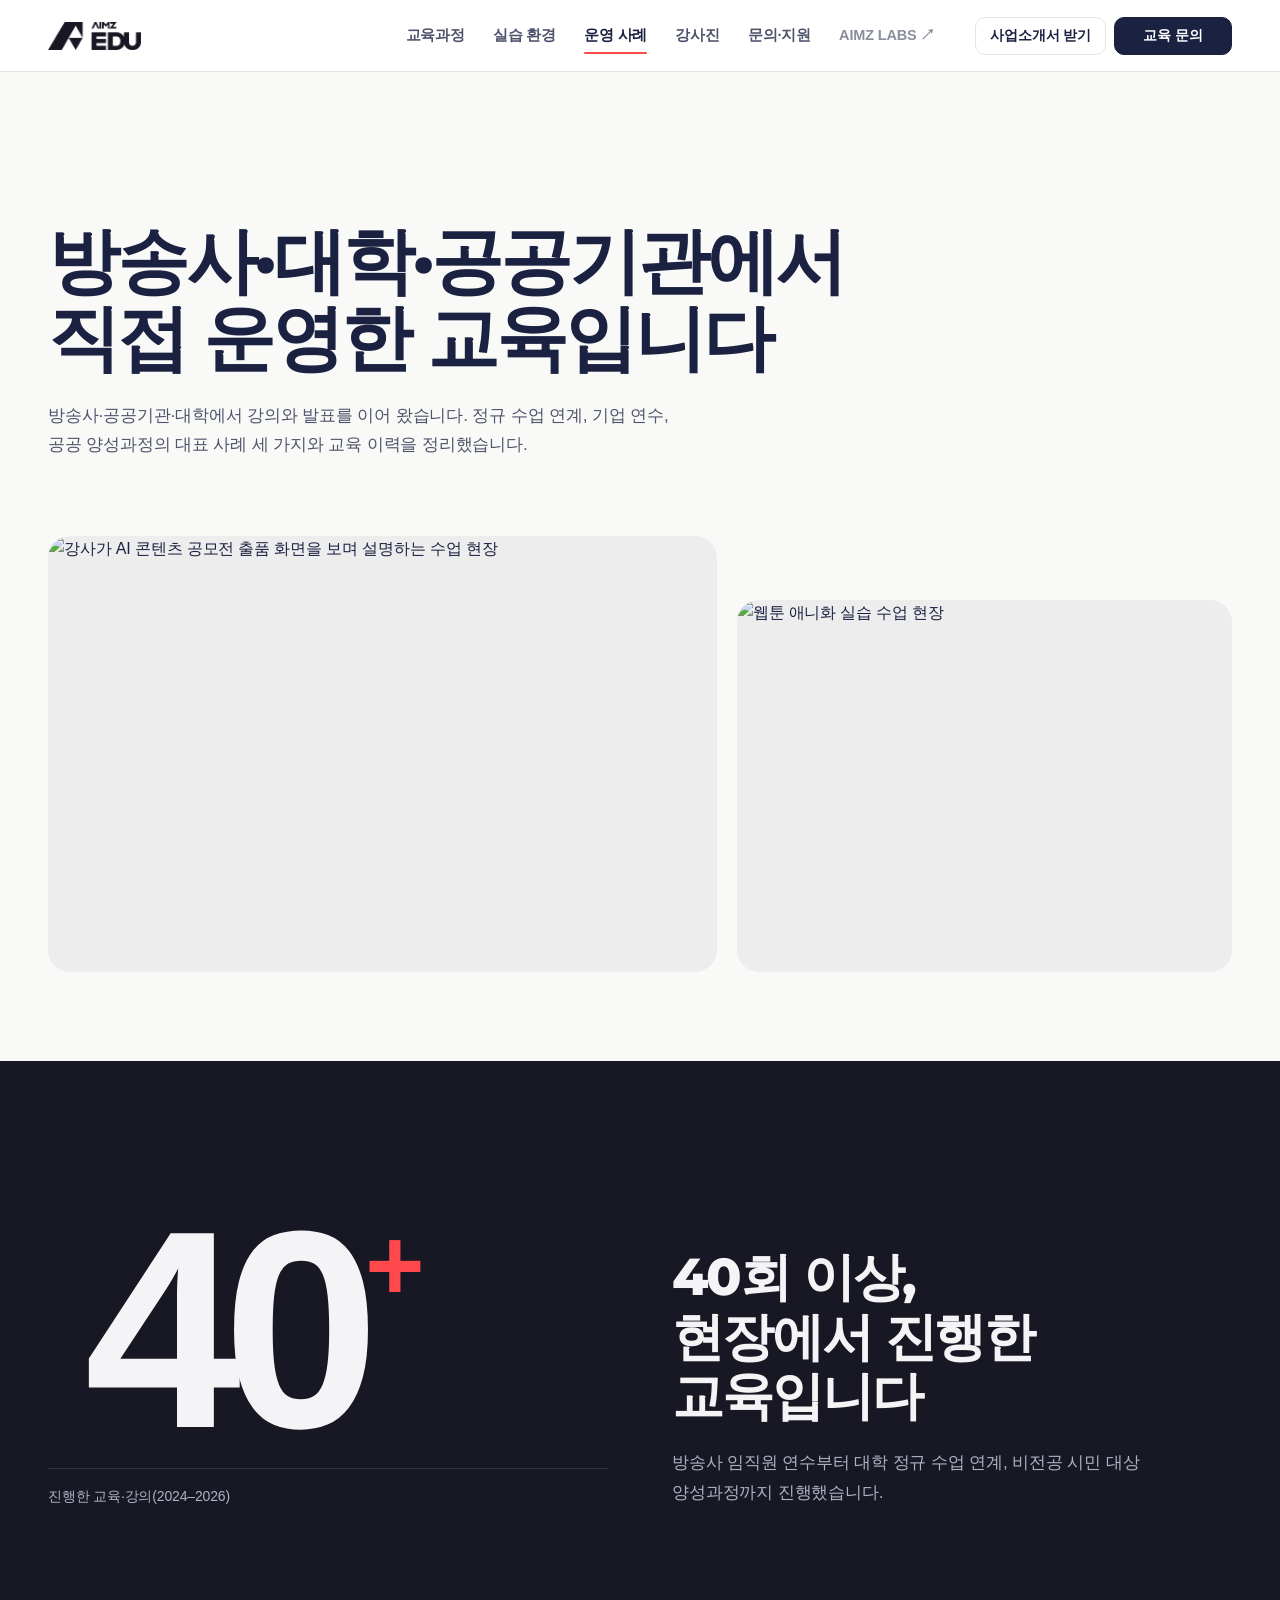
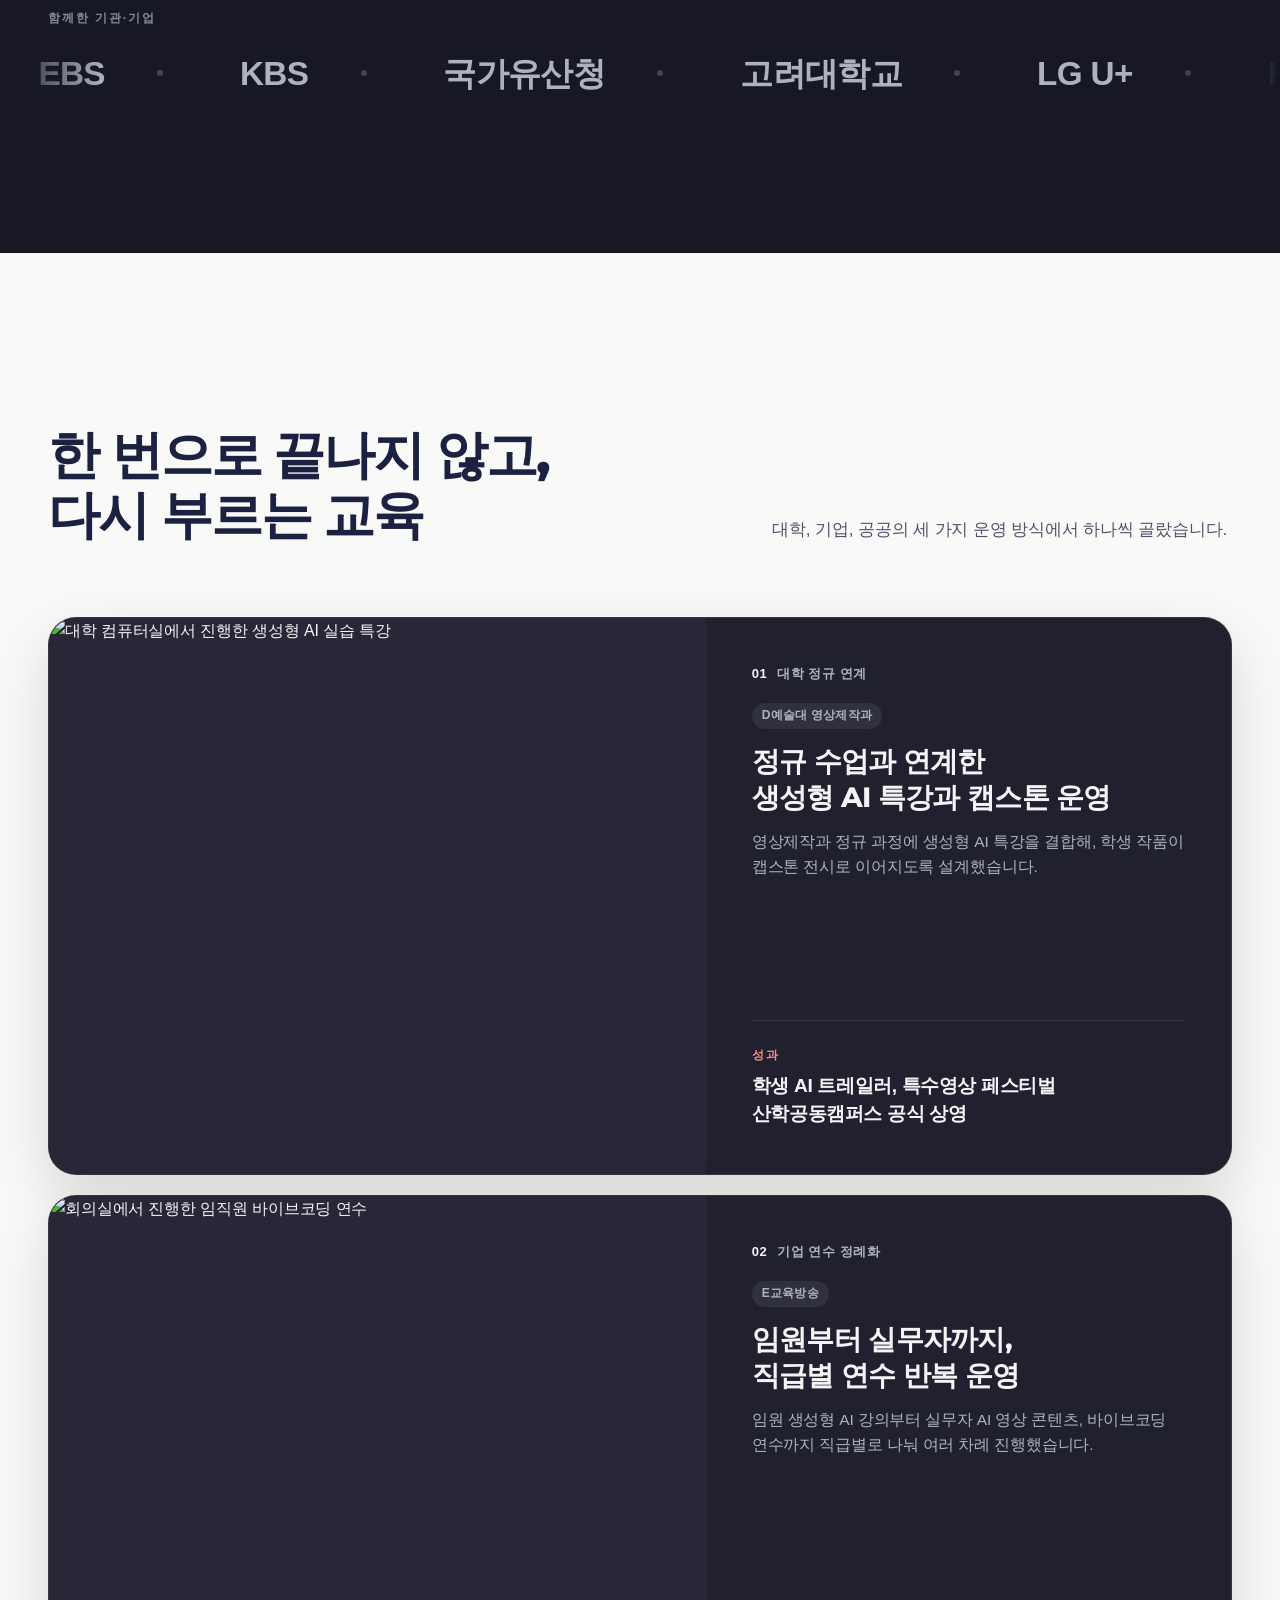
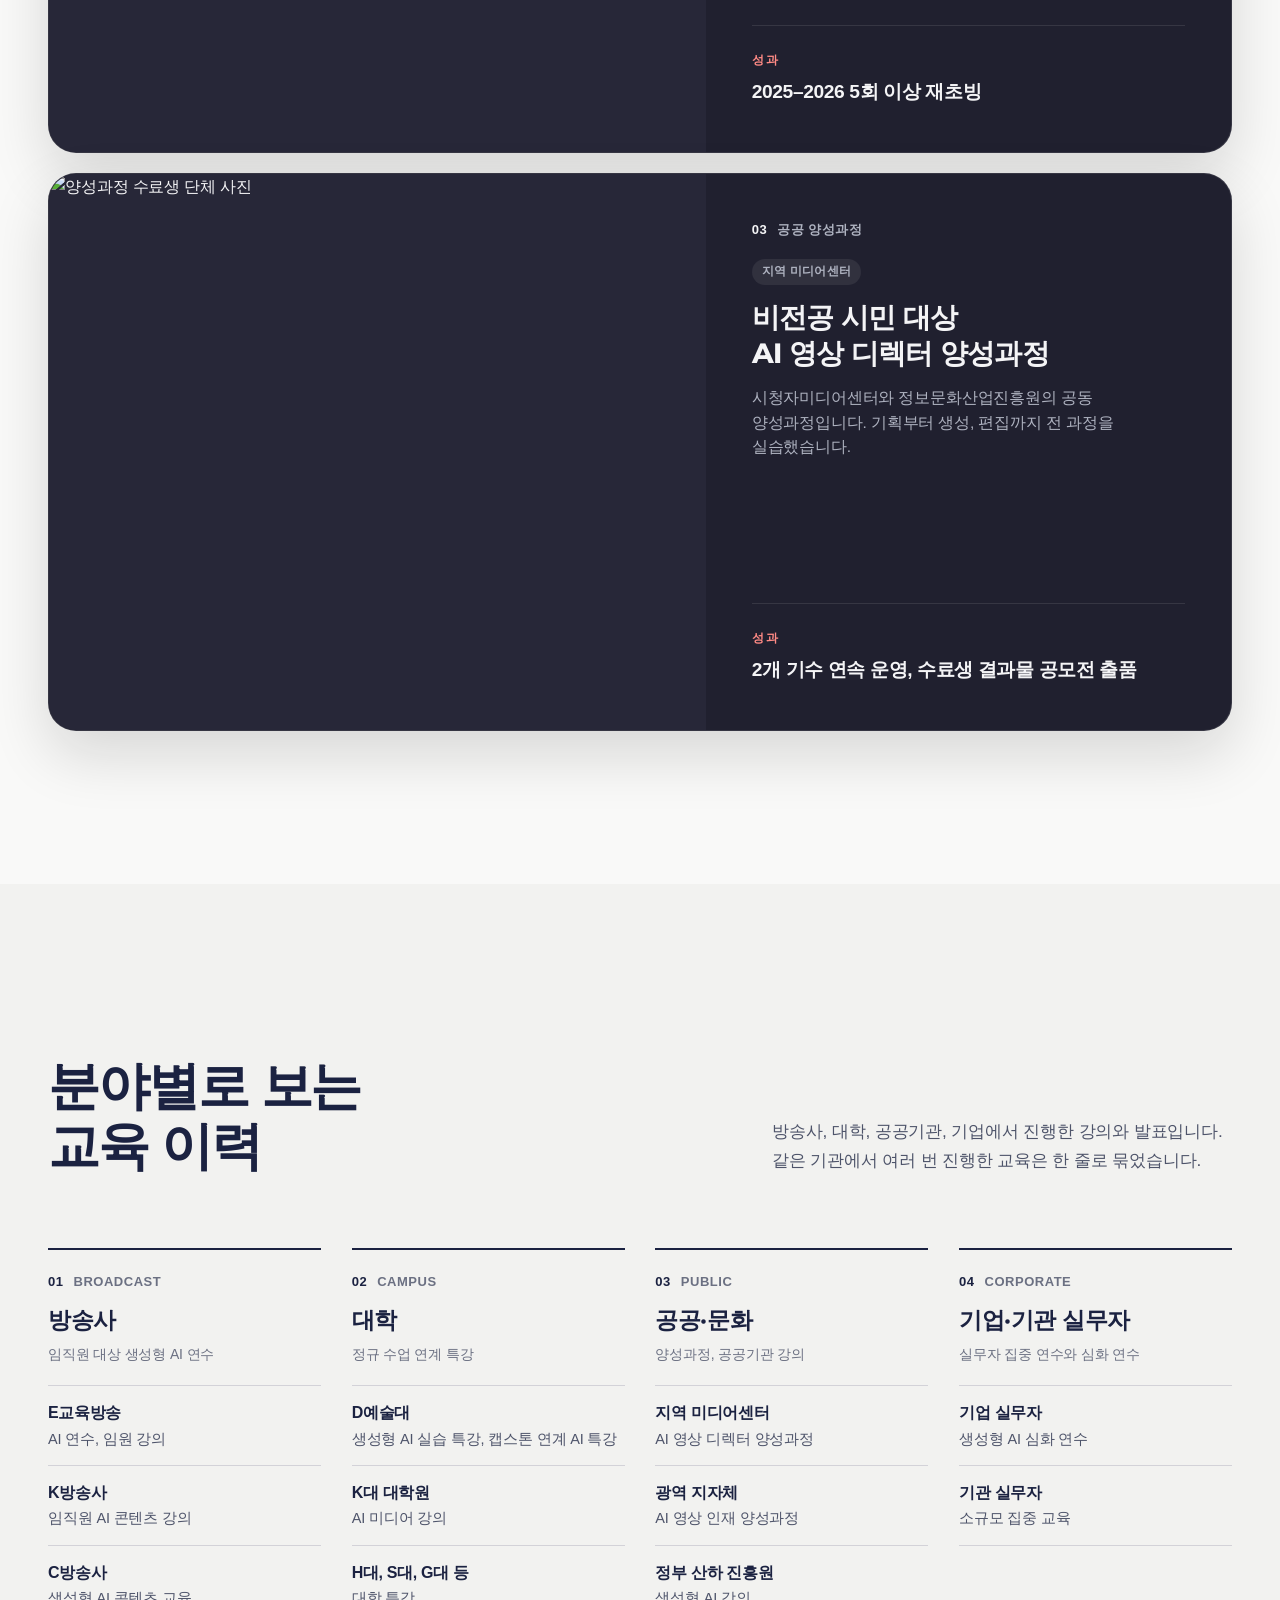
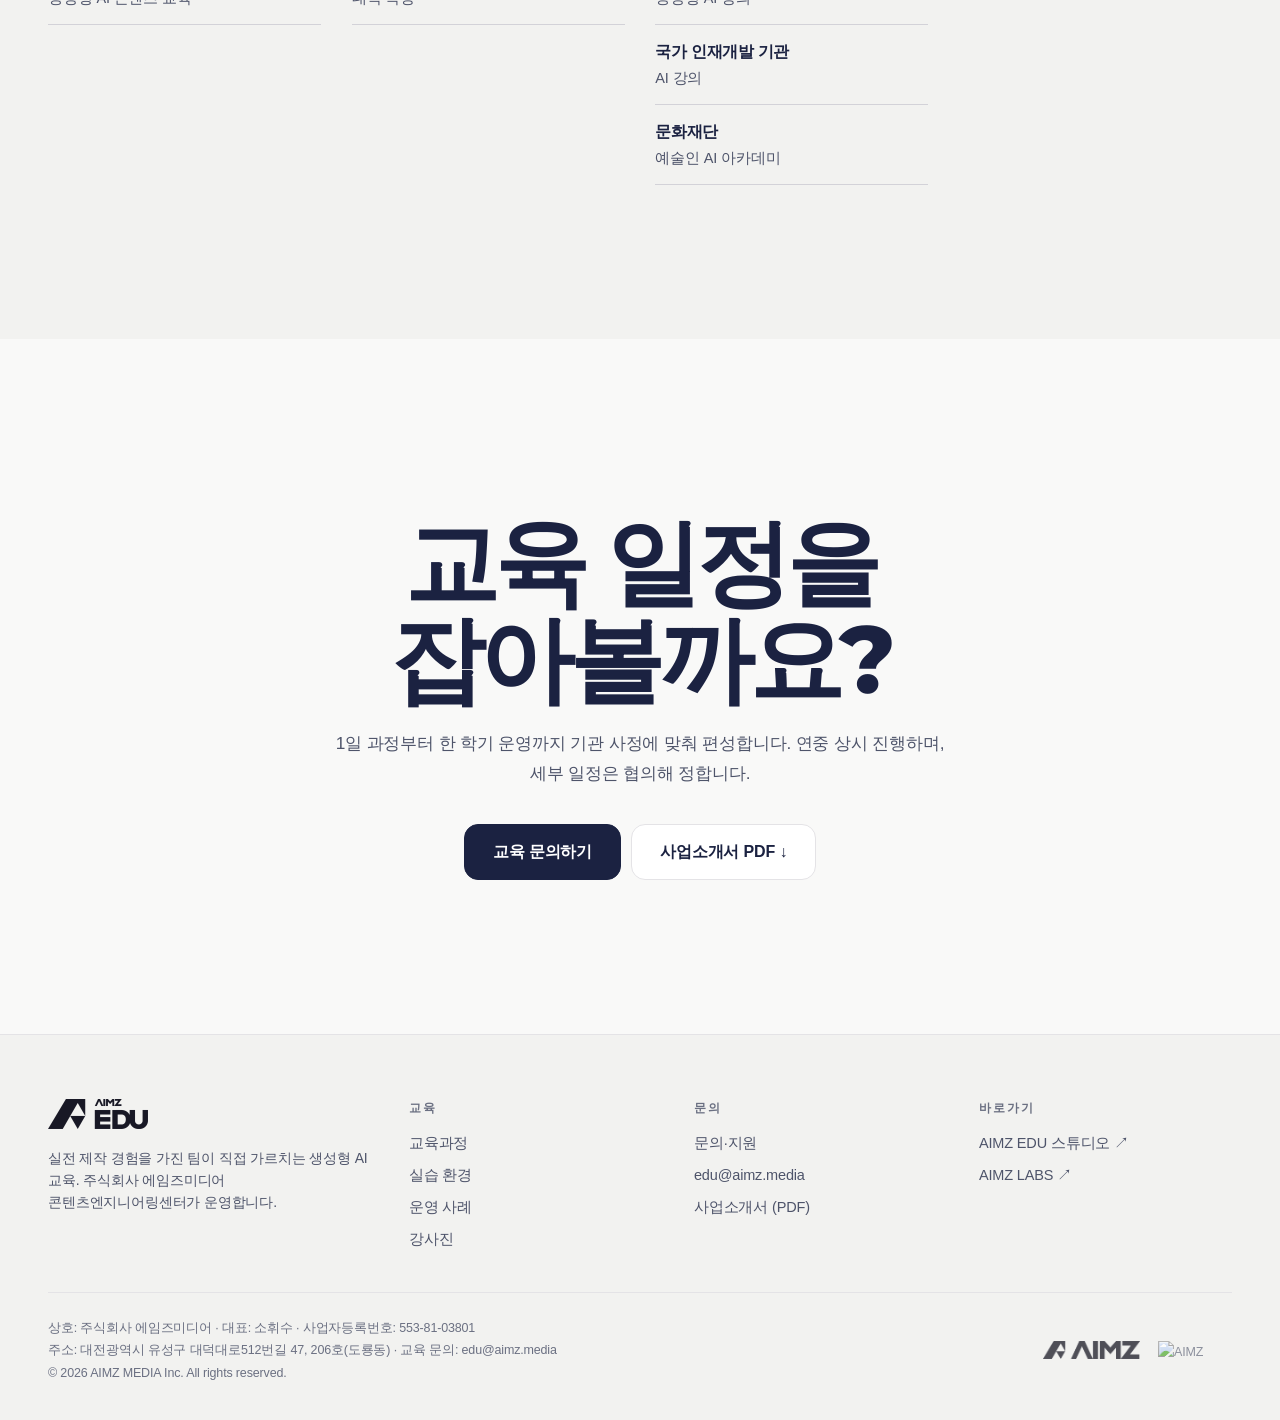
==== cases.html @ 3bf35aaf "하위 5페이지: 02 문구 정리 목록 적용(표찰·화살표·문장부호·과장 표현), 강사진 4명 구성(사진 작게) Co-Authored-By: Claude Opus 5.5 <norepl" ====
<!doctype html>
<html lang="ko">
<head>
<meta charset="utf-8">
<meta name="viewport" content="width=device-width, initial-scale=1">
<title>AIMZ EDU · 운영 사례</title>
<meta name="description" content="방송사·대학·공공기관에서 진행한 생성형 AI 교육 40회 이상과 대표 사례.">
<meta name="theme-color" content="#F9F9F8">
<link rel="apple-touch-icon" href="/assets/logo/favicon.png">
<link rel="icon" href="/assets/logo/favicon.png">
<link rel="preconnect" href="https://cdn.jsdelivr.net" crossorigin>
<link rel="stylesheet" href="https://cdn.jsdelivr.net/gh/orioncactus/pretendard@v1.3.9/dist/web/variable/pretendardvariable-dynamic-subset.min.css">
<link rel="stylesheet" href="https://cdn.jsdelivr.net/gh/sun-typeface/SUIT@2.0.5/fonts/variable/woff2/SUIT-Variable.css">
<link rel="preconnect" href="https://fonts.googleapis.com">
<link rel="preconnect" href="https://fonts.gstatic.com" crossorigin>
<link rel="stylesheet" href="https://fonts.googleapis.com/css2?family=Montserrat:wght@600;700;800&display=swap">
<link rel="stylesheet" href="/assets/css/edu.css">
<link rel="stylesheet" href="/assets/css/p-cases.css" data-page-css>
<script>document.documentElement.classList.add('js')</script>
</head>
<body>
<a class="skip" href="#main">본문 바로가기</a>

<header class="hdr">
  <div class="hdr-in wrap">
    <a class="logo" href="/" aria-label="AIMZ EDU 홈"><img src="/assets/logo/aimz-edu-black.png" alt="AIMZ EDU" width="100" height="30"></a>
    <nav id="nav" class="nav" aria-label="주 메뉴">
      <a href="/courses">교육과정</a>
      <a href="/platform">실습 환경</a>
      <a href="/cases">운영 사례</a>
      <a href="/instructors">강사진</a>
      <a href="/contact">문의·지원</a>
      <a class="nav-ext" href="https://www.aimzlabs.com/" target="_blank" rel="noopener">AIMZ LABS ↗</a>
    </nav>
    <div class="hdr-act">
      <a class="btn btn-sm btn-line" href="/assets/docs/aimz-edu-brochure.pdf" download>사업소개서 받기</a>
      <a class="btn btn-sm btn-ink" href="/contact">교육 문의</a>
      <button class="burger" type="button" aria-expanded="false" aria-controls="nav" aria-label="메뉴 열기"><span></span><span></span></button>
    </div>
  </div>
</header>

<main id="main">

<!-- ============ 1. 첫 머리 ============ -->
<section class="page-hero cs-hero">
  <div class="wrap">
    <h1 class="h1" data-split="load">방송사·대학·공공기관에서<br>직접 운영한 교육입니다</h1>
    <p class="lead" data-load>방송사·공공기관·대학에서 강의와 발표를 이어 왔습니다. 정규 수업 연계, 기업 연수, 공공 양성과정의 대표 사례 세 가지와 교육 이력을 정리했습니다.</p>
  </div>
  <div class="wrap cs-hero-media">
    <figure class="shot cs-hm cs-hm-1" data-reveal="clip"><img src="/assets/img/slides/e-award.jpg" alt="강사가 AI 콘텐츠 공모전 출품 화면을 보며 설명하는 수업 현장" data-zoom></figure>
    <figure class="shot cs-hm cs-hm-2" data-reveal="clip"><img src="/assets/img/class.jpg" alt="웹툰 애니화 실습 수업 현장" data-zoom></figure>
  </div>
</section>

<!-- ============ 2. 숫자 · 함께한 기관 ============ -->
<section class="sec dark cs-count">
  <div class="wrap cs-count-in">
    <div class="cs-big" data-reveal>
      <b class="cs-num"><span data-count="40">40</span><sup>+</sup></b>
      <span class="cs-num-cap">진행한 교육·강의(2024–2026)</span>
    </div>
    <div class="cs-count-txt">
      <h2 class="h2" data-split>40회 이상,<br>현장에서 진행한 교육입니다</h2>
      <p class="lead" data-reveal>방송사 임직원 연수부터 대학 정규 수업 연계, 비전공 시민 대상 양성과정까지 진행했습니다.</p>
    </div>
  </div>
  <div class="cs-clients" aria-label="함께한 기관·기업">
    <p class="small wrap">함께한 기관·기업</p>
    <div class="marquee" style="--mq-dur:36s">
      <div class="marquee-track">
        <span class="mq-word">EBS</span><span class="mq-word">KBS</span><span class="mq-word">국가유산청</span><span class="mq-word">고려대학교</span><span class="mq-word">LG U+</span><span class="mq-word">HSAD</span><span class="mq-word">mfb Pictures</span>
      </div>
    </div>
  </div>
</section>

<!-- ============ 3. 대표 사례 (겹쳐 쌓인다) ============ -->
<section class="sec cs-cases">
  <div class="wrap">
    <div class="sec-head split">
      <div>
        <h2 class="h2" data-split style="margin-top:18px">한 번으로 끝나지 않고,<br>다시 부르는 교육</h2>
      </div>
      <p class="lead" data-reveal>대학, 기업, 공공의 세 가지 운영 방식에서 하나씩 골랐습니다.</p>
    </div>
    <div class="stack" data-stack>
      <article class="stack-card cs-case dark">
        <div class="cs-case-img"><img src="/assets/img/slides/s-univ_hd.jpg" alt="대학 컴퓨터실에서 진행한 생성형 AI 실습 특강" loading="lazy"></div>
        <div class="cs-case-txt">
          <p class="kicker"><b>01</b>대학 정규 연계</p>
          <span class="tag">D예술대 영상제작과</span>
          <h3 class="h3">정규 수업과 연계한<br>생성형 AI 특강과 캡스톤 운영</h3>
          <p>영상제작과 정규 과정에 생성형 AI 특강을 결합해, 학생 작품이 캡스톤 전시로 이어지도록 설계했습니다.</p>
          <p class="cs-res"><span>성과</span>학생 AI 트레일러, 특수영상 페스티벌 산학공동캠퍼스 공식 상영</p>
        </div>
      </article>
      <article class="stack-card cs-case dark">
        <div class="cs-case-img"><img src="/assets/img/seminar.jpg" alt="회의실에서 진행한 임직원 바이브코딩 연수" loading="lazy"></div>
        <div class="cs-case-txt">
          <p class="kicker"><b>02</b>기업 연수 정례화</p>
          <span class="tag">E교육방송</span>
          <h3 class="h3">임원부터 실무자까지,<br>직급별 연수 반복 운영</h3>
          <p>임원 생성형 AI 강의부터 실무자 AI 영상 콘텐츠, 바이브코딩 연수까지 직급별로 나눠 여러 차례 진행했습니다.</p>
          <p class="cs-res"><span>성과</span>2025–2026 5회 이상 재초빙</p>
        </div>
      </article>
      <article class="stack-card cs-case dark">
        <div class="cs-case-img"><img src="/assets/img/slides/s-public_hd.jpg" alt="양성과정 수료생 단체 사진" loading="lazy"></div>
        <div class="cs-case-txt">
          <p class="kicker"><b>03</b>공공 양성과정</p>
          <span class="tag">지역 미디어센터</span>
          <h3 class="h3">비전공 시민 대상<br>AI 영상 디렉터 양성과정</h3>
          <p>시청자미디어센터와 정보문화산업진흥원의 공동 양성과정입니다. 기획부터 생성, 편집까지 전 과정을 실습했습니다.</p>
          <p class="cs-res"><span>성과</span>2개 기수 연속 운영, 수료생 결과물 공모전 출품</p>
        </div>
      </article>
    </div>
  </div>
</section>

<!-- ============ 4. 교육 · 강의 이력 (분야별) ============ -->
<section class="sec soft cs-history">
  <div class="wrap">
    <div class="sec-head split">
      <div>
        <h2 class="h2" data-split style="margin-top:18px">분야별로 보는<br>교육 이력</h2>
      </div>
      <p class="lead" data-reveal>방송사, 대학, 공공기관, 기업에서 진행한 강의와 발표입니다. 같은 기관에서 여러 번 진행한 교육은 한 줄로 묶었습니다.</p>
    </div>
    <div class="cs-hist" data-stagger>
      <div class="cs-hist-col" data-reveal>
        <p class="kicker"><b>01</b>BROADCAST</p>
        <h3 class="h4">방송사</h3>
        <p class="cs-hist-sub">임직원 대상 생성형 AI 연수</p>
        <ul>
          <li><b>E교육방송</b><span>AI 연수, 임원 강의</span></li>
          <li><b>K방송사</b><span>임직원 AI 콘텐츠 강의</span></li>
          <li><b>C방송사</b><span>생성형 AI 콘텐츠 교육</span></li>
        </ul>
      </div>
      <div class="cs-hist-col" data-reveal>
        <p class="kicker"><b>02</b>CAMPUS</p>
        <h3 class="h4">대학</h3>
        <p class="cs-hist-sub">정규 수업 연계 특강</p>
        <ul>
          <li><b>D예술대</b><span>생성형 AI 실습 특강, 캡스톤 연계 AI 특강</span></li>
          <li><b>K대 대학원</b><span>AI 미디어 강의</span></li>
          <li><b>H대, S대, G대 등</b><span>대학 특강</span></li>
        </ul>
      </div>
      <div class="cs-hist-col" data-reveal>
        <p class="kicker"><b>03</b>PUBLIC</p>
        <h3 class="h4">공공·문화</h3>
        <p class="cs-hist-sub">양성과정, 공공기관 강의</p>
        <ul>
          <li><b>지역 미디어센터</b><span>AI 영상 디렉터 양성과정</span></li>
          <li><b>광역 지자체</b><span>AI 영상 인재 양성과정</span></li>
          <li><b>정부 산하 진흥원</b><span>생성형 AI 강의</span></li>
          <li><b>국가 인재개발 기관</b><span>AI 강의</span></li>
          <li><b>문화재단</b><span>예술인 AI 아카데미</span></li>
        </ul>
      </div>
      <div class="cs-hist-col" data-reveal>
        <p class="kicker"><b>04</b>CORPORATE</p>
        <h3 class="h4">기업·기관 실무자</h3>
        <p class="cs-hist-sub">실무자 집중 연수와 심화 연수</p>
        <ul>
          <li><b>기업 실무자</b><span>생성형 AI 심화 연수</span></li>
          <li><b>기관 실무자</b><span>소규모 집중 교육</span></li>
        </ul>
      </div>
    </div>
  </div>
</section>

<!-- ============ 5. 마무리 ============ -->
<section class="cta">
  <div class="wrap">
    <h2 class="display" data-split style="margin-top:22px">교육 일정을<br>잡아볼까요?</h2>
    <p class="lead" data-reveal>1일 과정부터 한 학기 운영까지 기관 사정에 맞춰 편성합니다. 연중 상시 진행하며, 세부 일정은 협의해 정합니다.</p>
    <div class="btns" data-reveal>
      <a class="btn btn-lg btn-ink" href="/contact">교육 문의하기</a>
      <a class="btn btn-lg btn-line" href="/assets/docs/aimz-edu-brochure.pdf" download>사업소개서 PDF ↓</a>
    </div>
  </div>
</section>

</main>

<footer class="ftr">
  <div class="wrap">
    <div class="ftr-top">
      <div class="ftr-brand">
        <img src="/assets/logo/aimz-edu-black.png" alt="AIMZ EDU" width="100" height="30">
        <p>실전 제작 경험을 가진 팀이 직접 가르치는 생성형 AI 교육. 주식회사 에임즈미디어 콘텐츠엔지니어링센터가 운영합니다.</p>
      </div>
      <div><h4>교육</h4><ul><li><a href="/courses">교육과정</a></li><li><a href="/platform">실습 환경</a></li><li><a href="/cases">운영 사례</a></li><li><a href="/instructors">강사진</a></li></ul></div>
      <div><h4>문의</h4><ul><li><a href="/contact">문의·지원</a></li><li><a href="mailto:edu@aimz.media">edu@aimz.media</a></li><li><a href="/assets/docs/aimz-edu-brochure.pdf" download>사업소개서 (PDF)</a></li></ul></div>
      <div><h4>바로가기</h4><ul><li><a href="https://studio.aimzedu.com" target="_blank" rel="noopener">AIMZ EDU 스튜디오 ↗</a></li><li><a href="https://www.aimzlabs.com/" target="_blank" rel="noopener">AIMZ LABS ↗</a></li></ul></div>
    </div>
    <div class="ftr-biz">
      <address>상호: 주식회사 에임즈미디어 · 대표: 소휘수 · 사업자등록번호: 553-81-03801<br>주소: 대전광역시 유성구 대덕대로512번길 47, 206호(도룡동) · 교육 문의: edu@aimz.media<br>© 2026 AIMZ MEDIA Inc. All rights reserved.</address>
      <div class="ftr-family" aria-label="AIMZ 패밀리"><img src="/assets/logo/aimz-signature-black.png" alt="AIMZ" width="97" height="18"><a href="https://www.aimzlabs.com/" target="_blank" rel="noopener"><img src="/assets/logo/labs_navy.png" alt="AIMZ LABS" width="74" height="18"></a></div>
    </div>
  </div>
</footer>

<script src="https://cdnjs.cloudflare.com/ajax/libs/gsap/3.12.5/gsap.min.js"></script>
<script src="https://cdnjs.cloudflare.com/ajax/libs/gsap/3.12.5/ScrollTrigger.min.js"></script>
<script src="https://cdn.jsdelivr.net/npm/lenis@1.1.13/dist/lenis.min.js"></script>
<script src="/assets/js/edu.js"></script>
</body>
</html>
---- assets/css/edu.css ----
/* =========================================================
   AIMZ EDU — 공용 디자인 (2026 리디자인)
   aimzlabs.com 과 같은 집안: 따뜻한 흰 바탕 · 거의 검정 · Pretendard ·
   작은 대문자 표찰 · 번호 붙은 항목 · 얇은 선. EDU만의 표시는 빨강 한 점.
   ========================================================= */

:root{
  /* 브랜드 가이드(aimz 리브렌딩 _final): 아이보리 · 네이비 대비 중심, 포인트 색은 최소로 */
  --navy:#1B2241; --black:#181825; --beige:#F9F9F8; --white:#FFFFFF; --gray:#858A9C; --silver:#7F7F87; --light-gray:#EEEDEE;
  /* 밝은 면 */
  --bg:var(--beige); --surface:var(--white); --surface-2:#F2F2F0; --surface-3:var(--light-gray);
  --ink:var(--navy); --muted:#4E546A; --faint:#6B7082; --line:#E4E3E6; --line-2:#D3D2D8;
  /* 어두운 면 */
  --d-bg:var(--black); --d-surface:#20202F; --d-surface-2:#272738;
  --d-ink:#F4F4F6; --d-muted:#AEB2C0; --d-faint:var(--gray); --d-line:rgba(244,244,246,.1); --d-line-2:rgba(244,244,246,.2);
  /* 포인트 — 빨강을 쓸지 정해지면 이 한 줄만 바꾼다 (예: 남색으로 바꾸려면 var(--navy)) */
  --accent:#FF494D; --accent-ink:#D9363A;
  /* 주 버튼 */
  --primary:var(--navy); --primary-hover:#11172E;

  --font:"Pretendard Variable",Pretendard,"Apple SD Gothic Neo","Malgun Gothic",-apple-system,"Segoe UI",Roboto,sans-serif;
  /* 제목: 영문은 Montserrat, 한글은 SUIT (Montserrat 에 한글이 없어 자연스럽게 SUIT 로 넘어간다) */
  --font-head:Montserrat,"SUIT Variable",SUIT,"Pretendard Variable",Pretendard,"Apple SD Gothic Neo","Malgun Gothic",sans-serif;
  --radius:16px; --radius-lg:22px; --radius-xl:28px;
  --wrap:1280px; --gutter:clamp(20px,4vw,48px);
  --ease:cubic-bezier(.2,.7,.3,1); --ease-out:cubic-bezier(.16,1,.3,1);
  --shadow:0 1px 2px rgba(27,34,65,.05),0 10px 30px rgba(27,34,65,.07);
  --hdr-h:72px;
}

*,*::before,*::after{box-sizing:border-box}
html{-webkit-text-size-adjust:100%;scroll-padding-top:calc(var(--hdr-h) + 16px)}
html.lenis,html.lenis body{height:auto}
.lenis.lenis-smooth{scroll-behavior:auto!important}
.lenis.lenis-stopped{overflow:hidden}
body{margin:0;overflow-x:clip;background:var(--bg);color:var(--ink);font-family:var(--font);font-size:16px;line-height:1.6;letter-spacing:-.01em;
  -webkit-font-smoothing:antialiased;word-break:keep-all;overflow-wrap:break-word}
img,video{display:block;max-width:100%}
a{color:inherit;text-decoration:none}
button{font:inherit;color:inherit;cursor:pointer}
::selection{background:var(--ink);color:var(--bg)}
:focus-visible{outline:2px solid var(--accent);outline-offset:3px;border-radius:6px}

.wrap{width:100%;max-width:var(--wrap);margin-inline:auto;padding-inline:var(--gutter)}
.skip{position:absolute;left:-9999px;top:8px;z-index:200;background:var(--ink);color:#fff;padding:10px 14px;border-radius:10px}
.skip:focus{left:12px}
.sr{position:absolute;width:1px;height:1px;overflow:hidden;clip:rect(0 0 0 0);white-space:nowrap}

/* ---------------- 구획 · 테마 ---------------- */
.sec{padding-block:clamp(88px,12vw,160px);position:relative}
.sec-tight{padding-block:clamp(64px,8vw,104px)}
.dark{background:var(--d-bg);color:var(--d-ink)}
.soft{background:var(--surface-2)}
.dark .muted,.dark p.lead{color:var(--d-muted)}

/* ---------------- 글자 ---------------- */
.eyebrow{display:inline-flex;align-items:center;gap:8px;margin:0;font-size:14px;font-weight:600;letter-spacing:-.01em;color:var(--muted)}
.eyebrow::before{content:"";width:11px;height:10px;flex:none;background:var(--ink);-webkit-mask:url("data:image/svg+xml,%3Csvg xmlns='http://www.w3.org/2000/svg' viewBox='0 0 24 21'%3E%3Cpath d='M12 0 24 21H0Z M12 21 6 10.5h12Z' fill='black' fill-rule='evenodd'/%3E%3C/svg%3E") center/contain no-repeat;mask:url("data:image/svg+xml,%3Csvg xmlns='http://www.w3.org/2000/svg' viewBox='0 0 24 21'%3E%3Cpath d='M12 0 24 21H0Z M12 21 6 10.5h12Z' fill='black' fill-rule='evenodd'/%3E%3C/svg%3E") center/contain no-repeat}
.dark .eyebrow{color:var(--d-muted)}
.dark .eyebrow::before{background:var(--d-ink)}
.kicker{display:flex;gap:10px;align-items:baseline;margin:0;font-size:13px;font-weight:700;letter-spacing:.04em;color:var(--faint)}
.kicker b{color:var(--ink);font-variant-numeric:tabular-nums}
.dark .kicker{color:var(--d-muted)} .dark .kicker b{color:var(--d-ink)}

.display,.h1,.h2,.h3,.h4,.stats b,.ex-word{font-family:var(--font-head)}
.display{font-size:clamp(46px,8.4vw,132px);line-height:1.02;letter-spacing:-.055em;font-weight:800;margin:0}
.h1{font-size:clamp(40px,5.6vw,80px);line-height:1.08;letter-spacing:-.045em;font-weight:800;margin:0}
.h2{font-size:clamp(32px,4.1vw,56px);line-height:1.14;letter-spacing:-.04em;font-weight:800;margin:0}
.h3{font-size:clamp(22px,2.2vw,30px);line-height:1.3;letter-spacing:-.025em;font-weight:750;margin:0}
.h4{font-size:19px;line-height:1.4;letter-spacing:-.02em;font-weight:700;margin:0}
.lead{font-size:clamp(16px,1.35vw,19px);line-height:1.7;color:var(--muted);margin:0;max-width:640px}
.small{font-size:14px;color:var(--faint)}
.muted{color:var(--muted)}
.accent{color:var(--accent)}
.num{font-variant-numeric:tabular-nums}
/* 줄 단위로 가려 두었다가 밀어 올리는 제목 — JS 가 .line 으로 감싼다 */
.line{display:block;overflow:hidden;padding-bottom:.06em;margin-bottom:-.06em}
.line>span{display:block}

.sec-head{display:grid;gap:18px;margin-bottom:clamp(40px,6vw,72px)}
.sec-head.split{grid-template-columns:1fr minmax(0,460px);align-items:end;gap:32px}
.sec-head .lead{margin-top:4px}

/* ---------------- 버튼 ---------------- */
.btn{display:inline-flex;align-items:center;justify-content:center;gap:8px;height:48px;padding:0 22px;border-radius:12px;
  font-size:15px;font-weight:700;letter-spacing:-.01em;white-space:nowrap;border:1px solid transparent;
  transition:background .25s var(--ease),color .25s var(--ease),border-color .25s var(--ease),transform .25s var(--ease)}
.btn .ar{transition:transform .3s var(--ease)}
.btn:hover .ar{transform:translateX(3px)}
.btn-sm{height:38px;padding:0 14px;font-size:13.5px;border-radius:10px}
.btn-lg{height:56px;padding:0 28px;font-size:16px;border-radius:14px}
.btn-ink{background:var(--primary);color:#fff;border-color:var(--primary)}
.btn-ink:hover{background:var(--primary-hover)}
.btn-line{background:var(--surface);color:var(--ink);border-color:var(--line)}
.btn-line:hover{border-color:var(--ink)}
.btn-ghost{background:transparent;color:var(--ink);border-color:transparent}
.btn-ghost:hover{background:var(--surface-3)}
.dark .btn-ink,.btn-light{background:var(--d-ink);color:var(--d-bg);border-color:var(--d-ink)}
.dark .btn-ink:hover,.btn-light:hover{background:#fff}
.dark .btn-line{background:transparent;color:var(--d-ink);border-color:var(--d-line-2)}
.dark .btn-line:hover{border-color:var(--d-ink)}
.btns{display:flex;flex-wrap:wrap;gap:10px}
/* 나란히 놓인 두 버튼은 같은 크기 */
.btns.pair{display:grid;grid-template-columns:repeat(2,minmax(0,1fr));width:max-content}
.btns.pair .btn{min-width:180px}

.link-ar{display:inline-flex;align-items:center;gap:6px;font-weight:700;font-size:15px;border-bottom:1px solid currentColor;padding-bottom:2px}
.link-ar .ar{transition:transform .3s var(--ease)}
.link-ar:hover .ar{transform:translateX(3px)}
.tag{display:inline-flex;align-items:center;height:26px;padding:0 10px;border-radius:999px;font-size:12px;font-weight:700;letter-spacing:.02em;
  background:var(--surface-3);color:var(--muted)}
.dark .tag{background:rgba(243,242,238,.08);color:var(--d-muted)}
.tag.red{background:rgba(233,64,59,.12);color:var(--accent-ink)}
.dark .tag.red{color:#ff8a85}

/* ---------------- 머리말 ---------------- */
.hdr{position:fixed;inset:0 0 auto;z-index:80;height:var(--hdr-h);color:var(--ink);
  transition:background .35s var(--ease),color .35s var(--ease),border-color .35s var(--ease),transform .45s var(--ease)}
.hdr::before{content:"";position:absolute;inset:0;background:rgba(250,250,248,.78);backdrop-filter:saturate(1.4) blur(16px);-webkit-backdrop-filter:saturate(1.4) blur(16px);
  border-bottom:1px solid var(--line);opacity:0;transition:opacity .35s var(--ease)}
.hdr::before{opacity:1;background:rgba(255,255,255,.88)}
.hdr.hide{transform:translateY(-100%)}
.hdr-in{position:relative;height:100%;display:flex;align-items:center;gap:28px}
.logo{display:block;height:28px;flex:none;position:relative}
.logo img{height:100%;width:auto;transition:opacity .35s var(--ease)}
.logo .on-d{display:none}
.nav{display:flex;gap:4px;margin-left:auto}
.nav a{position:relative;padding:8px 12px;font-size:14.5px;font-weight:600;border-radius:9px;opacity:.78;transition:opacity .2s,background .2s}
.nav a:hover,.nav a[aria-current="page"]{opacity:1}
.nav a[aria-current="page"]::after{content:"";position:absolute;left:12px;right:12px;bottom:2px;height:2px;border-radius:2px;background:var(--accent)}
/* AIMZ LABS 링크 — 올리거나 누르면 LABS 쪽 파란 빛이 돈다 */
:root{--labs-blue:#3A6BFF;--labs-glow:rgba(58,107,255,.45)}
.nav a.nav-ext{color:var(--faint);transition:color .35s var(--ease),text-shadow .35s var(--ease),background-color .35s}
.nav a.nav-ext:hover,.nav a.nav-ext:focus-visible{color:var(--labs-blue);text-shadow:0 0 14px var(--labs-glow);background:rgba(58,107,255,.07)}
.nav a.nav-ext:active{text-shadow:0 0 22px var(--labs-glow),0 0 2px var(--labs-blue)}
.labs-glow{transition:color .35s var(--ease),box-shadow .45s var(--ease),border-color .35s,transform .35s var(--ease)}
.labs-glow:hover,.labs-glow:focus-visible{color:var(--labs-blue)!important;border-color:rgba(58,107,255,.55)!important;
  box-shadow:0 0 0 1px rgba(58,107,255,.35),0 0 28px var(--labs-glow),0 0 70px rgba(58,107,255,.22)}
.labs-glow:active{transform:scale(.98);box-shadow:0 0 0 1px rgba(58,107,255,.6),0 0 40px rgba(58,107,255,.6)}

/* 포인트 밑줄 — 제목의 핵심어 아래로 옅은 파란 띠가 스크롤에 맞춰 그어진다 */
.hl{background:linear-gradient(transparent 64%,rgba(58,107,255,.2) 64%,rgba(58,107,255,.2) 92%,transparent 92%) no-repeat 0 0/0% 100%;
  transition:background-size 1.1s var(--ease-out) .25s;-webkit-box-decoration-break:clone;box-decoration-break:clone}
.hl.on,html.reduce .hl{background-size:100% 100%}
.dark .hl{background-image:linear-gradient(transparent 64%,rgba(58,107,255,.38) 64%,rgba(58,107,255,.38) 92%,transparent 92%)}
.hdr-act{display:flex;gap:8px;align-items:center}
.hdr-act .btn-sm{min-width:118px}
.burger{display:none;width:42px;height:42px;border:0;border-radius:10px;background:transparent;position:relative}
.burger span{position:absolute;left:11px;right:11px;height:2px;border-radius:2px;background:currentColor;transition:transform .35s var(--ease),top .35s var(--ease)}
.burger span:nth-child(1){top:16px} .burger span:nth-child(2){top:24px}
.burger[aria-expanded="true"] span:nth-child(1){top:20px;transform:rotate(45deg)}
.burger[aria-expanded="true"] span:nth-child(2){top:20px;transform:rotate(-45deg)}

/* 맨 위 진행 막대는 쓰지 않는다 (사용자 결정) */
.progress{display:none}

/* ---------------- 카드 · 격자 ---------------- */
.grid{display:grid;gap:16px}
.g2{grid-template-columns:repeat(2,minmax(0,1fr))}
.g3{grid-template-columns:repeat(3,minmax(0,1fr))}
.g4{grid-template-columns:repeat(4,minmax(0,1fr))}
.card{position:relative;background:var(--surface);border:1px solid var(--line);border-radius:var(--radius-lg);padding:28px;overflow:hidden}
.dark .card{background:var(--d-surface);border-color:var(--d-line)}
.card p{margin:10px 0 0;color:var(--muted);font-size:15px}
.dark .card p{color:var(--d-muted)}
.card .kicker{margin-bottom:14px}
a.card{transition:border-color .3s var(--ease),transform .4s var(--ease)}
a.card:hover{border-color:var(--ink)}
.dark a.card:hover{border-color:var(--d-line-2)}
/* 마우스 자리 빛 — data-glow */
[data-glow]{--mx:50%;--my:50%}
[data-glow]::after{content:"";position:absolute;inset:0;pointer-events:none;opacity:0;transition:opacity .4s;border-radius:inherit;
  background:radial-gradient(420px circle at var(--mx) var(--my),rgba(233,64,59,.10),transparent 60%)}
.dark [data-glow]::after{background:radial-gradient(420px circle at var(--mx) var(--my),rgba(243,242,238,.08),transparent 60%)}
[data-glow]:hover::after{opacity:1}

.list-lines{list-style:none;margin:0;padding:0;border-top:1px solid var(--line)}
.list-lines li{display:flex;gap:12px;padding:14px 0;border-bottom:1px solid var(--line);font-size:15px}
.list-lines li::before{content:"—";color:var(--faint);flex:none}
.dark .list-lines,.dark .list-lines li{border-color:var(--d-line)}
.dark .list-lines li::before{color:var(--d-faint)}

/* 사진 틀 */
.shot{position:relative;border-radius:var(--radius-lg);overflow:hidden;background:var(--surface-3)}
.dark .shot{background:var(--d-surface-2);box-shadow:0 0 0 1px var(--d-line)}
.shot img{width:100%;height:100%;object-fit:cover}
.shot figcaption,.cap{font-size:13px;color:var(--faint);margin-top:12px}
.dark .shot figcaption,.dark .cap{color:var(--d-faint)}

/* 숫자 줄 — LABS 의 '초대제 · 5대 · 190+' 줄과 같은 모양 */
.stats{display:grid;grid-template-columns:repeat(4,minmax(0,1fr));border-top:1px solid var(--line)}
.stats>div{padding:28px 24px 8px 0}
.stats>div+div{padding-left:24px;border-left:1px solid var(--line)}
.stats b{display:block;font-size:clamp(36px,4.4vw,60px);line-height:1;font-weight:800;letter-spacing:-.05em;font-variant-numeric:tabular-nums}
.stats b sup{font-size:.42em;color:var(--accent);margin-left:3px;vertical-align:top;position:relative;top:.2em}
.stats>div>span{display:block;margin-top:12px;font-size:14px;color:var(--faint)}
.dark .stats,.dark .stats>div+div{border-color:var(--d-line)}
.dark .stats>div>span{color:var(--d-muted)}

/* 흐르는 띠 */
.marquee{position:relative;overflow:hidden;-webkit-mask-image:linear-gradient(90deg,transparent,#000 8%,#000 92%,transparent);mask-image:linear-gradient(90deg,transparent,#000 8%,#000 92%,transparent)}
.marquee-track{display:flex;width:max-content;animation:mq var(--mq-dur,40s) linear infinite}
.marquee[data-reverse] .marquee-track{animation-direction:reverse}
.marquee:hover .marquee-track{animation-play-state:paused}
.marquee-track>*{flex:none}
@keyframes mq{to{transform:translateX(-50%)}}
.mq-word{display:flex;align-items:center;gap:14px;padding:0 28px;font-size:clamp(18px,2vw,24px);font-weight:700;letter-spacing:-.02em;color:var(--muted)}
.dark .mq-word{color:var(--d-muted)}
.mq-logo{display:flex;align-items:center;gap:10px;height:56px;padding:0 20px;margin-right:10px;border:1px solid var(--line);border-radius:14px;background:var(--surface);font-size:15px;font-weight:700}
.mq-logo img{width:24px;height:24px}
.dark .mq-logo{background:var(--d-surface);border-color:var(--d-line)}

/* 탭 · 접이식 */
.tabs{display:flex;flex-wrap:wrap;gap:6px;padding:6px;border-radius:14px;background:var(--surface-3);width:max-content;max-width:100%}
.tab{height:40px;padding:0 16px;border:0;border-radius:10px;background:transparent;font-size:14.5px;font-weight:700;color:var(--muted);transition:background .25s,color .25s}
.tab[aria-selected="true"]{background:var(--surface);color:var(--ink);box-shadow:var(--shadow)}
.dark .tabs{background:var(--d-surface-2)}
.dark .tab{color:var(--d-muted)}
.dark .tab[aria-selected="true"]{background:var(--d-ink);color:var(--d-bg)}
.panel{display:none}
.panel.on{display:block;animation:panelIn .5s var(--ease-out)}
@keyframes panelIn{from{opacity:0;transform:translateY(12px)}}
details.qa{border-bottom:1px solid var(--line)}
.dark details.qa{border-color:var(--d-line)}
details.qa summary{list-style:none;display:flex;gap:16px;align-items:center;padding:22px 0;cursor:pointer;font-size:17px;font-weight:700}
details.qa summary::-webkit-details-marker{display:none}
details.qa summary .q{color:var(--accent);font-variant-numeric:tabular-nums;flex:none}
details.qa summary::after{content:"+";margin-left:auto;font-size:22px;font-weight:400;transition:transform .3s var(--ease)}
details.qa[open] summary::after{transform:rotate(45deg)}
details.qa .a{padding:0 0 22px 40px;color:var(--muted);max-width:760px}
.dark details.qa .a{color:var(--d-muted)}

/* 표 */
.table-wrap{overflow-x:auto;border:1px solid var(--line);border-radius:var(--radius-lg);background:var(--surface)}
.dark .table-wrap{border-color:var(--d-line);background:var(--d-surface)}
table.t{width:100%;border-collapse:collapse;font-size:15px;min-width:640px}
table.t th,table.t td{padding:16px 20px;text-align:left;border-bottom:1px solid var(--line);vertical-align:top}
.dark table.t th,.dark table.t td{border-color:var(--d-line)}
table.t thead th{font-size:12px;letter-spacing:.12em;text-transform:uppercase;color:var(--faint);font-weight:700;background:var(--surface-2)}
.dark table.t thead th{background:var(--d-surface-2);color:var(--d-faint)}
table.t tr:last-child td{border-bottom:0}

/* ---------------- 스크롤 부품 ---------------- */
/* data-steps — 왼쪽 글 목록 · 오른쪽 고정 사진 */
.steps{display:grid;grid-template-columns:minmax(0,1fr) minmax(0,1.15fr);gap:clamp(32px,6vw,96px);align-items:start}
.steps-list{list-style:none;margin:0;padding:0}
.steps-list>li{padding:clamp(40px,9vh,96px) 0;border-top:1px solid var(--line);opacity:.32;transition:opacity .5s var(--ease)}
.dark .steps-list>li{border-color:var(--d-line)}
.steps-list>li:last-child{padding-bottom:clamp(80px,20vh,200px)}
.steps-list>li.on{opacity:1}
.steps-list .h3{margin-top:14px}
.steps-list p{margin:14px 0 0;color:var(--muted);max-width:460px}
.dark .steps-list p{color:var(--d-muted)}
.steps-list .list-lines{margin-top:22px;max-width:460px}
.steps-list .link-ar{margin-top:22px}
.steps-media{position:sticky;top:calc(50vh - min(34vw,440px)/2);height:min(34vw,440px);border-radius:var(--radius-xl);overflow:hidden;background:var(--d-surface-2)}
.steps-media>[data-step]{position:absolute;inset:0;opacity:0;transform:scale(1.06);transition:opacity .7s var(--ease),transform 1.2s var(--ease)}
.steps-media>[data-step].on{opacity:1;transform:none}
.steps-media img{width:100%;height:100%;object-fit:cover}
.steps-media .steps-count{position:absolute;left:20px;bottom:16px;z-index:2;font-size:13px;font-weight:700;letter-spacing:.1em;color:#fff;mix-blend-mode:difference}
.step-img{display:none}

/* data-hscroll — 가로로 흐르는 띠 */
.hs{overflow:hidden}
.hs-head{display:flex;justify-content:space-between;align-items:end;gap:24px;margin-bottom:40px}
.h-track{display:flex;gap:20px;padding-inline:var(--gutter);width:max-content}
.h-item{flex:none;width:clamp(300px,34vw,520px)}
.h-item .shot{aspect-ratio:4/3}
.h-item .tag{margin-top:18px}
.h-item .h4{margin-top:10px}
.h-item p{margin:6px 0 0;font-size:14.5px;color:var(--muted)}
.dark .h-item p{color:var(--d-muted)}
.h-progress{height:2px;background:var(--line);margin-top:44px;overflow:hidden}
.dark .h-progress{background:var(--d-line)}
.h-progress i{display:block;height:100%;background:var(--accent);transform-origin:0 50%}

/* data-stack — 위로 쌓이는 카드 */
.stack{display:grid;gap:20px}
.stack-card{position:sticky;top:calc(var(--hdr-h) + 24px);transform-origin:50% 0}

/* data-expand — 큰 글자 사이에서 사진이 커진다 */
.ex{height:100vh;display:grid;place-items:center;overflow:hidden;position:relative;background:var(--bg)}
.ex-row{display:grid;grid-template-columns:minmax(0,1fr) auto minmax(0,1fr);align-items:center;gap:clamp(12px,2vw,28px);width:100%}
.ex-l{justify-self:end}.ex-r{justify-self:start}
.ex-word{font-size:clamp(56px,13vw,220px);font-weight:800;letter-spacing:-.06em;line-height:.9;white-space:nowrap}
.ex-media{position:relative;flex:none;width:clamp(140px,22vw,360px);height:clamp(96px,14vw,230px);border-radius:clamp(20px,3vw,48px);overflow:hidden;z-index:2}
.ex-media img{width:100%;height:100%;object-fit:cover}
.ex-over{position:absolute;inset:0;display:grid;place-items:center;text-align:center;color:#fff;padding:var(--gutter);
  background:linear-gradient(180deg,rgba(12,12,15,.15),rgba(12,12,15,.65))}
.ex-over .h1{text-shadow:0 2px 30px rgba(0,0,0,.35)}
.ex-over p{margin:18px auto 0;color:rgba(255,255,255,.82);max-width:560px;font-size:clamp(15px,1.3vw,18px)}
html.reduce .ex{height:auto;padding-block:120px}
html.reduce .ex-media{width:min(92vw,960px);height:auto;aspect-ratio:16/9}
html.reduce .ex-l,html.reduce .ex-r{display:none}

@media (max-width:900px){
  .steps{grid-template-columns:1fr}
  .steps-media{display:none}
  .steps-list>li{opacity:1;padding:40px 0}
  .steps-list>li:last-child{padding-bottom:40px}
  .step-img{display:block;margin-top:24px;border-radius:var(--radius-lg);overflow:hidden;aspect-ratio:16/10}
  .step-img img{width:100%;height:100%;object-fit:cover}
  [data-hscroll] .h-track{overflow-x:auto;scroll-snap-type:x mandatory;width:auto;padding-bottom:12px;-webkit-overflow-scrolling:touch}
  [data-hscroll] .h-item{scroll-snap-align:start;width:min(82vw,420px)}
  .h-progress{display:none}
  .stack-card{position:relative;top:auto}
}

/* ---------------- 조코딩AX 방식 구성 부품 ---------------- */
/* 가운데 제목 + 한 줄 설명 */
.sec-head.center{justify-items:center;text-align:center;gap:14px}
.sec-head.center .lead{margin-inline:auto;max-width:620px}
.h2.md{font-size:clamp(28px,3vw,42px);letter-spacing:-.035em}
.sec-head .btns{margin-top:10px;justify-content:center}

/* 고객 로고 띠 — 첫 화면 바로 아래 */
.logos{position:relative;z-index:1;background:var(--surface-2);border-bottom:1px solid var(--line);padding-block:26px}
.logos .mq-word{font-family:var(--font-head);font-size:clamp(17px,1.6vw,21px);font-weight:800;color:#9A9EAD;padding:0 clamp(22px,3vw,40px);letter-spacing:-.02em}

/* 현장 사진 흐름 — 큰 사진과 작은 사진 두 장 묶음이 번갈아 흐른다 */
.pmq{--h:clamp(220px,24vw,340px)}
.pmq .marquee-track{gap:14px;align-items:stretch}
.pmq figure{margin:0;border-radius:var(--radius);overflow:hidden;background:var(--surface-3)}
.pmq img{width:100%;height:100%;object-fit:cover}
.pmq .big{width:calc(var(--h) * 1.62);height:var(--h)}
.pmq .pair{display:grid;grid-template-rows:1fr 1fr;gap:14px;width:calc(var(--h) * .74);height:var(--h)}
.pmq .tall{width:calc(var(--h) * .7);height:var(--h)}

/* data-switch — 화면이 멈춘 채 왼쪽 큰 글자 목록이 차례로 켜지고 오른쪽 사진이 바뀐다 */
.sw{transition:background .6s var(--ease),color .6s var(--ease)}
.sw.is-dark{background:var(--d-bg)!important;color:var(--d-ink)}
.sw .sec-head{margin-bottom:clamp(32px,4vw,56px)}
.sw.is-dark .lead{color:var(--d-muted)}
.sw-body{display:grid;grid-template-columns:minmax(0,.8fr) minmax(0,1.4fr);gap:clamp(32px,5vw,80px);align-items:center}
.sw-list{list-style:none;margin:0;padding:0;display:grid;gap:clamp(10px,1.6vh,20px)}
.sw-item{cursor:pointer}
.sw-item .sw-t{display:block;text-wrap:balance;font-family:var(--font-head);font-size:clamp(26px,2.8vw,42px);font-weight:800;letter-spacing:-.04em;line-height:1.2;color:var(--line-2);transition:color .45s var(--ease)}
.sw.is-dark .sw-item .sw-t{color:rgba(244,244,246,.16)}
.sw-item.on .sw-t{color:var(--ink)}
.sw.is-dark .sw-item.on .sw-t{color:var(--d-ink)}
.sw-more{display:grid;grid-template-rows:0fr;transition:grid-template-rows .45s var(--ease),opacity .45s;opacity:0}
.sw-item.on .sw-more{grid-template-rows:1fr;opacity:1}
.sw-more>div{overflow:hidden}
.sw-more p{margin:10px 0 0;color:var(--muted);font-size:15px;max-width:380px}
.sw.is-dark .sw-more p{color:var(--d-muted)}
.sw-more .pill{display:inline-flex;align-items:center;gap:6px;margin-top:12px;height:32px;padding:0 14px;border-radius:999px;border:1px solid var(--line-2);font-size:13px;font-weight:700;background:var(--surface)}
.sw.is-dark .sw-more .pill{background:transparent;border-color:var(--d-line-2);color:var(--d-ink)}
.sw-more .pill:hover{border-color:var(--ink)}
.sw-bar{display:block;height:2px;margin-top:14px;background:var(--line);max-width:380px;overflow:hidden}
.sw.is-dark .sw-bar{background:var(--d-line)}
.sw-bar i{display:block;height:100%;background:var(--ink);transform-origin:0 50%;transform:scaleX(0)}
.sw.is-dark .sw-bar i{background:var(--d-ink)}
.sw-stage{position:relative}
.sw-media{position:relative;aspect-ratio:16/10;border-radius:var(--radius-lg);overflow:hidden;background:var(--surface-3);box-shadow:var(--shadow)}
.sw-media>*{position:absolute;inset:0;opacity:0;transform:scale(1.04);transition:opacity .6s var(--ease),transform 1s var(--ease)}
.sw-media>.on{opacity:1;transform:none}
.sw-media img{width:100%;height:100%;object-fit:cover}
.sw-media.contain img{object-fit:contain;background:#fff}
.sw-cap{position:relative;margin-top:16px;min-height:1.6em;text-align:center;font-size:15px;color:var(--muted)}
.sw.is-dark .sw-cap{color:var(--d-muted)}
.sw-cap>*{position:absolute;inset:0;opacity:0;transition:opacity .5s}
.sw-cap>.on{opacity:1}
.sw-img{display:none}

/* 비스듬히 흐르는 사례 카드 */
.tilt{display:grid;grid-template-columns:minmax(0,.9fr) minmax(0,1.1fr);gap:40px;align-items:center;min-height:clamp(520px,64vh,680px);overflow:hidden}
.tilt-copy .h2{margin-top:16px}
.tilt-copy .btns{margin-top:28px}
.tilt-stage{position:relative;height:clamp(520px,64vh,680px);perspective:1400px;-webkit-mask-image:linear-gradient(180deg,transparent,#000 14%,#000 86%,transparent);mask-image:linear-gradient(180deg,transparent,#000 14%,#000 86%,transparent)}
.tilt-plane{position:absolute;left:8%;right:-6%;top:-10%;transform:rotateX(24deg) rotateZ(-14deg) rotateY(-6deg);transform-style:preserve-3d}
.tilt-col{display:grid;gap:18px;animation:tiltUp 38s linear infinite}
.tilt-stage:hover .tilt-col{animation-play-state:paused}
@keyframes tiltUp{to{transform:translateY(-50%)}}
.tcard{display:grid;grid-template-columns:150px 1fr;gap:16px;align-items:center;padding:14px;border-radius:18px;background:var(--surface);border:1px solid var(--line);box-shadow:var(--shadow)}
.tcard img{width:150px;height:96px;object-fit:cover;border-radius:12px}
.tcard .tag{height:22px;font-size:11px}
.tcard b{display:block;margin-top:6px;font-family:var(--font-head);font-size:16px;line-height:1.35;letter-spacing:-.02em}

/* 어두운 띠의 고르는 카드 두 장 */
.pick{text-align:center}
.pick .h2{margin-top:14px}
.pick-cards{display:grid;grid-template-columns:1fr 1fr;gap:16px;max-width:880px;margin:40px auto 0}
.pick-card{position:relative;display:grid;place-items:center;align-content:center;gap:6px;min-height:150px;padding:28px;border-radius:var(--radius-lg);overflow:hidden;
  background:linear-gradient(135deg,#2A3263 0%,var(--navy) 55%,#141a33 100%);border:1px solid var(--d-line-2);transition:transform .4s var(--ease),border-color .3s}
.pick-card+.pick-card{background:var(--d-surface-2)}
.pick-card:hover{transform:translateY(-4px);border-color:var(--d-ink)}
.pick-card small{font-size:13px;color:var(--d-muted);font-weight:600}
.pick-card b{font-family:var(--font-head);font-size:clamp(20px,2vw,26px);letter-spacing:-.03em}

/* 떠 있는 상담 버튼 */
.fl{position:fixed;right:20px;bottom:78px;z-index:75;display:flex;align-items:center;gap:4px;padding:6px 6px 6px 6px;border-radius:999px;background:var(--navy);color:#fff;
  box-shadow:0 14px 40px rgba(27,34,65,.25);opacity:0;transform:translateY(12px);pointer-events:none;transition:opacity .4s var(--ease),transform .4s var(--ease)}
.fl.on{opacity:1;transform:none;pointer-events:auto}
.fl a{display:flex;align-items:center;gap:10px;padding-right:10px}
.fl-ph{width:40px;height:40px;border-radius:50%;overflow:hidden;background:#fff;flex:none}
.fl-ph img{width:100%;height:100%;object-fit:cover;object-position:50% 18%}
.fl p{margin:0;font-size:13.5px;font-weight:700;line-height:1.3}
.fl p small{display:block;font-size:11.5px;font-weight:500;color:rgba(255,255,255,.7)}
.fl-x{width:26px;height:26px;border-radius:50%;border:0;background:rgba(255,255,255,.12);color:#fff;font-size:14px;line-height:1;order:2}
.fl-x:hover{background:rgba(255,255,255,.24)}

@media (max-width:900px){
  .sw-body{grid-template-columns:1fr}
  .sw-stage{display:none}
  .sw-item .sw-t{color:var(--ink)}
  .sw.is-dark .sw-item .sw-t{color:var(--d-ink)}
  .sw-more{grid-template-rows:1fr;opacity:1}
  .sw-bar{display:none}
  .sw-img{display:block;margin-top:16px;border-radius:var(--radius);overflow:hidden;aspect-ratio:16/10}
  .sw-img img{width:100%;height:100%;object-fit:cover}
  .sw-list{gap:40px}
  .tilt{grid-template-columns:1fr;min-height:0}
  .tilt-stage{height:420px}
  .pick-cards{grid-template-columns:1fr}
  .fl{display:none}
}
@media (prefers-reduced-motion:reduce){.tilt-col{animation:none}}

/* ---------------- 공통: 다음 행동 띠 · 꼬리말 ---------------- */
.cta{padding-block:clamp(96px,12vw,160px);text-align:center;overflow:hidden}
.cta .display{font-size:clamp(44px,7.4vw,116px)}
.cta .lead{margin:22px auto 0}
.cta .btns{justify-content:center;margin-top:36px}

.ftr{background:var(--surface-2);color:var(--ink);padding-block:64px 36px;border-top:1px solid var(--line)}
.ftr-top{display:grid;grid-template-columns:1.3fr 1fr 1fr 1fr;gap:32px;padding-bottom:40px;border-bottom:1px solid var(--line)}
.ftr-brand img{height:30px;width:auto}
.ftr-brand p{margin:18px 0 0;color:var(--muted);font-size:14px;max-width:320px}
.ftr h4{margin:0 0 14px;font-size:12px;letter-spacing:.16em;text-transform:uppercase;color:var(--faint);font-weight:700}
.ftr ul{list-style:none;margin:0;padding:0;display:grid;gap:9px;font-size:14.5px}
.ftr ul a{color:var(--muted);transition:color .2s}
.ftr ul a:hover{color:var(--ink)}
.ftr-biz{display:flex;justify-content:space-between;gap:24px;flex-wrap:wrap;padding-top:24px;font-size:12.5px;color:var(--faint);line-height:1.8}
.ftr-biz address{font-style:normal}
.ftr-family{display:flex;gap:18px;align-items:center}
.ftr-family img{height:18px;width:auto;opacity:.75;transition:opacity .2s}
.ftr-family a:hover img{opacity:1}

.totop{position:fixed;right:20px;bottom:20px;z-index:70;width:46px;height:46px;border-radius:50%;border:1px solid var(--line);background:var(--surface);color:var(--ink);
  box-shadow:var(--shadow);opacity:0;transform:translateY(10px);pointer-events:none;transition:opacity .3s,transform .3s}
.totop.on{opacity:1;transform:none;pointer-events:auto}

/* 페이지 머리 (홈 외 페이지) */
.page-hero{padding-top:calc(var(--hdr-h) + clamp(72px,10vw,140px));padding-bottom:clamp(56px,7vw,96px)}
.page-hero .h1{margin-top:22px}
.page-hero .lead{margin-top:24px}
.crumb{display:flex;gap:8px;font-size:13px;color:var(--faint);margin-bottom:28px}
.crumb a:hover{color:var(--ink)}
.dark .crumb{color:var(--d-faint)}

/* ---------------- 움직임 준비 상태 (JS 가 켜졌을 때만 숨긴다) ---------------- */
html.js [data-reveal]{opacity:0;transform:translateY(28px)}
html.js [data-reveal="fade"]{transform:none}
html.js [data-reveal="clip"]{opacity:1;transform:none;clip-path:inset(12% 8% 0 8% round var(--radius-xl))}
html.reduce [data-reveal]{opacity:1!important;transform:none!important;clip-path:none!important}

/* ---------------- 반응형 ---------------- */
@media (max-width:1080px){
  .g4{grid-template-columns:repeat(2,minmax(0,1fr))}
  .ftr-top{grid-template-columns:1fr 1fr}
  .ftr-brand{grid-column:1/-1}
}
@media (max-width:900px){
  :root{--hdr-h:64px}
  .nav{position:fixed;inset:var(--hdr-h) 0 auto;flex-direction:column;gap:0;margin:0;padding:12px var(--gutter) 28px;
    background:var(--bg);color:var(--ink);border-bottom:1px solid var(--line);box-shadow:0 20px 40px rgba(0,0,0,.08);
    transform:translateY(-12px);opacity:0;visibility:hidden;transition:opacity .3s var(--ease),transform .3s var(--ease),visibility 0s .3s}
  .nav.open{opacity:1;transform:none;visibility:visible;transition:opacity .3s var(--ease),transform .3s var(--ease)}
  .nav a{padding:16px 4px;font-size:18px;border-bottom:1px solid var(--line);border-radius:0;opacity:1}
  .nav a[aria-current="page"]::after{left:auto;right:4px;top:50%;bottom:auto;width:6px;height:6px;border-radius:50%;transform:translateY(-50%)}
  .burger{display:block}
  .hdr-act .btn-ghost,.hdr-act .btn-line{display:none}
  .g3{grid-template-columns:repeat(2,minmax(0,1fr))}
  .sec-head.split{grid-template-columns:1fr}
  .stats{grid-template-columns:repeat(2,minmax(0,1fr))}
  .stats>div:nth-child(3){padding-left:0;border-left:0}
  .stats>div:nth-child(n+3){border-top:1px solid var(--line)}
  .dark .stats>div:nth-child(n+3){border-color:var(--d-line)}
}
@media (max-width:640px){
  .g2,.g3,.g4{grid-template-columns:1fr}
  .card{padding:22px}
  .hdr-act .btn-ink{display:none}
  .ftr-top{grid-template-columns:1fr}
  .btn-lg{height:52px;padding:0 22px}
  details.qa .a{padding-left:0}
}
@media (prefers-reduced-motion:reduce){
  .marquee-track{animation:none}
  *{scroll-behavior:auto!important}
}
---- assets/css/p-cases.css ----
/* AIMZ EDU — 운영 사례 전용 */

/* 1. 첫 머리 — 사진 두 장 */
.cs-hero{overflow:hidden}
.cs-hero-media{display:grid;grid-template-columns:minmax(0,1.35fr) minmax(0,1fr);gap:clamp(12px,1.6vw,20px);margin-top:clamp(48px,6vw,80px)}
.cs-hm{margin:0;height:clamp(260px,34vw,520px)}
.cs-hm-2{margin-top:clamp(32px,5vw,72px);height:clamp(228px,29vw,448px)}

/* 2. 숫자 · 함께한 기관 */
.cs-count-in{display:grid;grid-template-columns:minmax(0,1fr) minmax(0,1fr);gap:clamp(32px,5vw,80px);align-items:end}
.cs-num{display:block;font-size:clamp(120px,22vw,340px);line-height:.82;font-weight:800;letter-spacing:-.065em;font-variant-numeric:tabular-nums;white-space:nowrap}
.cs-num span{display:inline-block;min-width:2ch;text-align:right}
.cs-num sup{font-size:.36em;color:var(--accent);vertical-align:top;position:relative;top:.08em;margin-left:.04em}
.cs-num-cap{display:block;margin-top:22px;padding-top:16px;border-top:1px solid var(--d-line);font-size:14px;color:var(--d-muted)}
.cs-count-txt .h2{margin-top:18px}
.cs-count-txt .lead{margin-top:22px}
.cs-clients{margin-top:clamp(64px,8vw,104px)}
.cs-clients .small{margin:0 auto 18px;color:var(--d-faint);font-size:12px;letter-spacing:.16em;text-transform:uppercase;font-weight:700}
.cs-clients .mq-word{font-size:clamp(22px,2.6vw,34px);font-weight:800;color:var(--d-muted);padding:0 clamp(22px,3vw,44px)}
.cs-clients .mq-word::after{content:"";width:6px;height:6px;border-radius:50%;background:var(--d-line-2);margin-left:clamp(22px,3vw,44px)}

/* 3. 대표 사례 — 큰 사진 카드가 위로 쌓인다 */
.cs-case{display:grid;grid-template-columns:minmax(0,1.25fr) minmax(0,1fr);min-height:clamp(440px,62vh,600px);
  background:var(--d-surface);border:1px solid var(--d-line);border-radius:var(--radius-xl);overflow:hidden;box-shadow:0 24px 60px rgba(12,12,15,.14)}
.cs-case-img{position:relative;overflow:hidden;background:var(--d-surface-2)}
.cs-case-img img{position:absolute;inset:0;width:100%;height:100%;object-fit:cover}
.cs-case-txt{padding:clamp(28px,3.6vw,52px);display:flex;flex-direction:column;align-items:flex-start}
.cs-case-txt .tag{margin-top:18px}
.cs-case-txt .h3{margin-top:14px}
.cs-case-txt>p:not(.kicker):not(.cs-res){margin:14px 0 0;color:var(--d-muted);font-size:15.5px}
.cs-res{margin:auto 0 0;padding-top:28px;width:100%;display:grid;gap:8px;font-size:clamp(17px,1.5vw,20px);font-weight:700;line-height:1.45;letter-spacing:-.02em}
.cs-res::before{content:"";display:block;height:1px;background:var(--d-line);margin-bottom:18px}
.cs-res span{font-size:12px;letter-spacing:.16em;text-transform:uppercase;color:#ff8a85;font-weight:800}

/* 4. 교육 · 강의 이력 — 분야별 목록 */
.cs-hist{display:grid;grid-template-columns:repeat(4,minmax(0,1fr));gap:clamp(20px,2.4vw,32px)}
.cs-hist-col{border-top:2px solid var(--ink);padding-top:22px}
.cs-hist-col .h4{margin-top:12px;font-size:clamp(20px,1.8vw,24px)}
.cs-hist-sub{margin:6px 0 0;font-size:14px;color:var(--faint)}
.cs-hist ul{list-style:none;margin:20px 0 0;padding:0;border-top:1px solid var(--line-2)}
.cs-hist li{display:grid;gap:2px;padding:14px 0;border-bottom:1px solid var(--line-2)}
.cs-hist li b{font-size:16px;font-weight:700;letter-spacing:-.02em}
.cs-hist li span{font-size:14.5px;color:var(--muted)}

@media (max-width:1080px){
  .cs-hist{grid-template-columns:repeat(2,minmax(0,1fr));row-gap:48px}
}
@media (max-width:900px){
  .cs-count-in{grid-template-columns:1fr;align-items:start}
  .cs-case{grid-template-columns:1fr;min-height:0}
  .cs-case-img{aspect-ratio:16/10}
  /* 좁은 화면에선 카드가 쌓이지 않으므로 공용 JS 의 어둡게 · 줄이기를 끈다 */
  .cs-case{filter:none!important;transform:none!important}
}
@media (max-width:640px){
  .cs-hero-media{grid-template-columns:1fr}
  .cs-hm,.cs-hm-2{height:auto;aspect-ratio:4/3;margin-top:0}
  .cs-num{font-size:clamp(112px,40vw,180px)}
  .cs-hist{grid-template-columns:1fr;row-gap:40px}
}
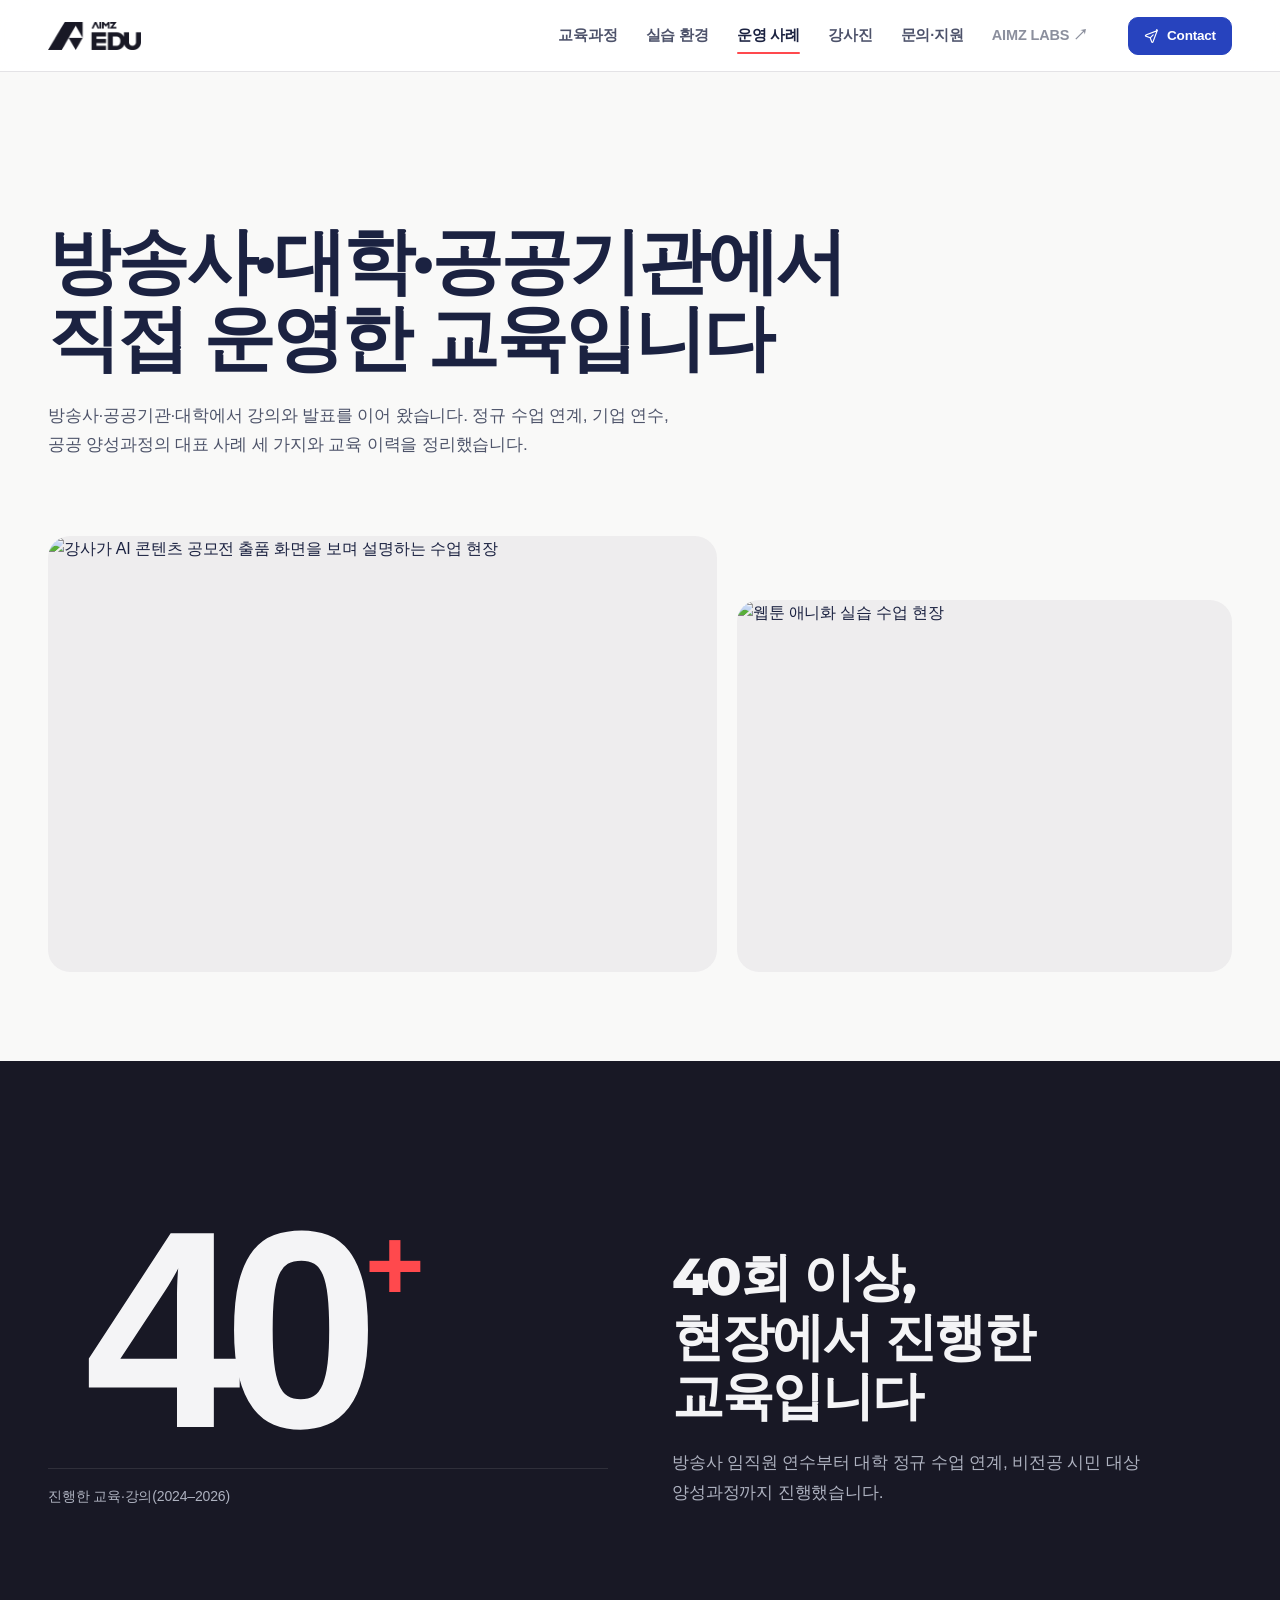
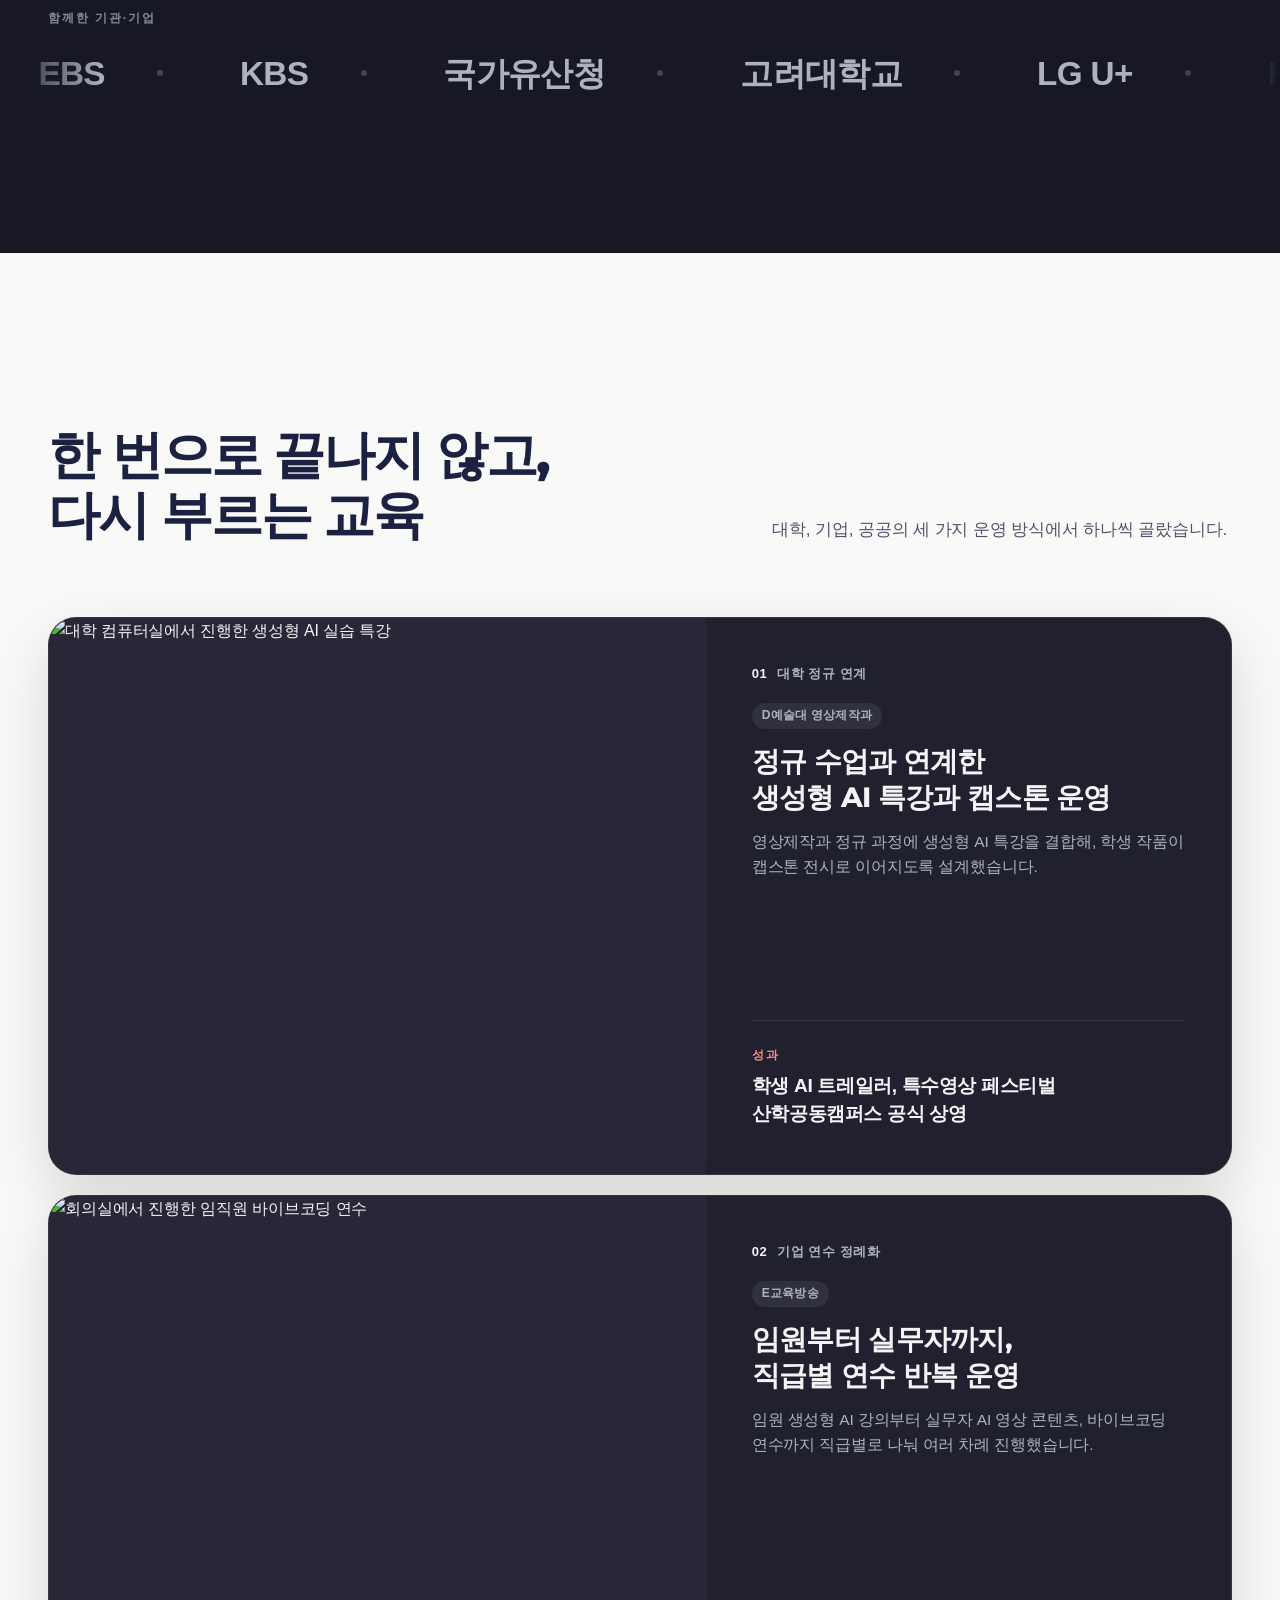
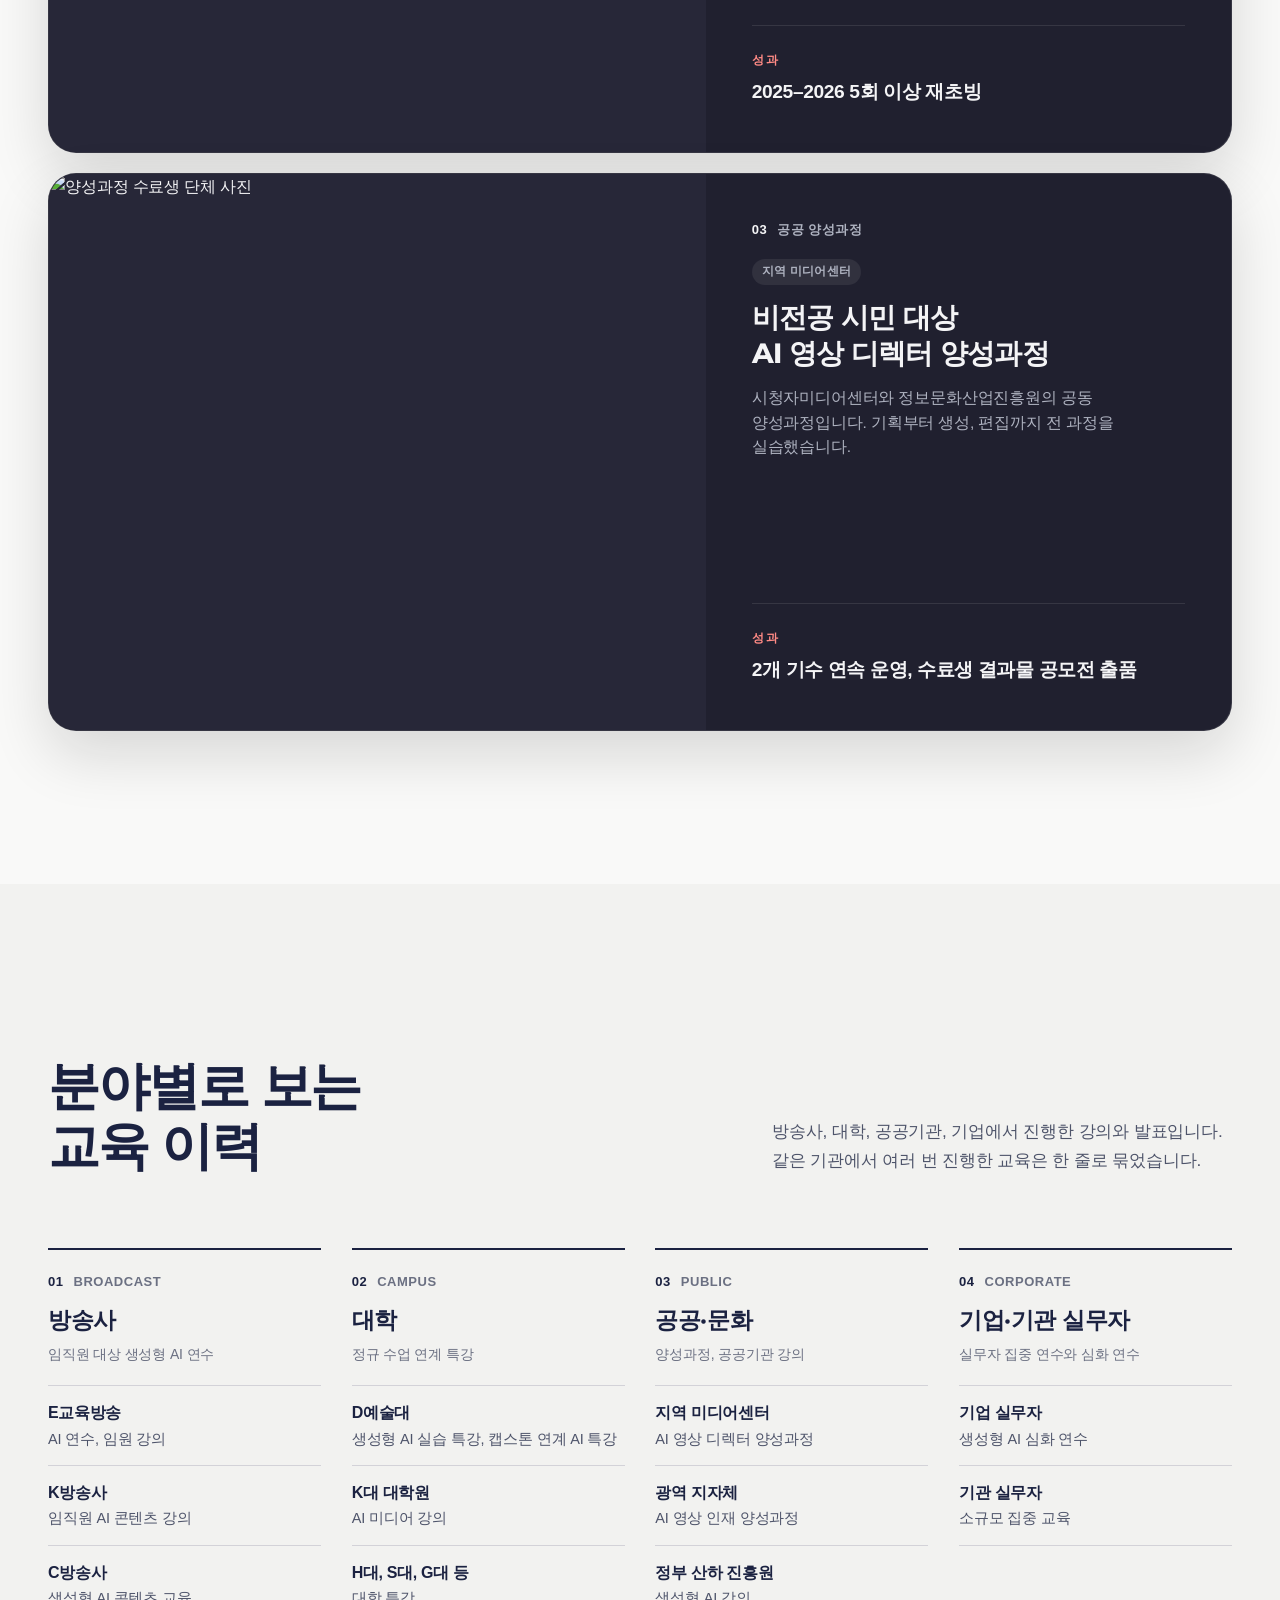
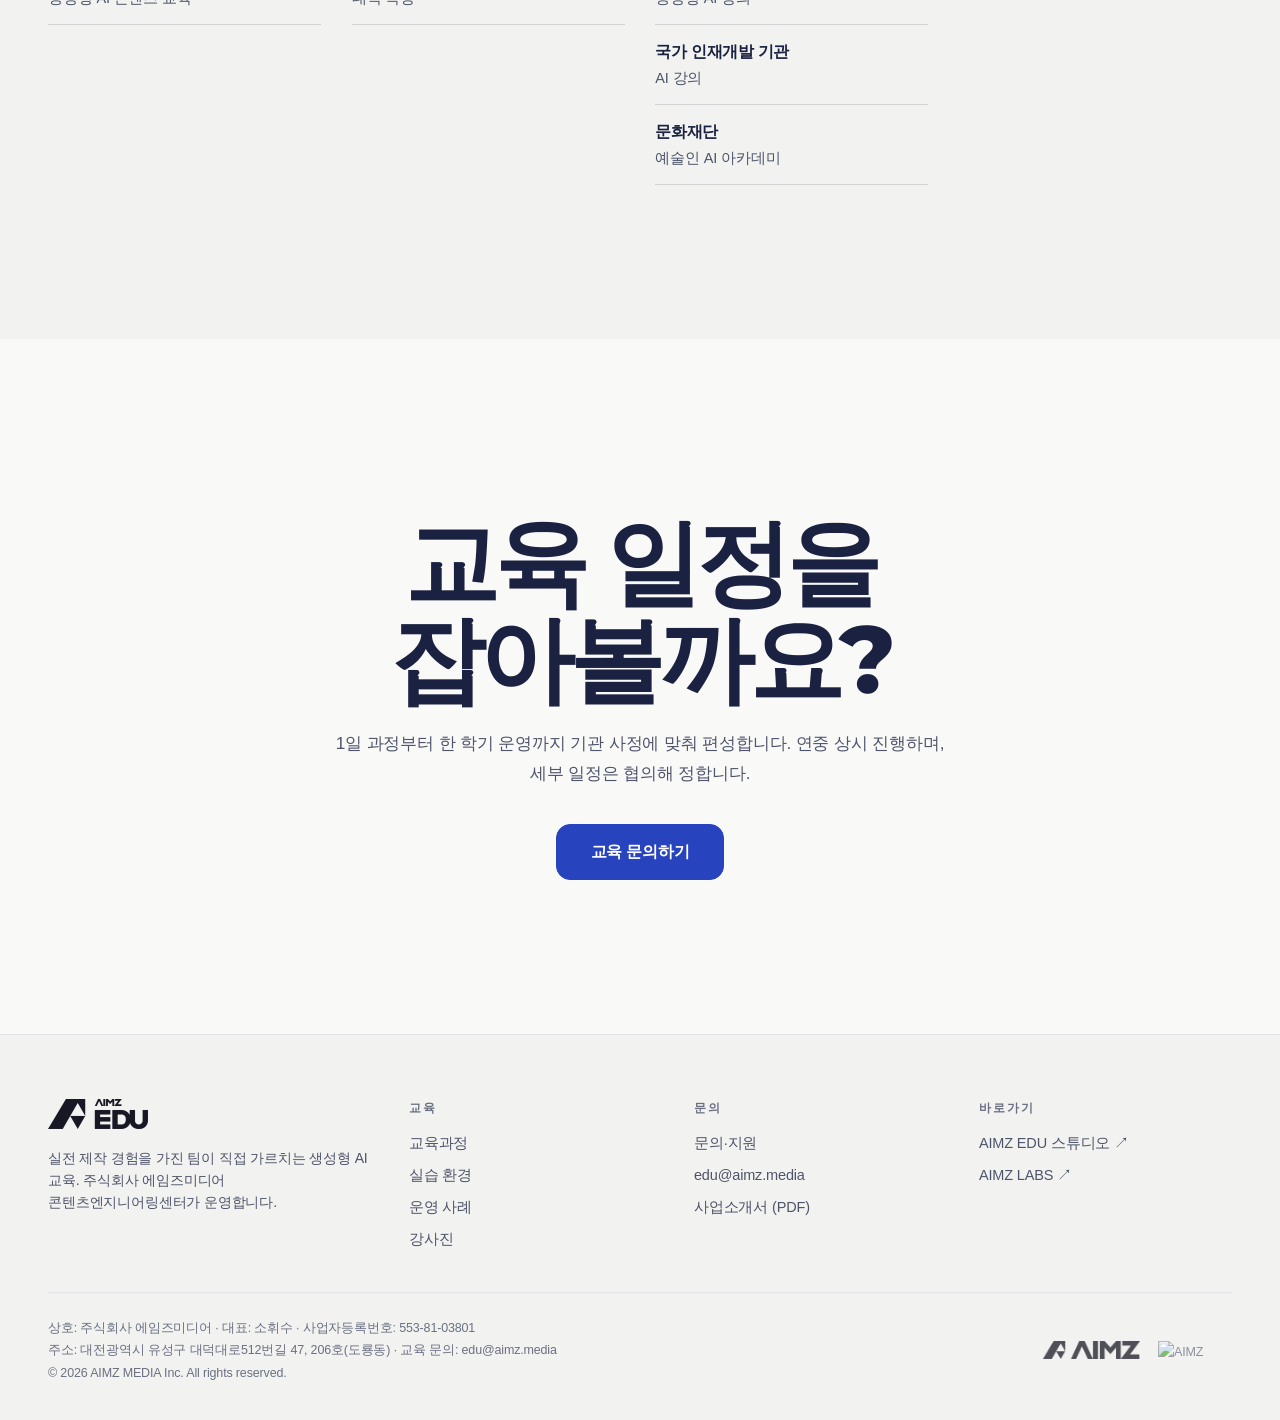
==== commit 2c320dea: "문의 버튼: 사업소개서 버튼 정리, 메인 남색 계열 단색 파랑 + Contact 종이비행기 아이콘 Co-Authored-By: Claude Opus 5.5 <noreply@anth" ====
--- a/cases.html
+++ b/cases.html
@@ -33,8 +33,7 @@
       <a class="nav-ext" href="https://www.aimzlabs.com/" target="_blank" rel="noopener">AIMZ LABS ↗</a>
     </nav>
     <div class="hdr-act">
-      <a class="btn btn-sm btn-line" href="/assets/docs/aimz-edu-brochure.pdf" download>사업소개서 받기</a>
-      <a class="btn btn-sm btn-ink" href="/contact">교육 문의</a>
+      <a class="btn btn-sm btn-cta" href="/contact" aria-label="교육 문의 (Contact)"><svg class="ic-send" viewBox="0 0 24 24" width="15" height="15" aria-hidden="true"><path d="M21.4 2.6 2.9 9.5c-.9.3-.9 1.6 0 1.9l7 2.5 2.5 7c.3.9 1.6.9 1.9 0l6.9-18.5c.3-.8-.4-1.5-1.2-1.2ZM10.3 13.7l4.4-4.4" fill="none" stroke="currentColor" stroke-width="1.8" stroke-linecap="round" stroke-linejoin="round"/></svg>Contact</a>
       <button class="burger" type="button" aria-expanded="false" aria-controls="nav" aria-label="메뉴 열기"><span></span><span></span></button>
     </div>
   </div>
@@ -181,8 +180,7 @@
     <h2 class="display" data-split style="margin-top:22px">교육 일정을<br>잡아볼까요?</h2>
     <p class="lead" data-reveal>1일 과정부터 한 학기 운영까지 기관 사정에 맞춰 편성합니다. 연중 상시 진행하며, 세부 일정은 협의해 정합니다.</p>
     <div class="btns" data-reveal>
-      <a class="btn btn-lg btn-ink" href="/contact">교육 문의하기</a>
-      <a class="btn btn-lg btn-line" href="/assets/docs/aimz-edu-brochure.pdf" download>사업소개서 PDF ↓</a>
+      <a class="btn btn-lg btn-cta" href="/contact">교육 문의하기</a>
     </div>
   </div>
 </section>
--- a/assets/css/edu.css
+++ b/assets/css/edu.css
@@ -99,6 +99,17 @@
 .dark .btn-ink:hover,.btn-light:hover{background:#fff}
 .dark .btn-line{background:transparent;color:var(--d-ink);border-color:var(--d-line-2)}
 .dark .btn-line:hover{border-color:var(--d-ink)}
+
+/* 교육 문의 — 사이트에서 가장 눈에 띄는 버튼. 메인 남색(#1B2241)을 같은 색 계열에서 밝고 선명하게 올린 단색. 광택·빛 번짐 없이 깔끔하게 */
+:root{--cta:#2743BE;--cta-hover:#3150D2;--cta-active:#1F379F}
+.btn-cta{background:var(--cta);color:#fff;border-color:var(--cta);font-weight:700;letter-spacing:-.015em}
+.btn-cta:hover{background:var(--cta-hover);border-color:var(--cta-hover);color:#fff}
+.btn-cta:active{background:var(--cta-active);border-color:var(--cta-active)}
+.btn-cta:focus-visible{outline-color:var(--cta-hover)}
+.btn-cta.btn-lg{padding:0 34px}
+.btn-cta .ic-send{flex:none;transition:transform .35s var(--ease)}
+.btn-cta:hover .ic-send{transform:translate(2px,-2px)}
+.btn-cta.btn-lg .ic-send{width:17px;height:17px}
 .btns{display:flex;flex-wrap:wrap;gap:10px}
 /* 나란히 놓인 두 버튼은 같은 크기 */
 .btns.pair{display:grid;grid-template-columns:repeat(2,minmax(0,1fr));width:max-content}
@@ -144,7 +155,7 @@
 .hl.on,html.reduce .hl{background-size:100% 100%}
 .dark .hl{background-image:linear-gradient(transparent 64%,rgba(58,107,255,.38) 64%,rgba(58,107,255,.38) 92%,transparent 92%)}
 .hdr-act{display:flex;gap:8px;align-items:center}
-.hdr-act .btn-sm{min-width:118px}
+.hdr-act .btn-sm{min-width:104px}
 .burger{display:none;width:42px;height:42px;border:0;border-radius:10px;background:transparent;position:relative}
 .burger span{position:absolute;left:11px;right:11px;height:2px;border-radius:2px;background:currentColor;transition:transform .35s var(--ease),top .35s var(--ease)}
 .burger span:nth-child(1){top:16px} .burger span:nth-child(2){top:24px}
@@ -388,8 +399,8 @@
 .pick-card b{font-family:var(--font-head);font-size:clamp(20px,2vw,26px);letter-spacing:-.03em}
 
 /* 떠 있는 상담 버튼 */
-.fl{position:fixed;right:20px;bottom:78px;z-index:75;display:flex;align-items:center;gap:4px;padding:6px 6px 6px 6px;border-radius:999px;background:var(--navy);color:#fff;
-  box-shadow:0 14px 40px rgba(27,34,65,.25);opacity:0;transform:translateY(12px);pointer-events:none;transition:opacity .4s var(--ease),transform .4s var(--ease)}
+.fl{position:fixed;right:20px;bottom:78px;z-index:75;display:flex;align-items:center;gap:4px;padding:6px 6px 6px 6px;border-radius:999px;background:var(--cta);color:#fff;
+  box-shadow:0 10px 30px rgba(24,24,37,.18);opacity:0;transform:translateY(12px);pointer-events:none;transition:opacity .4s var(--ease),transform .4s var(--ease)}
 .fl.on{opacity:1;transform:none;pointer-events:auto}
 .fl a{display:flex;align-items:center;gap:10px;padding-right:10px}
 .fl-ph{width:40px;height:40px;border-radius:50%;overflow:hidden;background:#fff;flex:none}
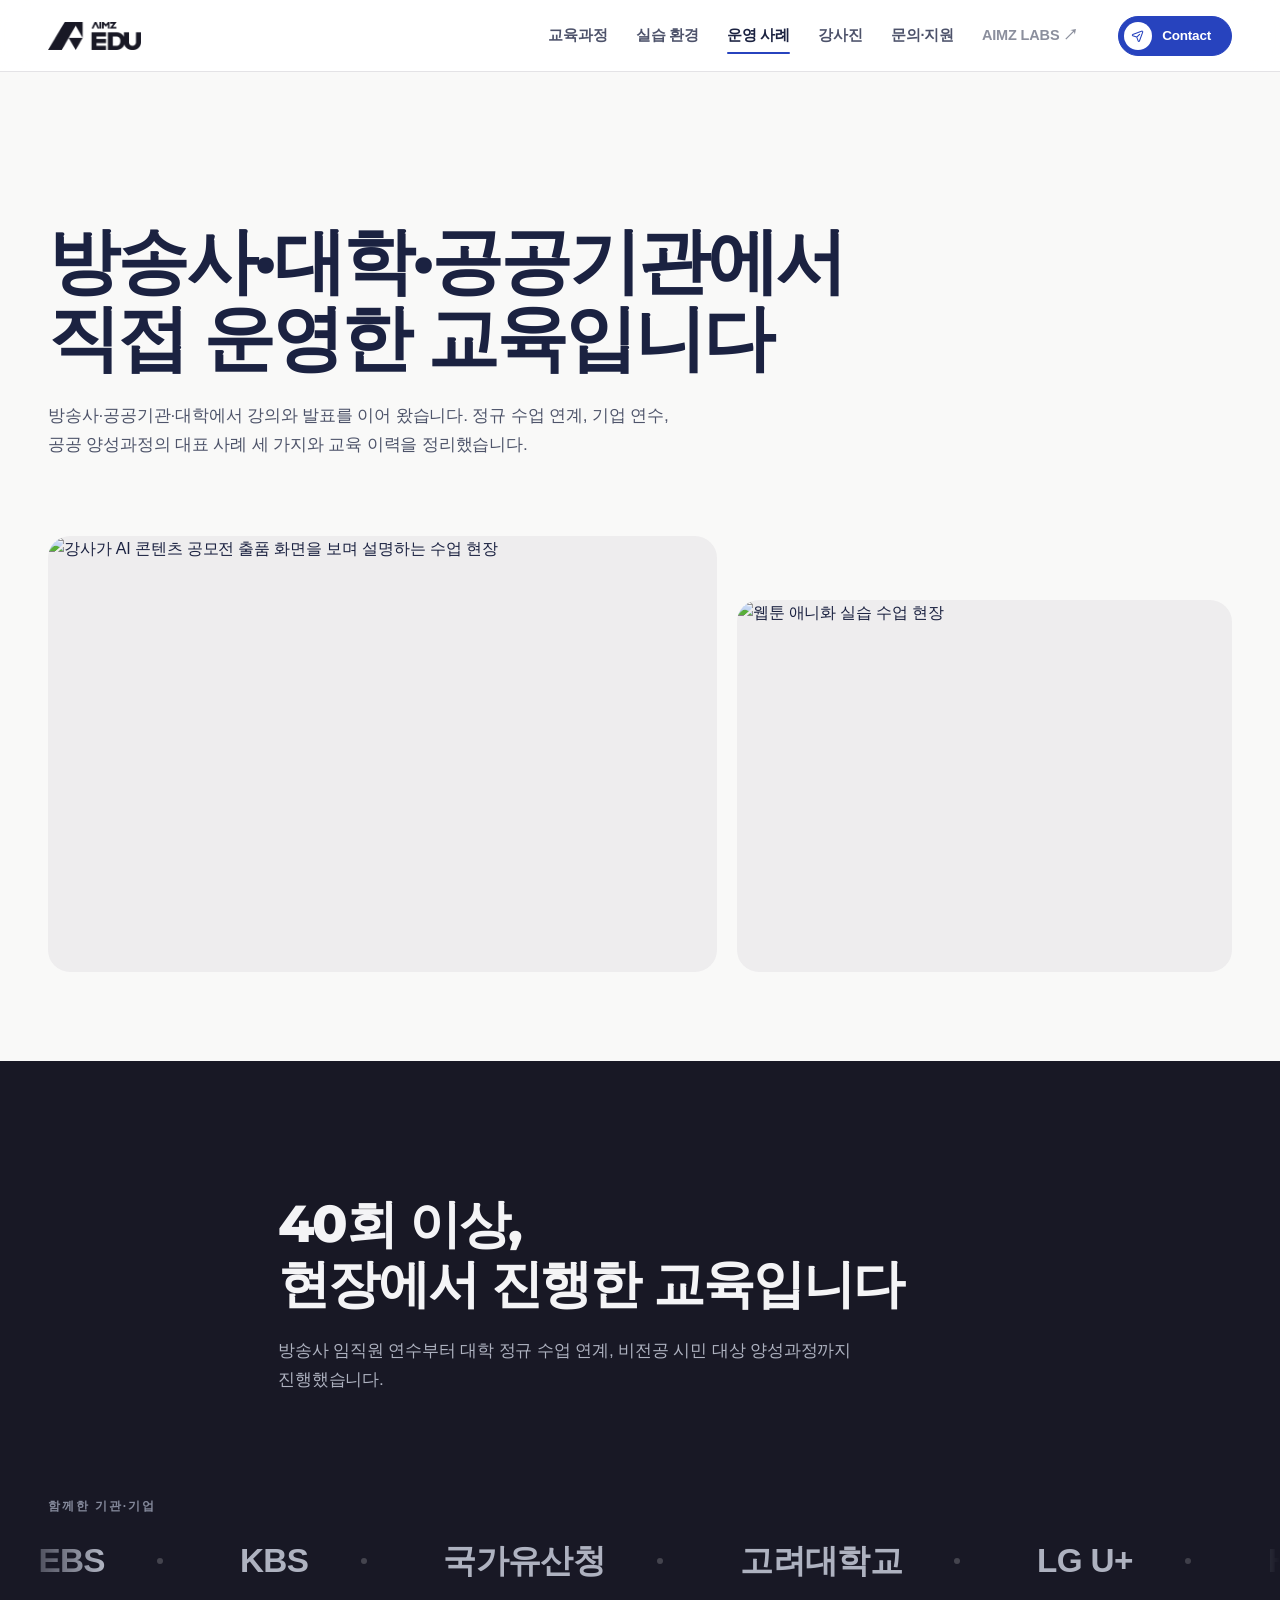
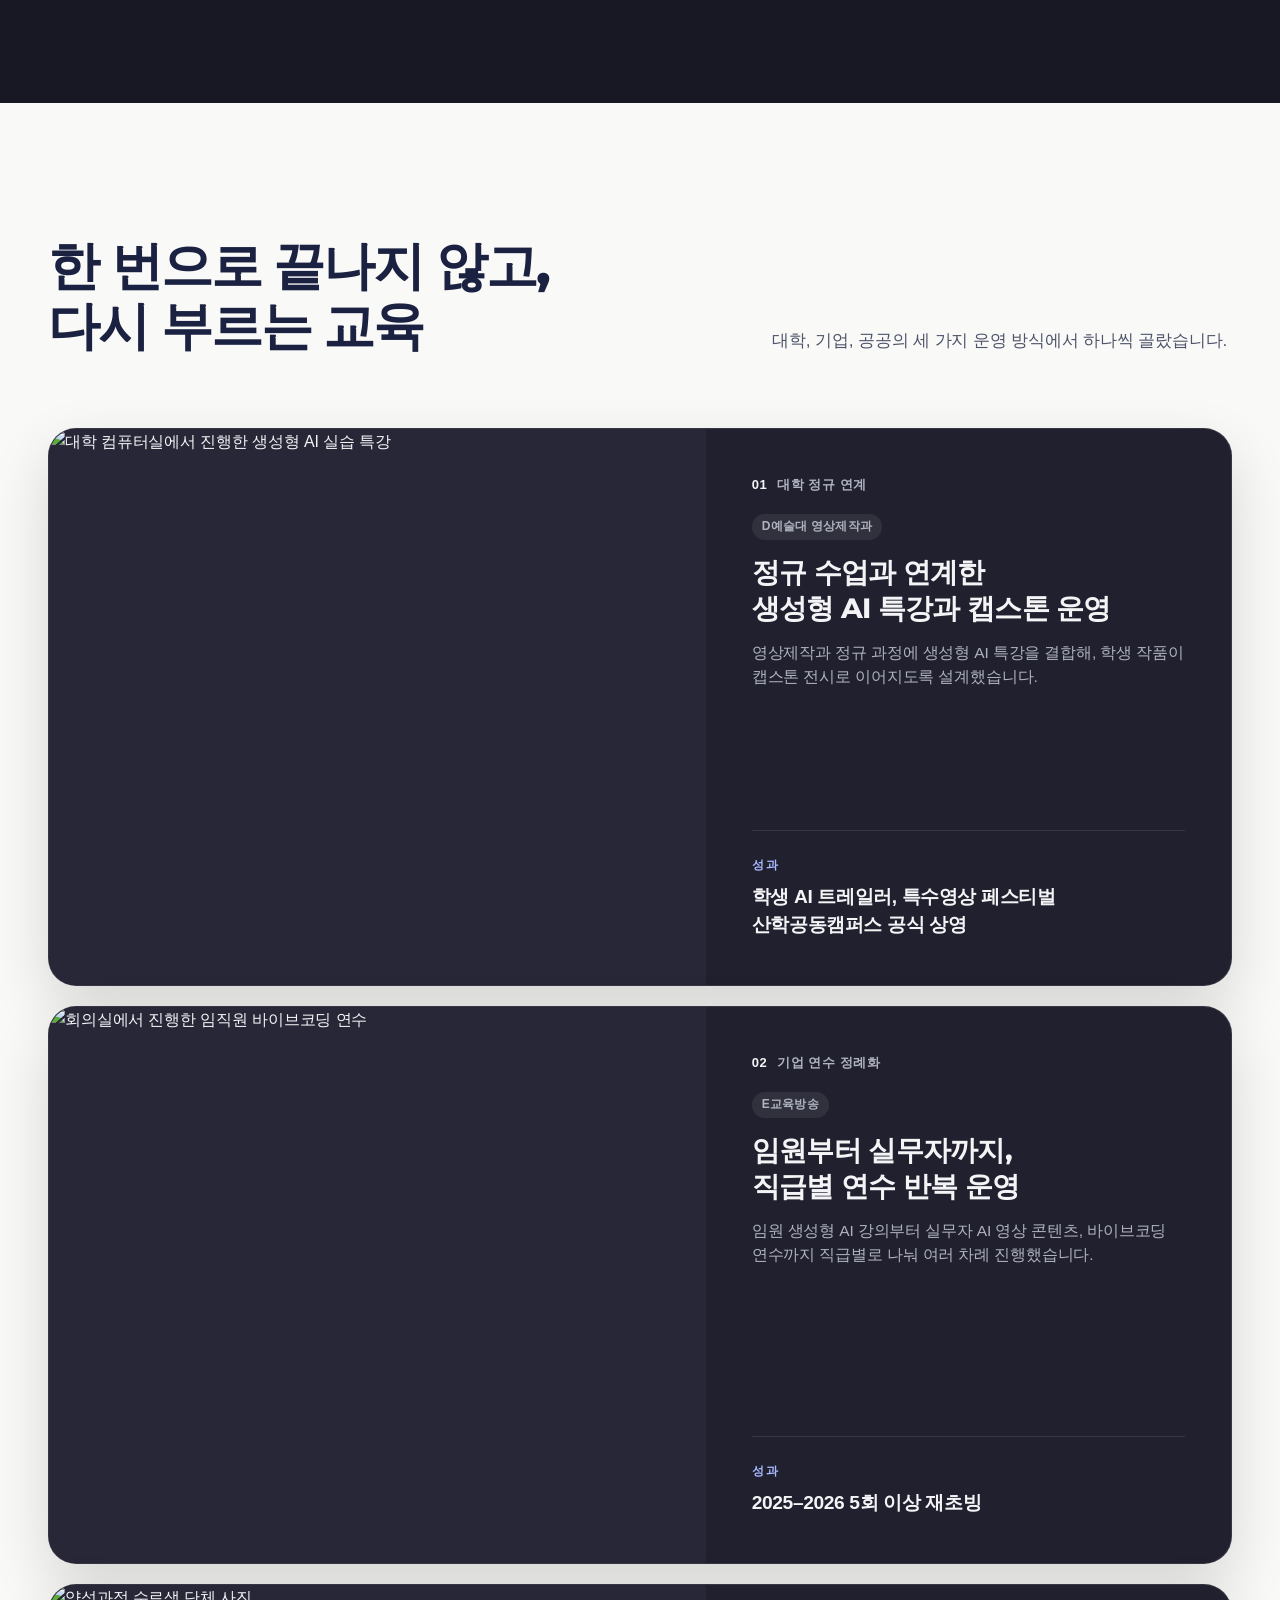
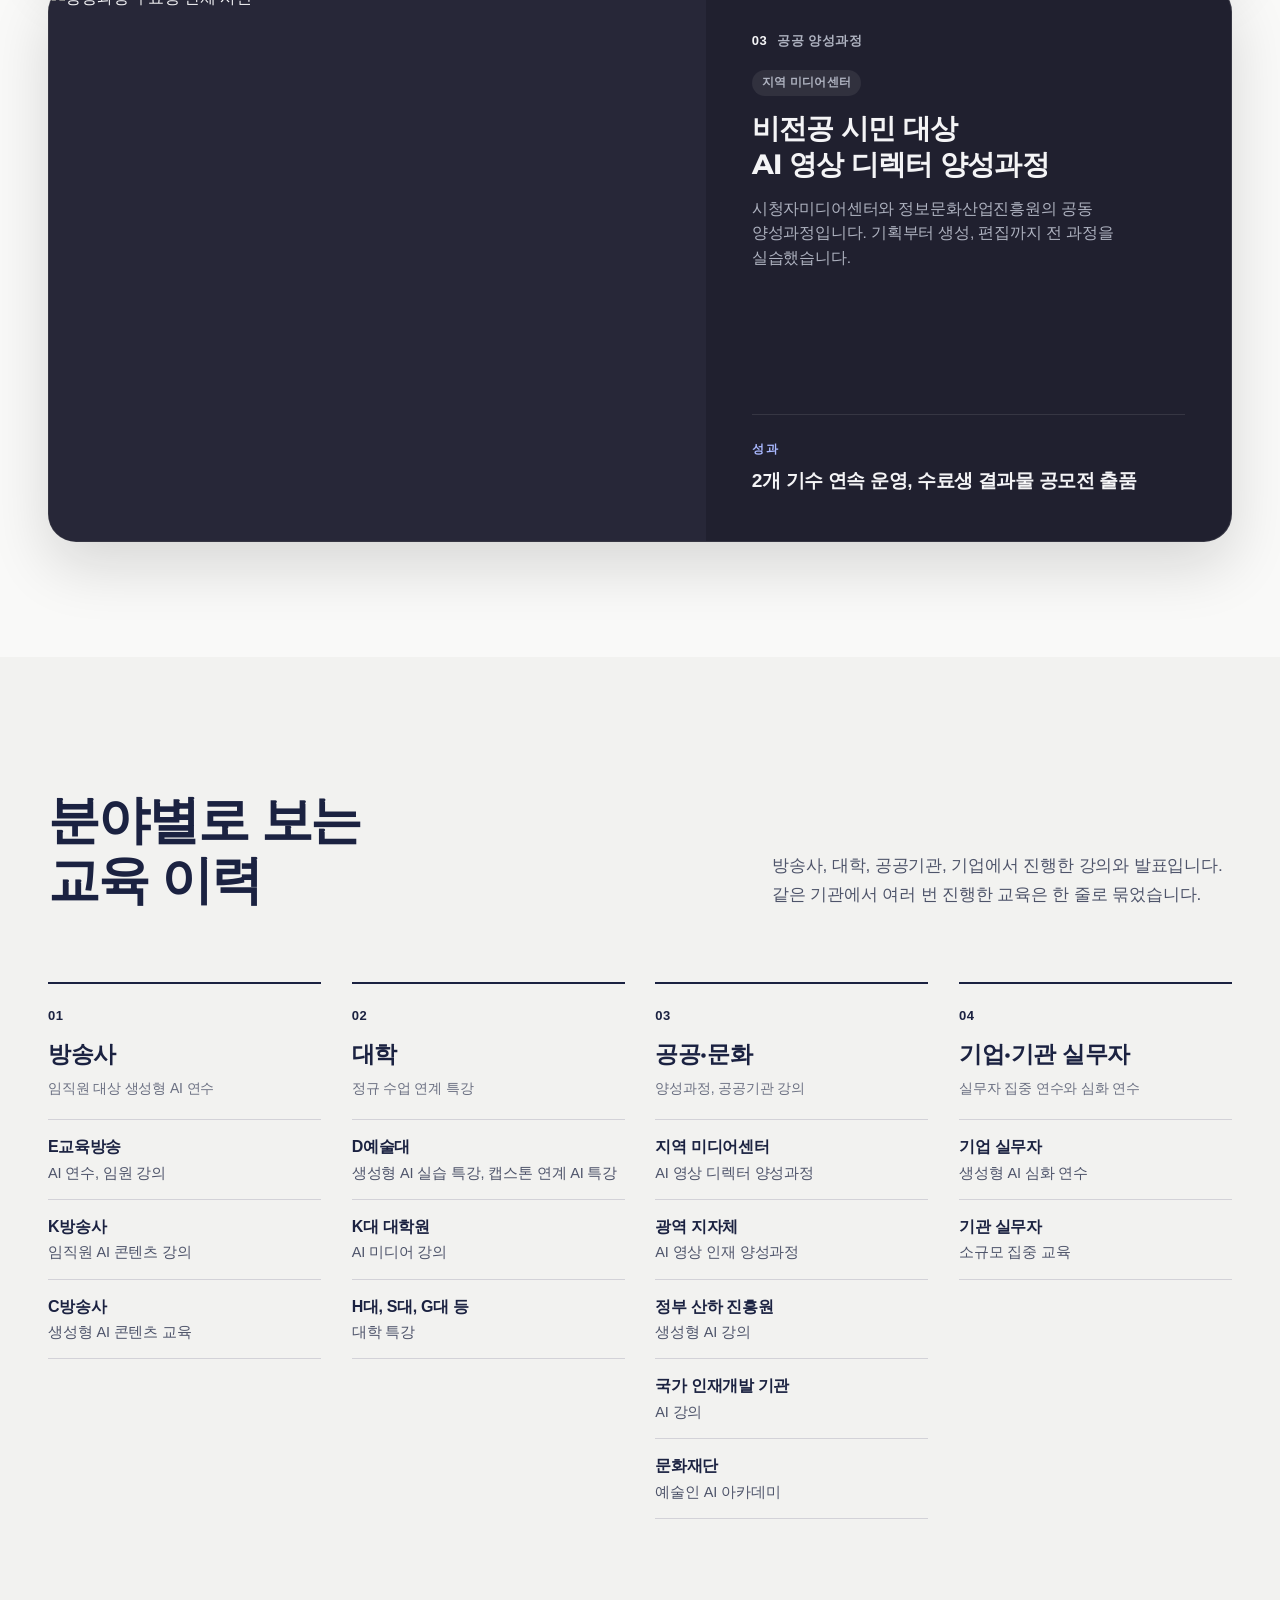
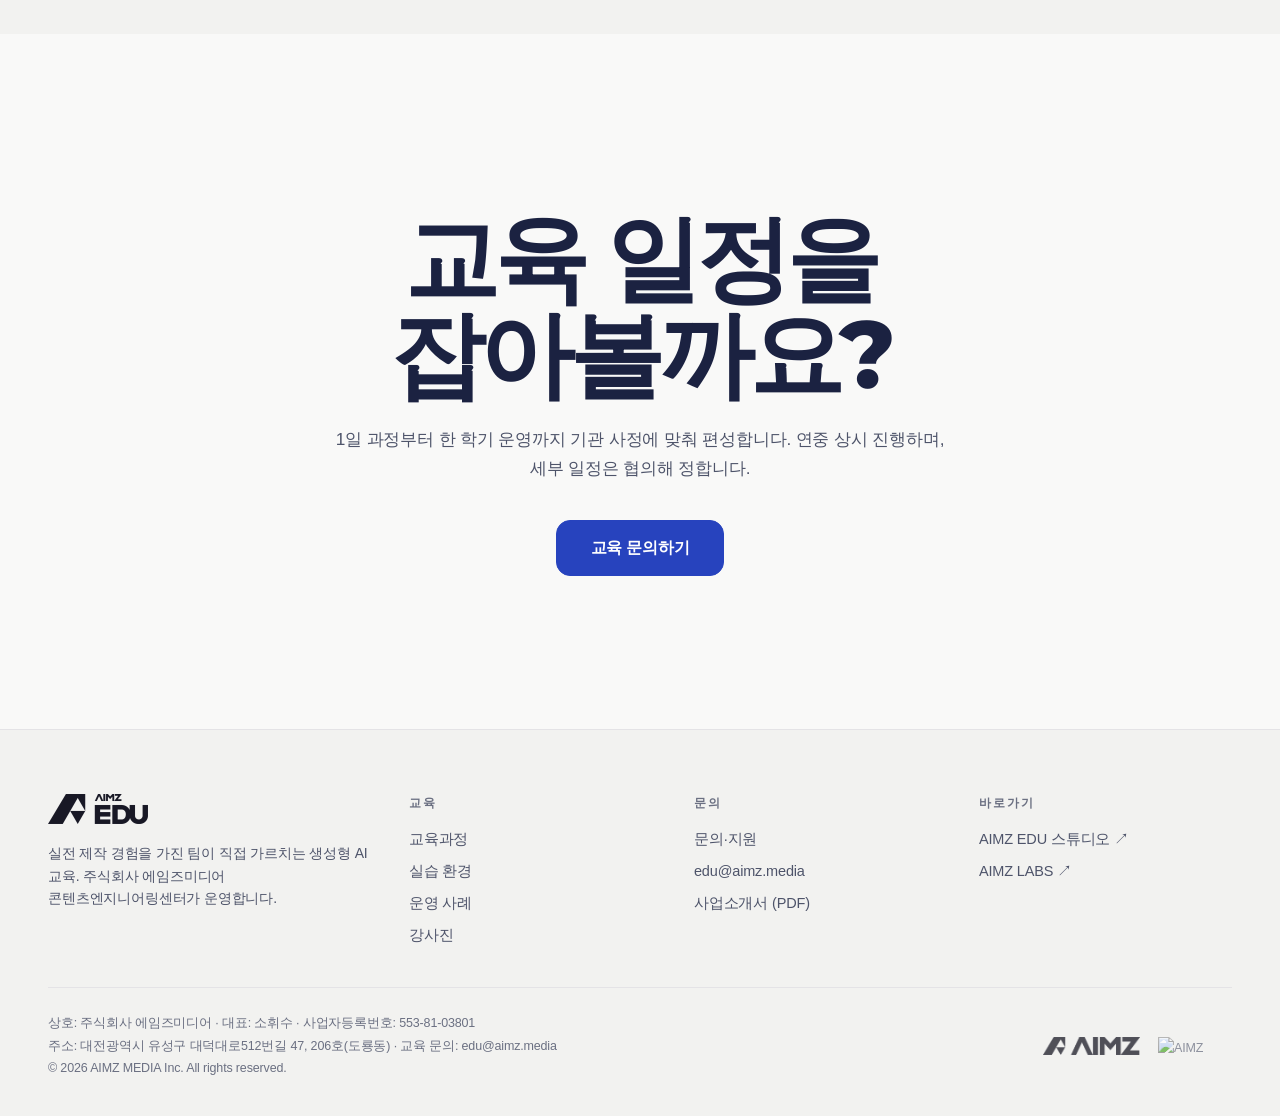
==== commit 96e2af09: "03 점검 반영: 영문 표찰·큰 숫자 정리, 주 버튼 색 통일, 글머리 점, 떠 있는 버튼이 본문·꼬리말 가리지 않게, 줄바꿈·여백 Co-Authored-By: Claude Opu" ====
--- a/cases.html
+++ b/cases.html
@@ -56,10 +56,6 @@
 <!-- ============ 2. 숫자 · 함께한 기관 ============ -->
 <section class="sec dark cs-count">
   <div class="wrap cs-count-in">
-    <div class="cs-big" data-reveal>
-      <b class="cs-num"><span data-count="40">40</span><sup>+</sup></b>
-      <span class="cs-num-cap">진행한 교육·강의(2024–2026)</span>
-    </div>
     <div class="cs-count-txt">
       <h2 class="h2" data-split>40회 이상,<br>현장에서 진행한 교육입니다</h2>
       <p class="lead" data-reveal>방송사 임직원 연수부터 대학 정규 수업 연계, 비전공 시민 대상 양성과정까지 진행했습니다.</p>
@@ -130,7 +126,7 @@
     </div>
     <div class="cs-hist" data-stagger>
       <div class="cs-hist-col" data-reveal>
-        <p class="kicker"><b>01</b>BROADCAST</p>
+        <p class="kicker"><b>01</b></p>
         <h3 class="h4">방송사</h3>
         <p class="cs-hist-sub">임직원 대상 생성형 AI 연수</p>
         <ul>
@@ -140,7 +136,7 @@
         </ul>
       </div>
       <div class="cs-hist-col" data-reveal>
-        <p class="kicker"><b>02</b>CAMPUS</p>
+        <p class="kicker"><b>02</b></p>
         <h3 class="h4">대학</h3>
         <p class="cs-hist-sub">정규 수업 연계 특강</p>
         <ul>
@@ -150,7 +146,7 @@
         </ul>
       </div>
       <div class="cs-hist-col" data-reveal>
-        <p class="kicker"><b>03</b>PUBLIC</p>
+        <p class="kicker"><b>03</b></p>
         <h3 class="h4">공공·문화</h3>
         <p class="cs-hist-sub">양성과정, 공공기관 강의</p>
         <ul>
@@ -162,7 +158,7 @@
         </ul>
       </div>
       <div class="cs-hist-col" data-reveal>
-        <p class="kicker"><b>04</b>CORPORATE</p>
+        <p class="kicker"><b>04</b></p>
         <h3 class="h4">기업·기관 실무자</h3>
         <p class="cs-hist-sub">실무자 집중 연수와 심화 연수</p>
         <ul>
--- a/assets/css/edu.css
+++ b/assets/css/edu.css
@@ -14,7 +14,7 @@
   --d-bg:var(--black); --d-surface:#20202F; --d-surface-2:#272738;
   --d-ink:#F4F4F6; --d-muted:#AEB2C0; --d-faint:var(--gray); --d-line:rgba(244,244,246,.1); --d-line-2:rgba(244,244,246,.2);
   /* 포인트 — 빨강을 쓸지 정해지면 이 한 줄만 바꾼다 (예: 남색으로 바꾸려면 var(--navy)) */
-  --accent:#FF494D; --accent-ink:#D9363A;
+  --accent:#2743BE; --accent-ink:#2743BE; /* 빨강(#FF494D) 대신 메인 남색에서 올린 파랑 — 사용자 결정 */
   /* 주 버튼 */
   --primary:var(--navy); --primary-hover:#11172E;
 
@@ -22,7 +22,7 @@
   /* 제목: 영문은 Montserrat, 한글은 SUIT (Montserrat 에 한글이 없어 자연스럽게 SUIT 로 넘어간다) */
   --font-head:Montserrat,"SUIT Variable",SUIT,"Pretendard Variable",Pretendard,"Apple SD Gothic Neo","Malgun Gothic",sans-serif;
   --radius:16px; --radius-lg:22px; --radius-xl:28px;
-  --wrap:1280px; --gutter:clamp(20px,4vw,48px);
+  --wrap:1360px; --gutter:clamp(20px,4vw,48px);
   --ease:cubic-bezier(.2,.7,.3,1); --ease-out:cubic-bezier(.16,1,.3,1);
   --shadow:0 1px 2px rgba(27,34,65,.05),0 10px 30px rgba(27,34,65,.07);
   --hdr-h:72px;
@@ -47,7 +47,7 @@
 .sr{position:absolute;width:1px;height:1px;overflow:hidden;clip:rect(0 0 0 0);white-space:nowrap}
 
 /* ---------------- 구획 · 테마 ---------------- */
-.sec{padding-block:clamp(88px,12vw,160px);position:relative}
+.sec{padding-block:clamp(80px,9vw,136px);position:relative}
 .sec-tight{padding-block:clamp(64px,8vw,104px)}
 .dark{background:var(--d-bg);color:var(--d-ink)}
 .soft{background:var(--surface-2)}
@@ -107,9 +107,13 @@
 .btn-cta:active{background:var(--cta-active);border-color:var(--cta-active)}
 .btn-cta:focus-visible{outline-color:var(--cta-hover)}
 .btn-cta.btn-lg{padding:0 34px}
-.btn-cta .ic-send{flex:none;transition:transform .35s var(--ease)}
-.btn-cta:hover .ic-send{transform:translate(2px,-2px)}
-.btn-cta.btn-lg .ic-send{width:17px;height:17px}
+/* Contact — 알약 모양, 흰 동그라미 안 종이비행기 (Hundred 방식) */
+.btn-cta:has(.ic-send){border-radius:999px;padding:0 20px 0 5px;gap:10px}
+.btn-cta .ic-send{flex:none;box-sizing:content-box;width:14px;height:14px;padding:7px;border-radius:50%;background:#fff;color:var(--cta);transition:transform .4s var(--ease)}
+.btn-cta:hover .ic-send{transform:rotate(-12deg) translate(1px,-1px)}
+.btn-cta.btn-lg:has(.ic-send){padding:0 28px 0 7px;gap:14px;font-size:16.5px}
+.btn-cta.btn-lg .ic-send{width:18px;height:18px;padding:10px}
+.btn-sm.btn-cta:has(.ic-send){height:40px}
 .btns{display:flex;flex-wrap:wrap;gap:10px}
 /* 나란히 놓인 두 버튼은 같은 크기 */
 .btns.pair{display:grid;grid-template-columns:repeat(2,minmax(0,1fr));width:max-content}
@@ -121,8 +125,8 @@
 .tag{display:inline-flex;align-items:center;height:26px;padding:0 10px;border-radius:999px;font-size:12px;font-weight:700;letter-spacing:.02em;
   background:var(--surface-3);color:var(--muted)}
 .dark .tag{background:rgba(243,242,238,.08);color:var(--d-muted)}
-.tag.red{background:rgba(233,64,59,.12);color:var(--accent-ink)}
-.dark .tag.red{color:#ff8a85}
+.tag.red{background:rgba(39,67,190,.12);color:var(--accent-ink)}
+.dark .tag.red{color:#A9B8FF}
 
 /* ---------------- 머리말 ---------------- */
 .hdr{position:fixed;inset:0 0 auto;z-index:80;height:var(--hdr-h);color:var(--ink);
@@ -150,10 +154,10 @@
 .labs-glow:active{transform:scale(.98);box-shadow:0 0 0 1px rgba(58,107,255,.6),0 0 40px rgba(58,107,255,.6)}
 
 /* 포인트 밑줄 — 제목의 핵심어 아래로 옅은 파란 띠가 스크롤에 맞춰 그어진다 */
-.hl{background:linear-gradient(transparent 64%,rgba(58,107,255,.2) 64%,rgba(58,107,255,.2) 92%,transparent 92%) no-repeat 0 0/0% 100%;
+.hl{background:linear-gradient(var(--cta),var(--cta)) no-repeat 0 100%/0% 3px;padding-bottom:3px;
   transition:background-size 1.1s var(--ease-out) .25s;-webkit-box-decoration-break:clone;box-decoration-break:clone}
-.hl.on,html.reduce .hl{background-size:100% 100%}
-.dark .hl{background-image:linear-gradient(transparent 64%,rgba(58,107,255,.38) 64%,rgba(58,107,255,.38) 92%,transparent 92%)}
+.hl.on,html.reduce .hl{background-size:100% 3px}
+.dark .hl{background-image:linear-gradient(#8FA2FF,#8FA2FF)}
 .hdr-act{display:flex;gap:8px;align-items:center}
 .hdr-act .btn-sm{min-width:104px}
 .burger{display:none;width:42px;height:42px;border:0;border-radius:10px;background:transparent;position:relative}
@@ -181,15 +185,15 @@
 /* 마우스 자리 빛 — data-glow */
 [data-glow]{--mx:50%;--my:50%}
 [data-glow]::after{content:"";position:absolute;inset:0;pointer-events:none;opacity:0;transition:opacity .4s;border-radius:inherit;
-  background:radial-gradient(420px circle at var(--mx) var(--my),rgba(233,64,59,.10),transparent 60%)}
+  background:radial-gradient(420px circle at var(--mx) var(--my),rgba(39,67,190,.10),transparent 60%)}
 .dark [data-glow]::after{background:radial-gradient(420px circle at var(--mx) var(--my),rgba(243,242,238,.08),transparent 60%)}
 [data-glow]:hover::after{opacity:1}
 
 .list-lines{list-style:none;margin:0;padding:0;border-top:1px solid var(--line)}
 .list-lines li{display:flex;gap:12px;padding:14px 0;border-bottom:1px solid var(--line);font-size:15px}
-.list-lines li::before{content:"—";color:var(--faint);flex:none}
+.list-lines li::before{content:"";width:5px;height:5px;margin-top:.62em;border-radius:50%;background:var(--cta);flex:none}
 .dark .list-lines,.dark .list-lines li{border-color:var(--d-line)}
-.dark .list-lines li::before{color:var(--d-faint)}
+.dark .list-lines li::before{background:#8FA2FF}
 
 /* 사진 틀 */
 .shot{position:relative;border-radius:var(--radius-lg);overflow:hidden;background:var(--surface-3)}
@@ -387,17 +391,7 @@
 .tcard .tag{height:22px;font-size:11px}
 .tcard b{display:block;margin-top:6px;font-family:var(--font-head);font-size:16px;line-height:1.35;letter-spacing:-.02em}
 
-/* 어두운 띠의 고르는 카드 두 장 */
-.pick{text-align:center}
-.pick .h2{margin-top:14px}
-.pick-cards{display:grid;grid-template-columns:1fr 1fr;gap:16px;max-width:880px;margin:40px auto 0}
-.pick-card{position:relative;display:grid;place-items:center;align-content:center;gap:6px;min-height:150px;padding:28px;border-radius:var(--radius-lg);overflow:hidden;
-  background:linear-gradient(135deg,#2A3263 0%,var(--navy) 55%,#141a33 100%);border:1px solid var(--d-line-2);transition:transform .4s var(--ease),border-color .3s}
-.pick-card+.pick-card{background:var(--d-surface-2)}
-.pick-card:hover{transform:translateY(-4px);border-color:var(--d-ink)}
-.pick-card small{font-size:13px;color:var(--d-muted);font-weight:600}
-.pick-card b{font-family:var(--font-head);font-size:clamp(20px,2vw,26px);letter-spacing:-.03em}
-
+/* (홈의 고르는 카드 규칙은 교육과정 페이지 .pick-card 와 이름이 겹쳐 지웠다) */
 /* 떠 있는 상담 버튼 */
 .fl{position:fixed;right:20px;bottom:78px;z-index:75;display:flex;align-items:center;gap:4px;padding:6px 6px 6px 6px;border-radius:999px;background:var(--cta);color:#fff;
   box-shadow:0 10px 30px rgba(24,24,37,.18);opacity:0;transform:translateY(12px);pointer-events:none;transition:opacity .4s var(--ease),transform .4s var(--ease)}
@@ -422,7 +416,6 @@
   .sw-list{gap:40px}
   .tilt{grid-template-columns:1fr;min-height:0}
   .tilt-stage{height:420px}
-  .pick-cards{grid-template-columns:1fr}
   .fl{display:none}
 }
 @media (prefers-reduced-motion:reduce){.tilt-col{animation:none}}
@@ -500,3 +493,27 @@
   .marquee-track{animation:none}
   *{scroll-behavior:auto!important}
 }
+
+/* 넓은 화면 — 1600px 이상에서는 글자와 폭을 함께 키워 허전하지 않게 */
+@media (min-width:1600px){
+  :root{--wrap:1480px}
+  body{font-size:17px}
+  .lead{font-size:20px}
+  .h2.md{font-size:46px}
+  .card p,.small{font-size:16px}
+}
+@media (min-width:1920px){:root{--wrap:1560px} html{font-size:106%}}
+.ic{display:block}
+
+/* data-fill 낱말 */
+.fw{display:inline}
+html.reduce .fw{opacity:1!important}
+
+.stats b,.stats b sup{white-space:nowrap}
+
+.fl.hide-foot{opacity:0!important;transform:translateY(12px)!important;pointer-events:none!important}
+@media (max-width:1599px){
+  .fl a{padding-right:0}
+  .fl p{position:absolute;width:1px;height:1px;overflow:hidden;clip:rect(0 0 0 0);white-space:nowrap}
+  .fl-x{display:none}
+}
--- a/assets/css/p-cases.css
+++ b/assets/css/p-cases.css
@@ -30,7 +30,7 @@
 .cs-case-txt>p:not(.kicker):not(.cs-res){margin:14px 0 0;color:var(--d-muted);font-size:15.5px}
 .cs-res{margin:auto 0 0;padding-top:28px;width:100%;display:grid;gap:8px;font-size:clamp(17px,1.5vw,20px);font-weight:700;line-height:1.45;letter-spacing:-.02em}
 .cs-res::before{content:"";display:block;height:1px;background:var(--d-line);margin-bottom:18px}
-.cs-res span{font-size:12px;letter-spacing:.16em;text-transform:uppercase;color:#ff8a85;font-weight:800}
+.cs-res span{font-size:12px;letter-spacing:.16em;text-transform:uppercase;color:#A9B8FF;font-weight:800}
 
 /* 4. 교육 · 강의 이력 — 분야별 목록 */
 .cs-hist{display:grid;grid-template-columns:repeat(4,minmax(0,1fr));gap:clamp(20px,2.4vw,32px)}
@@ -58,3 +58,6 @@
   .cs-num{font-size:clamp(112px,40vw,180px)}
   .cs-hist{grid-template-columns:1fr;row-gap:40px}
 }
+
+/* 큰 숫자(40+)를 빼고 글 한 단으로 */
+.cs-count-in{display:block;max-width:820px}
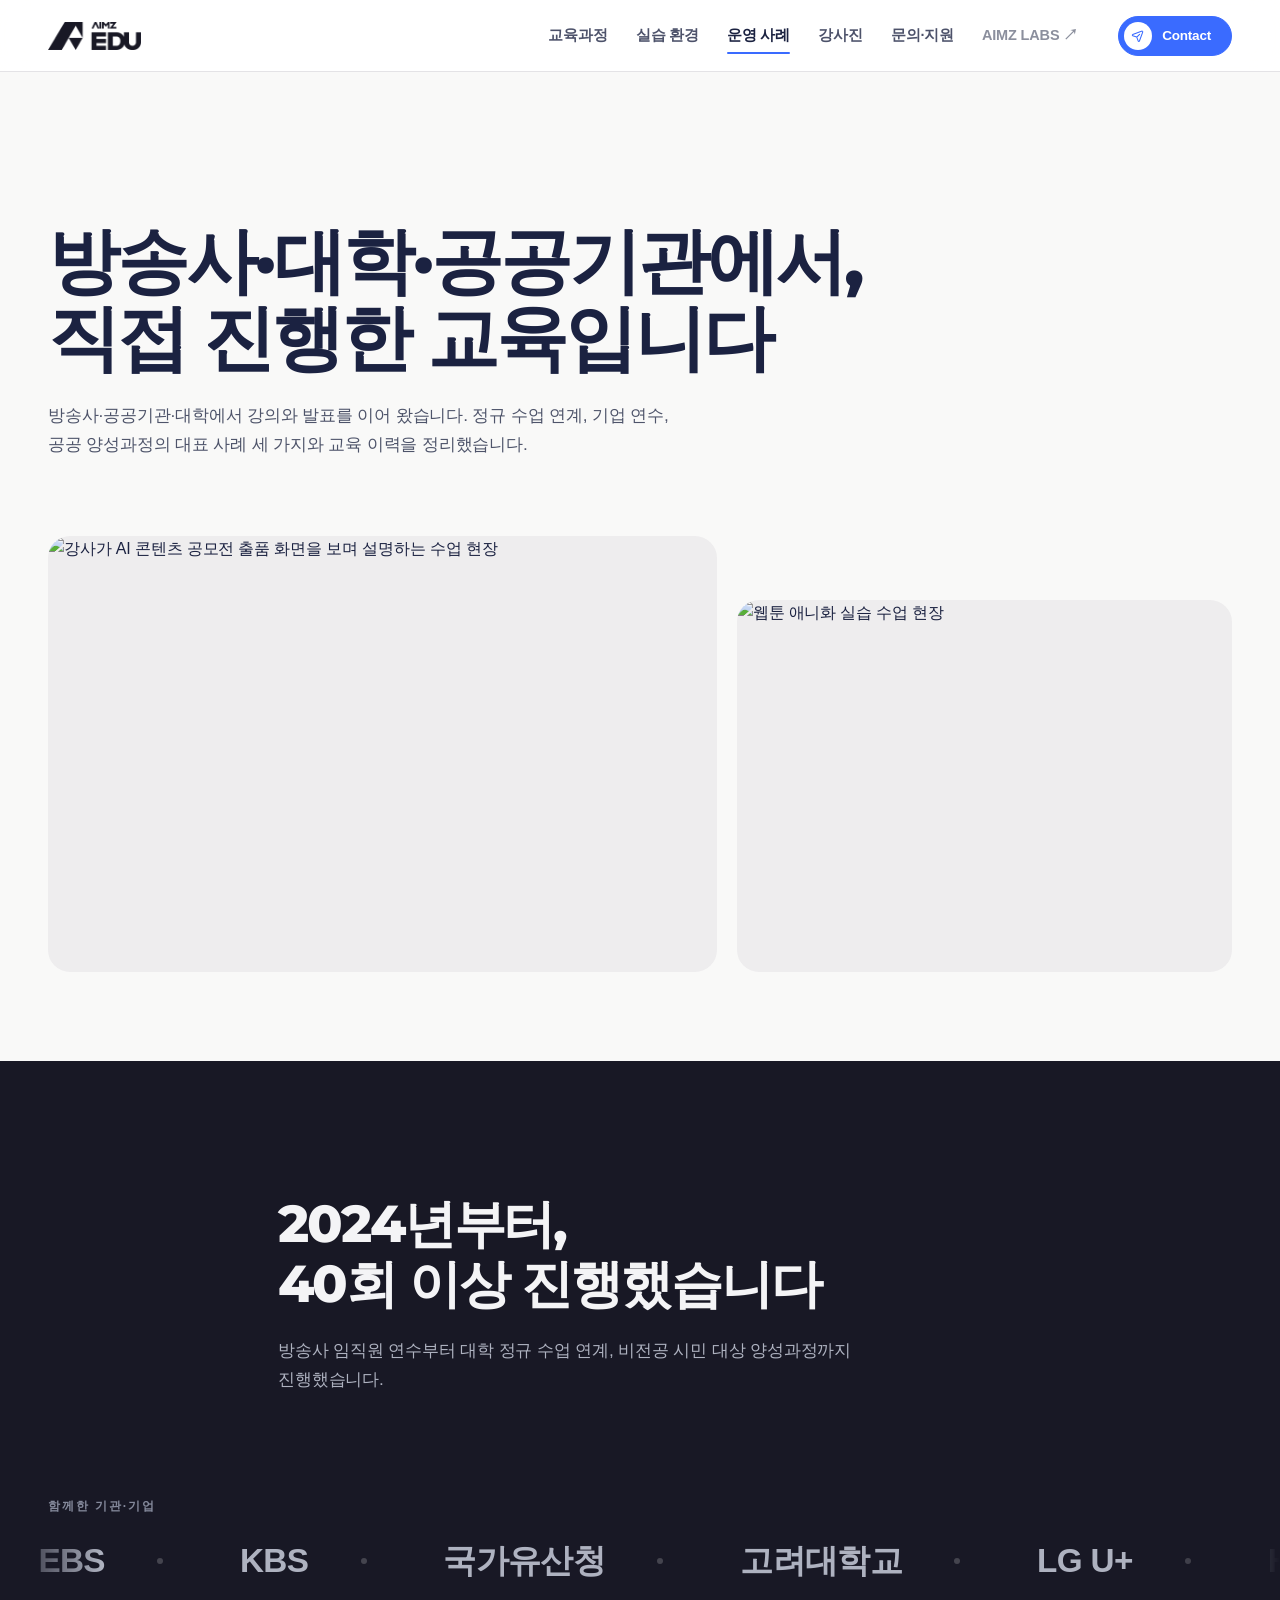
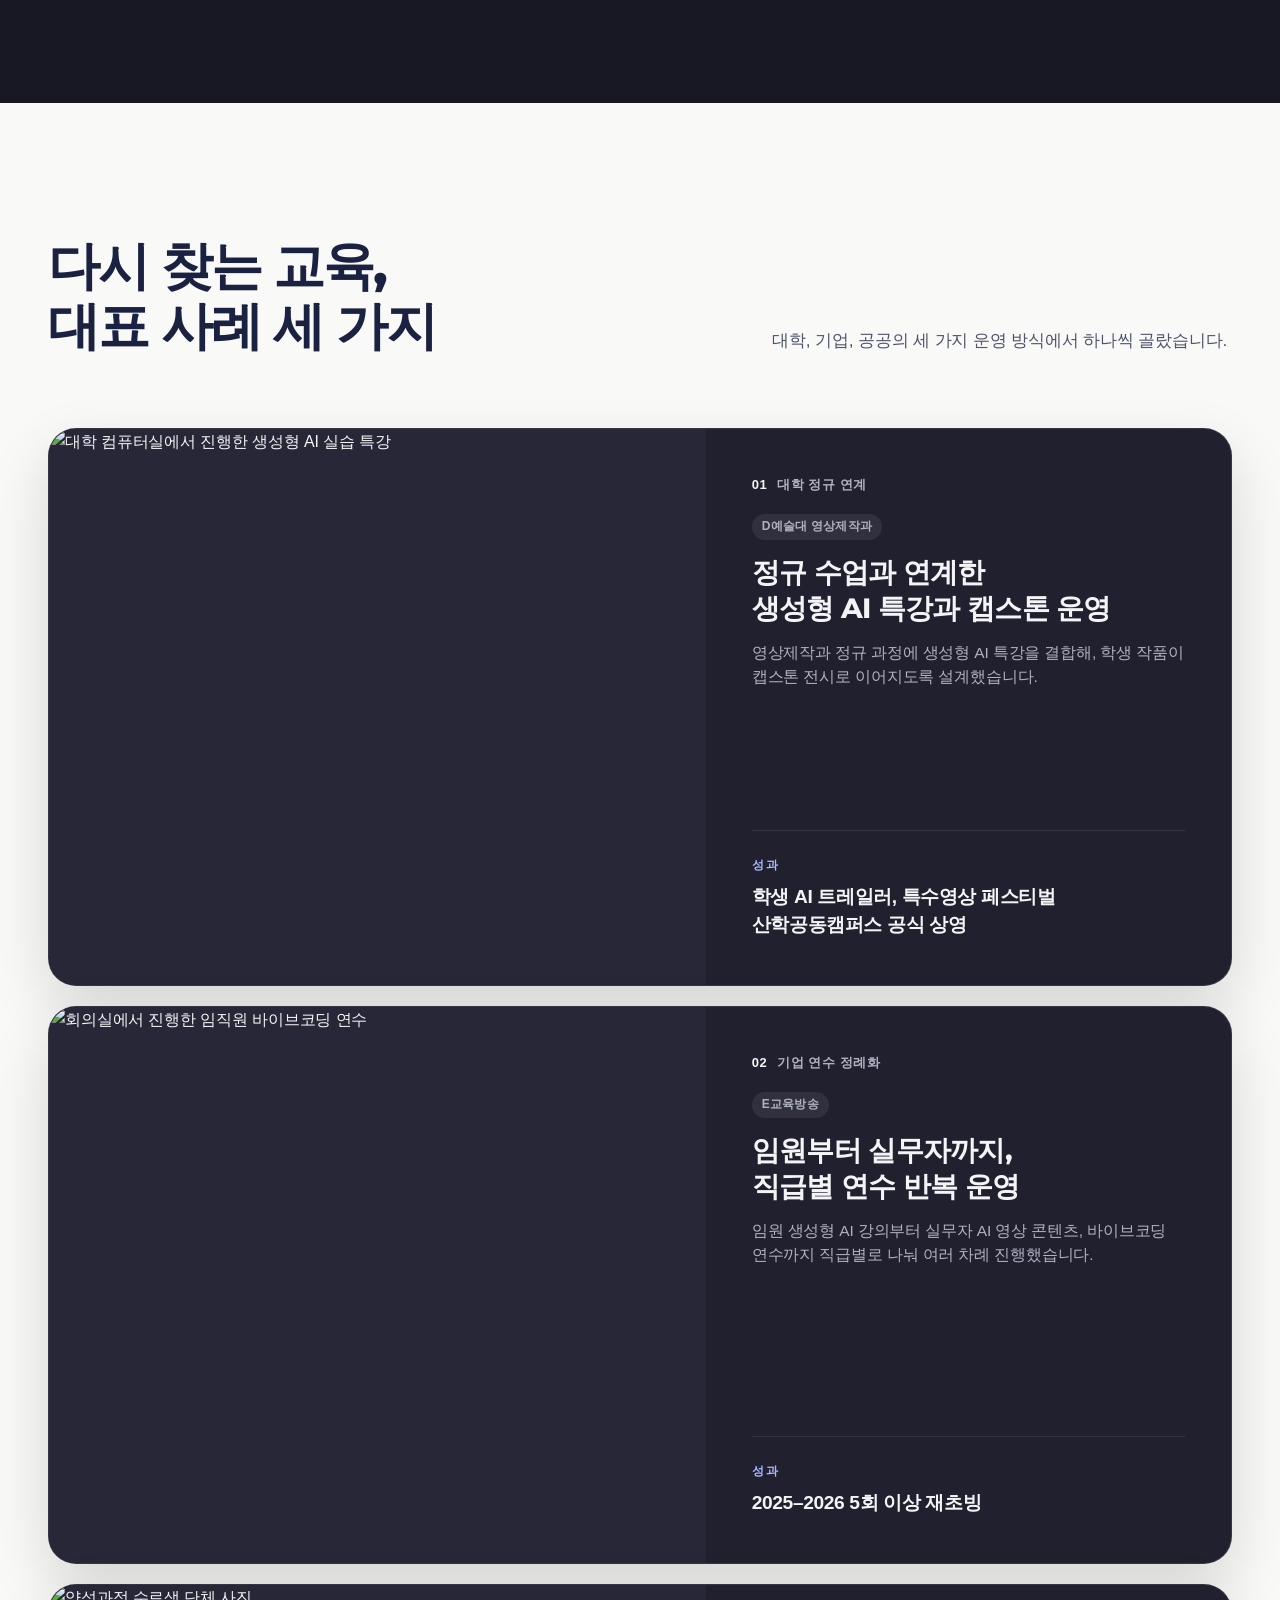
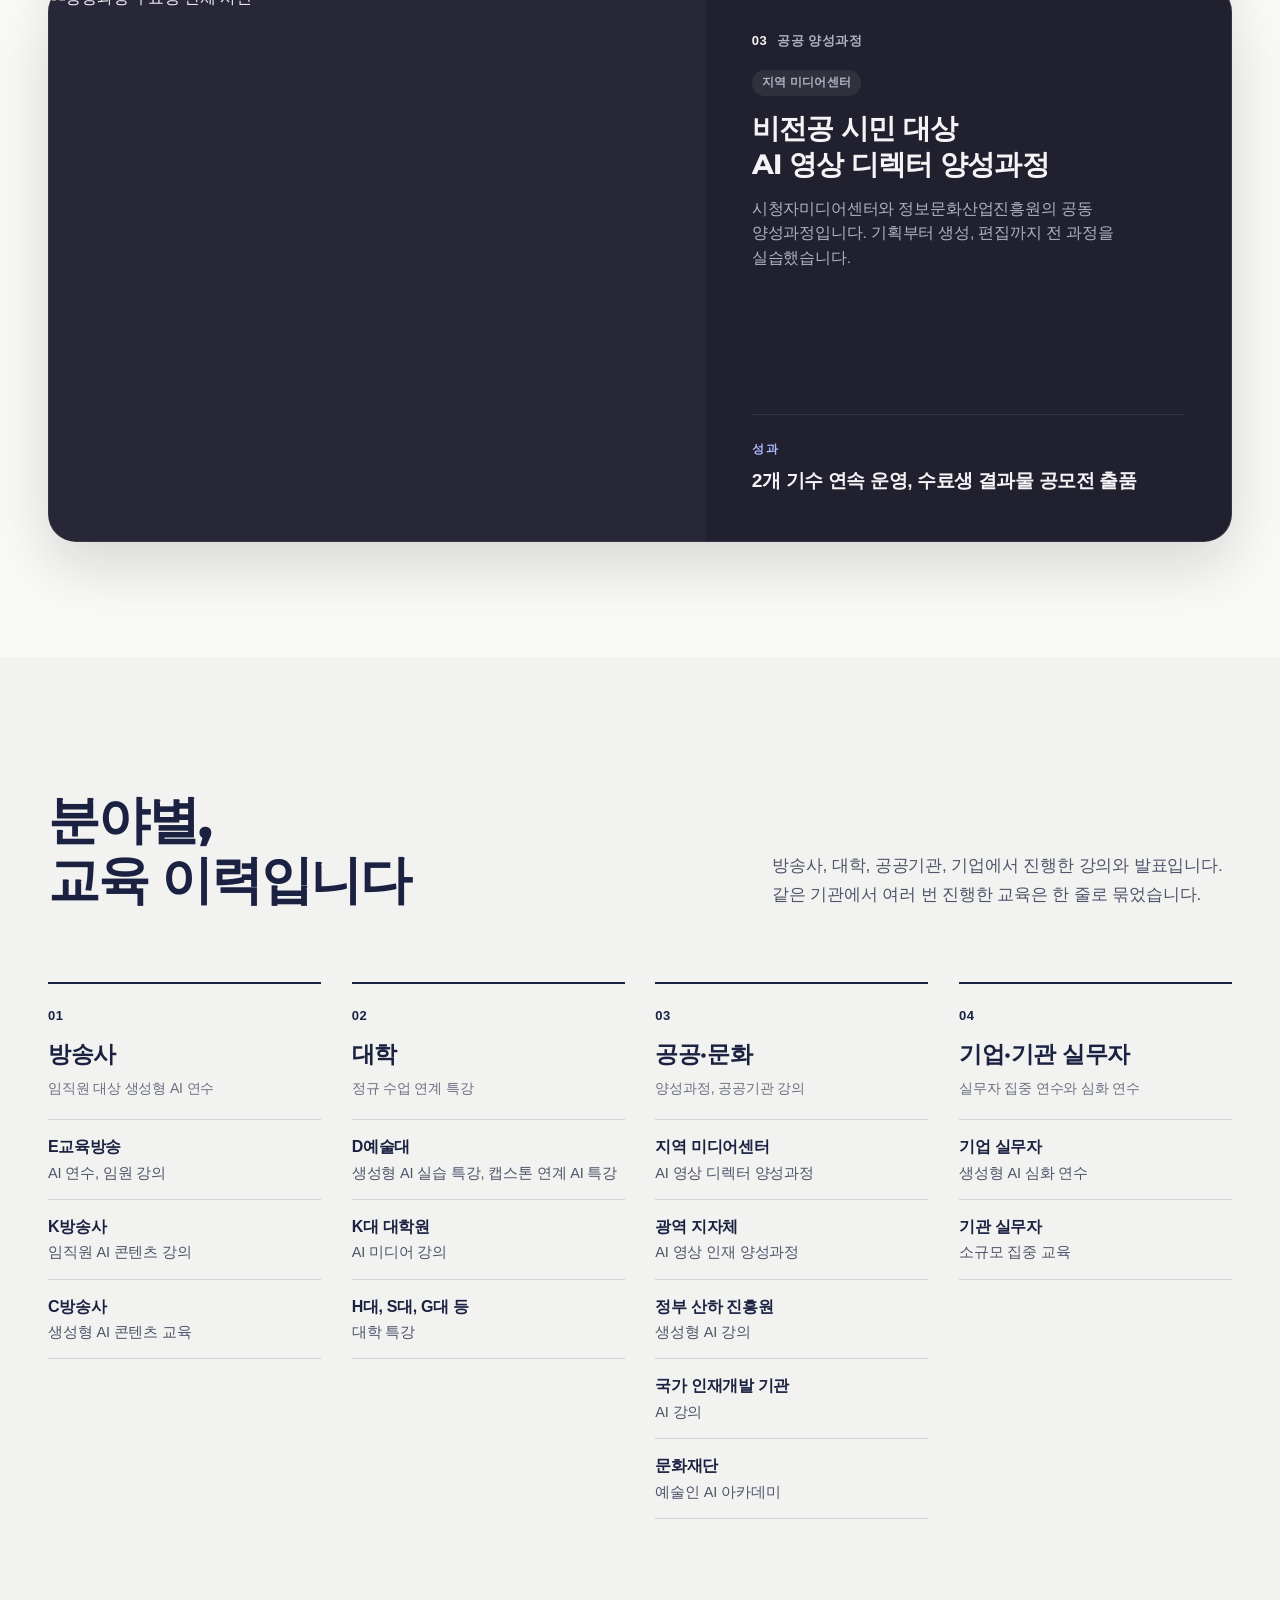
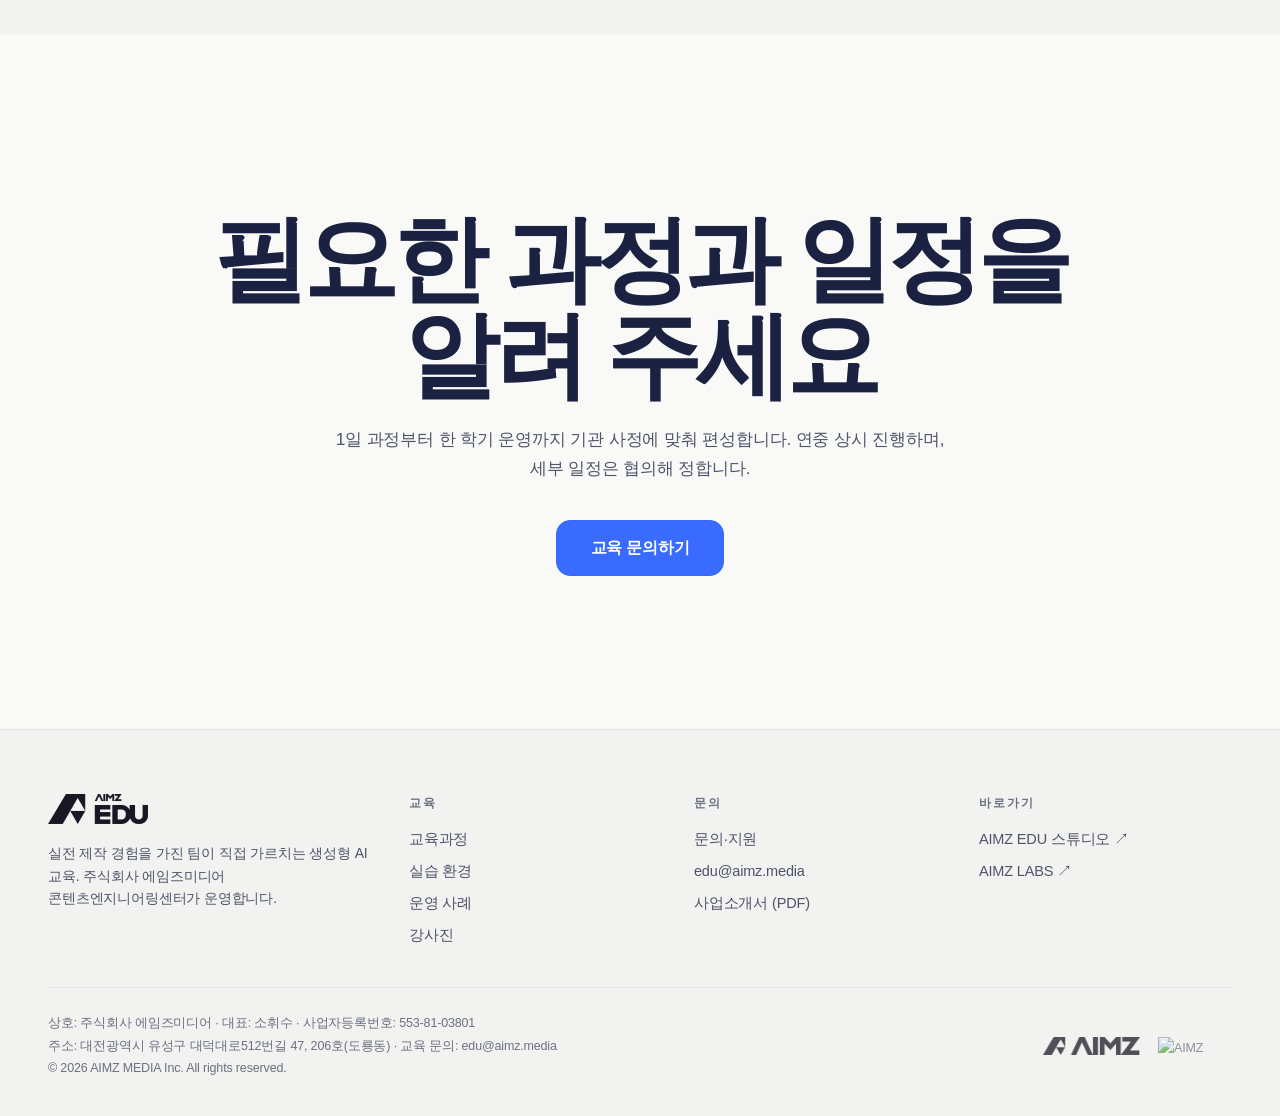
==== commit ad24d8c2: "하위 5페이지 제목·리드를 홈 말투로(02 정리안 33곳 적용) Co-Authored-By: Claude Opus 5.5 <noreply@anthropic.com>" ====
--- a/cases.html
+++ b/cases.html
@@ -44,7 +44,7 @@
 <!-- ============ 1. 첫 머리 ============ -->
 <section class="page-hero cs-hero">
   <div class="wrap">
-    <h1 class="h1" data-split="load">방송사·대학·공공기관에서<br>직접 운영한 교육입니다</h1>
+    <h1 class="h1" data-split="load">방송사·대학·공공기관에서,<br>직접 진행한 교육입니다</h1>
     <p class="lead" data-load>방송사·공공기관·대학에서 강의와 발표를 이어 왔습니다. 정규 수업 연계, 기업 연수, 공공 양성과정의 대표 사례 세 가지와 교육 이력을 정리했습니다.</p>
   </div>
   <div class="wrap cs-hero-media">
@@ -57,7 +57,7 @@
 <section class="sec dark cs-count">
   <div class="wrap cs-count-in">
     <div class="cs-count-txt">
-      <h2 class="h2" data-split>40회 이상,<br>현장에서 진행한 교육입니다</h2>
+      <h2 class="h2" data-split>2024년부터,<br>40회 이상 진행했습니다</h2>
       <p class="lead" data-reveal>방송사 임직원 연수부터 대학 정규 수업 연계, 비전공 시민 대상 양성과정까지 진행했습니다.</p>
     </div>
   </div>
@@ -76,7 +76,7 @@
   <div class="wrap">
     <div class="sec-head split">
       <div>
-        <h2 class="h2" data-split style="margin-top:18px">한 번으로 끝나지 않고,<br>다시 부르는 교육</h2>
+        <h2 class="h2" data-split style="margin-top:18px">다시 찾는 교육,<br>대표 사례 세 가지</h2>
       </div>
       <p class="lead" data-reveal>대학, 기업, 공공의 세 가지 운영 방식에서 하나씩 골랐습니다.</p>
     </div>
@@ -120,7 +120,7 @@
   <div class="wrap">
     <div class="sec-head split">
       <div>
-        <h2 class="h2" data-split style="margin-top:18px">분야별로 보는<br>교육 이력</h2>
+        <h2 class="h2" data-split style="margin-top:18px">분야별,<br>교육 이력입니다</h2>
       </div>
       <p class="lead" data-reveal>방송사, 대학, 공공기관, 기업에서 진행한 강의와 발표입니다. 같은 기관에서 여러 번 진행한 교육은 한 줄로 묶었습니다.</p>
     </div>
@@ -173,7 +173,7 @@
 <!-- ============ 5. 마무리 ============ -->
 <section class="cta">
   <div class="wrap">
-    <h2 class="display" data-split style="margin-top:22px">교육 일정을<br>잡아볼까요?</h2>
+    <h2 class="display" data-split style="margin-top:22px">필요한 과정과 일정을<br>알려 주세요</h2>
     <p class="lead" data-reveal>1일 과정부터 한 학기 운영까지 기관 사정에 맞춰 편성합니다. 연중 상시 진행하며, 세부 일정은 협의해 정합니다.</p>
     <div class="btns" data-reveal>
       <a class="btn btn-lg btn-cta" href="/contact">교육 문의하기</a>
--- a/assets/css/edu.css
+++ b/assets/css/edu.css
@@ -14,7 +14,7 @@
   --d-bg:var(--black); --d-surface:#20202F; --d-surface-2:#272738;
   --d-ink:#F4F4F6; --d-muted:#AEB2C0; --d-faint:var(--gray); --d-line:rgba(244,244,246,.1); --d-line-2:rgba(244,244,246,.2);
   /* 포인트 — 빨강을 쓸지 정해지면 이 한 줄만 바꾼다 (예: 남색으로 바꾸려면 var(--navy)) */
-  --accent:#2743BE; --accent-ink:#2743BE; /* 빨강(#FF494D) 대신 메인 남색에서 올린 파랑 — 사용자 결정 */
+  --accent:#3A6BFF; --accent-ink:#2F5DF0; /* 빨강(#FF494D) 대신 메인 남색에서 올린 파랑 — 사용자 결정 */
   /* 주 버튼 */
   --primary:var(--navy); --primary-hover:#11172E;
 
@@ -29,7 +29,7 @@
 }
 
 *,*::before,*::after{box-sizing:border-box}
-html{-webkit-text-size-adjust:100%;scroll-padding-top:calc(var(--hdr-h) + 16px)}
+html{overflow-x:clip;-webkit-text-size-adjust:100%;scroll-padding-top:calc(var(--hdr-h) + 16px)}
 html.lenis,html.lenis body{height:auto}
 .lenis.lenis-smooth{scroll-behavior:auto!important}
 .lenis.lenis-stopped{overflow:hidden}
@@ -101,7 +101,7 @@
 .dark .btn-line:hover{border-color:var(--d-ink)}
 
 /* 교육 문의 — 사이트에서 가장 눈에 띄는 버튼. 메인 남색(#1B2241)을 같은 색 계열에서 밝고 선명하게 올린 단색. 광택·빛 번짐 없이 깔끔하게 */
-:root{--cta:#2743BE;--cta-hover:#3150D2;--cta-active:#1F379F}
+:root{--cta:#3A6BFF;--cta-hover:#2F5DF0;--cta-active:#264FD6} /* LABS 파랑 — 사용자 선택 */
 .btn-cta{background:var(--cta);color:#fff;border-color:var(--cta);font-weight:700;letter-spacing:-.015em}
 .btn-cta:hover{background:var(--cta-hover);border-color:var(--cta-hover);color:#fff}
 .btn-cta:active{background:var(--cta-active);border-color:var(--cta-active)}
@@ -154,10 +154,11 @@
 .labs-glow:active{transform:scale(.98);box-shadow:0 0 0 1px rgba(58,107,255,.6),0 0 40px rgba(58,107,255,.6)}
 
 /* 포인트 밑줄 — 제목의 핵심어 아래로 옅은 파란 띠가 스크롤에 맞춰 그어진다 */
-.hl{background:linear-gradient(var(--cta),var(--cta)) no-repeat 0 100%/0% 3px;padding-bottom:3px;
+/* 제목 강조 — 연한 파스텔 파랑 형광펜이 스크롤에 맞춰 그어진다 (사용자 선택) */
+.hl{background:linear-gradient(transparent 58%,rgba(58,107,255,.18) 58%,rgba(58,107,255,.18) 94%,transparent 94%) no-repeat 0 0/0% 100%;
   transition:background-size 1.1s var(--ease-out) .25s;-webkit-box-decoration-break:clone;box-decoration-break:clone}
-.hl.on,html.reduce .hl{background-size:100% 3px}
-.dark .hl{background-image:linear-gradient(#8FA2FF,#8FA2FF)}
+.hl.on,html.reduce .hl{background-size:100% 100%}
+.dark .hl{background-image:linear-gradient(transparent 58%,rgba(120,150,255,.34) 58%,rgba(120,150,255,.34) 94%,transparent 94%)}
 .hdr-act{display:flex;gap:8px;align-items:center}
 .hdr-act .btn-sm{min-width:104px}
 .burger{display:none;width:42px;height:42px;border:0;border-radius:10px;background:transparent;position:relative}
@@ -488,6 +489,8 @@
   .ftr-top{grid-template-columns:1fr}
   .btn-lg{height:52px;padding:0 22px}
   details.qa .a{padding-left:0}
+  .btns.pair{grid-template-columns:1fr;width:100%}
+  .btns.pair .btn{min-width:0;width:100%}
 }
 @media (prefers-reduced-motion:reduce){
   .marquee-track{animation:none}
@@ -500,7 +503,11 @@
   body{font-size:17px}
   .lead{font-size:20px}
   .h2.md{font-size:46px}
-  .card p,.small{font-size:16px}
+  .card p,.small,.list-lines li,.tm-list li,.tm-aff,.sv-list p,.wq p,.pj p,.tc span,.proof span,.flow p,.pillar p:not(.pl-k),.pb-card p,.svc-dl>div,.steps-list p,.cap,.shot figcaption{font-size:16.5px}
+  table.t{font-size:16px}
+  .kicker,.tag,.chips li,.cr-k,.pl-k,.note{font-size:14px}
+  .h4{font-size:21px}
+  .nav a{font-size:15.5px}
 }
 @media (min-width:1920px){:root{--wrap:1560px} html{font-size:106%}}
 .ic{display:block}
@@ -512,8 +519,22 @@
 .stats b,.stats b sup{white-space:nowrap}
 
 .fl.hide-foot{opacity:0!important;transform:translateY(12px)!important;pointer-events:none!important}
-@media (max-width:1599px){
+@media (min-width:0px){
   .fl a{padding-right:0}
   .fl p{position:absolute;width:1px;height:1px;overflow:hidden;clip:rect(0 0 0 0);white-space:nowrap}
   .fl-x{display:none}
 }
+
+/* 첫 화면 Contact — 크게, 테두리를 따라 빛이 천천히 돈다 */
+.btn-cta.cta-hero{position:relative;isolation:isolate;overflow:hidden;height:62px;padding:0 32px 0 7px;gap:14px;font-size:17px;background:transparent;border:0}
+.btn-cta.cta-hero::before{content:"";position:absolute;z-index:-2;left:50%;top:50%;width:300%;aspect-ratio:1;translate:-50% -50%;
+  background:conic-gradient(from 0deg,transparent 0 70%,rgba(169,184,255,.0) 72%,#C9D3FF 84%,#fff 88%,rgba(169,184,255,0) 94%,transparent 100%);
+  animation:ctaSpin 4.5s linear infinite}
+.btn-cta.cta-hero::after{content:"";position:absolute;z-index:-1;inset:2px;border-radius:inherit;background:var(--cta);transition:background .3s}
+.btn-cta.cta-hero:hover::after{background:var(--cta-hover)}
+.btn-cta.cta-hero{box-shadow:0 12px 34px rgba(24,24,37,.35)}
+.btn-cta.cta-hero .ic-send{width:20px;height:20px;padding:11px}
+.btn-cta.cta-hero:hover .ic-send{transform:translate(3px,-3px) rotate(-8deg)}
+@keyframes ctaSpin{to{rotate:360deg}}
+@media (prefers-reduced-motion:reduce){.btn-cta.cta-hero::before{animation:none;background:rgba(201,211,255,.5)}}
+.cta-note{margin:14px 0 0;font-size:13.5px;color:rgba(255,255,255,.78);letter-spacing:-.005em}
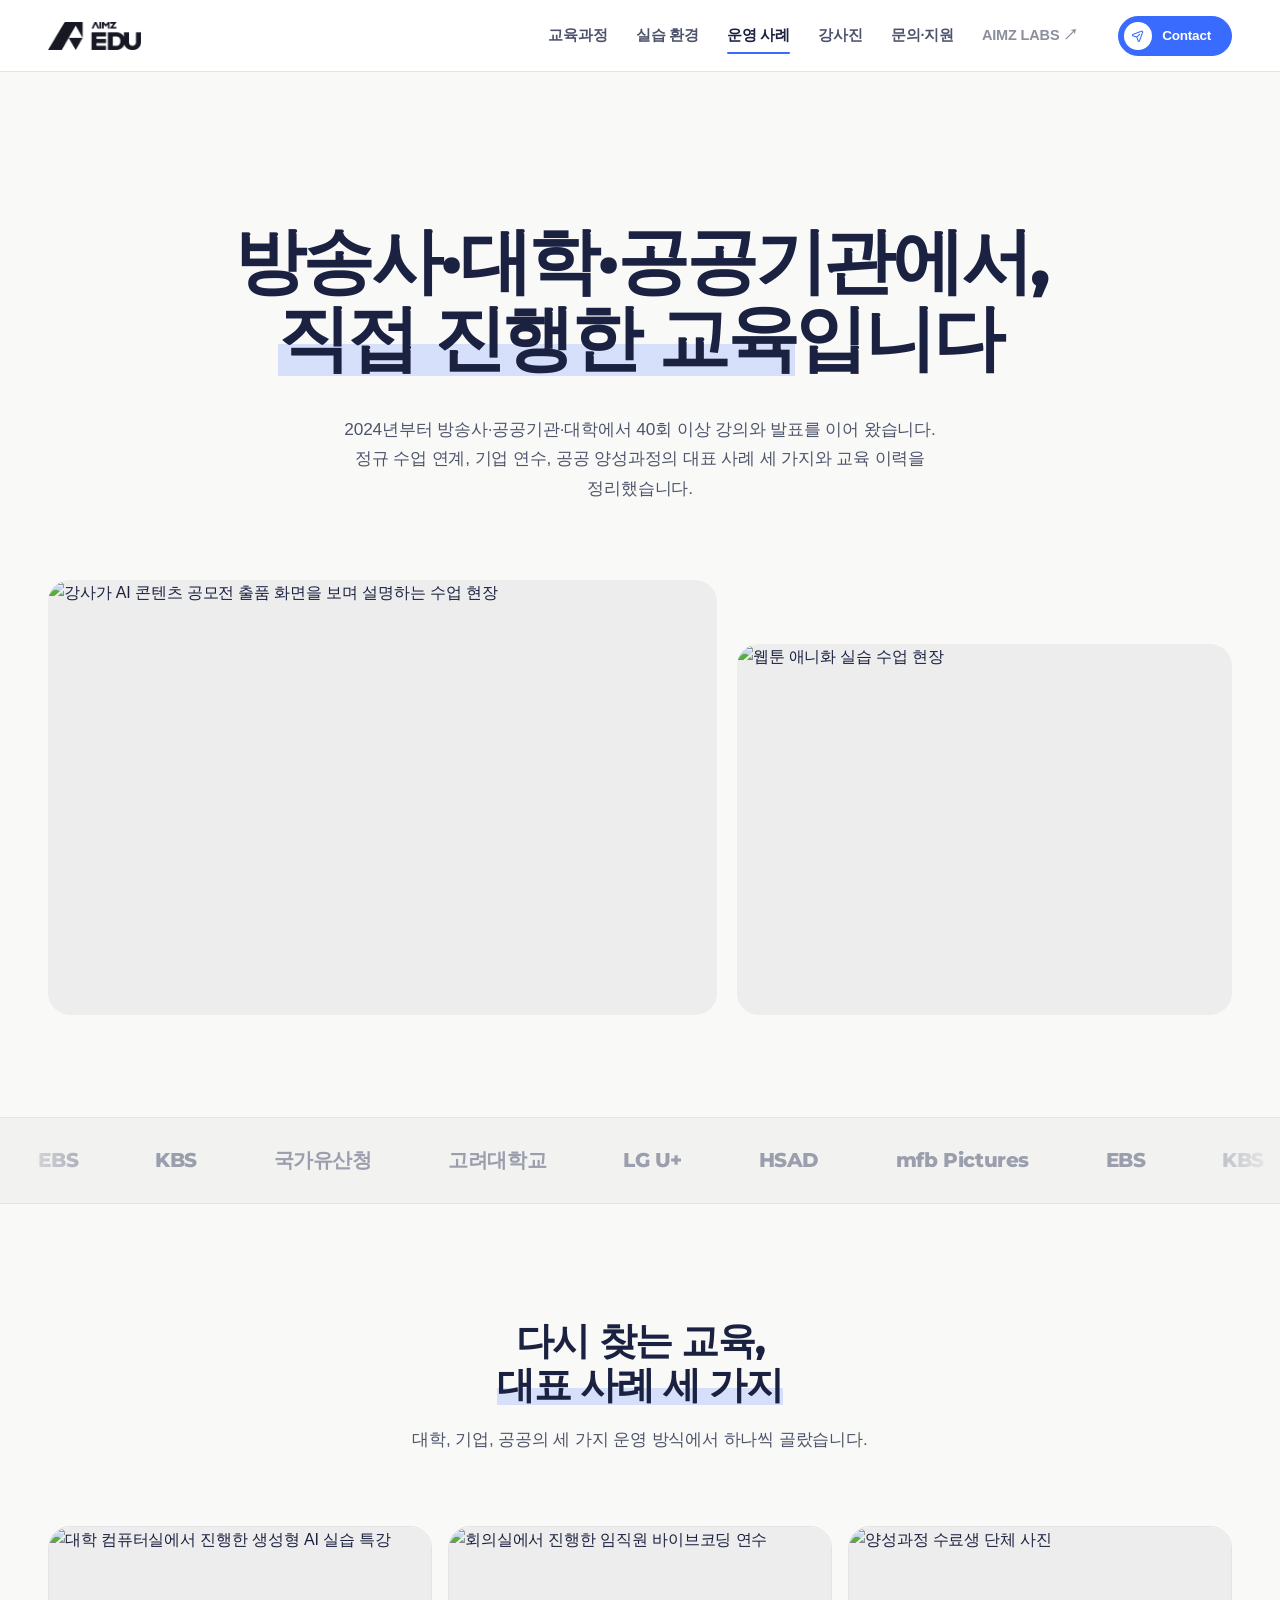
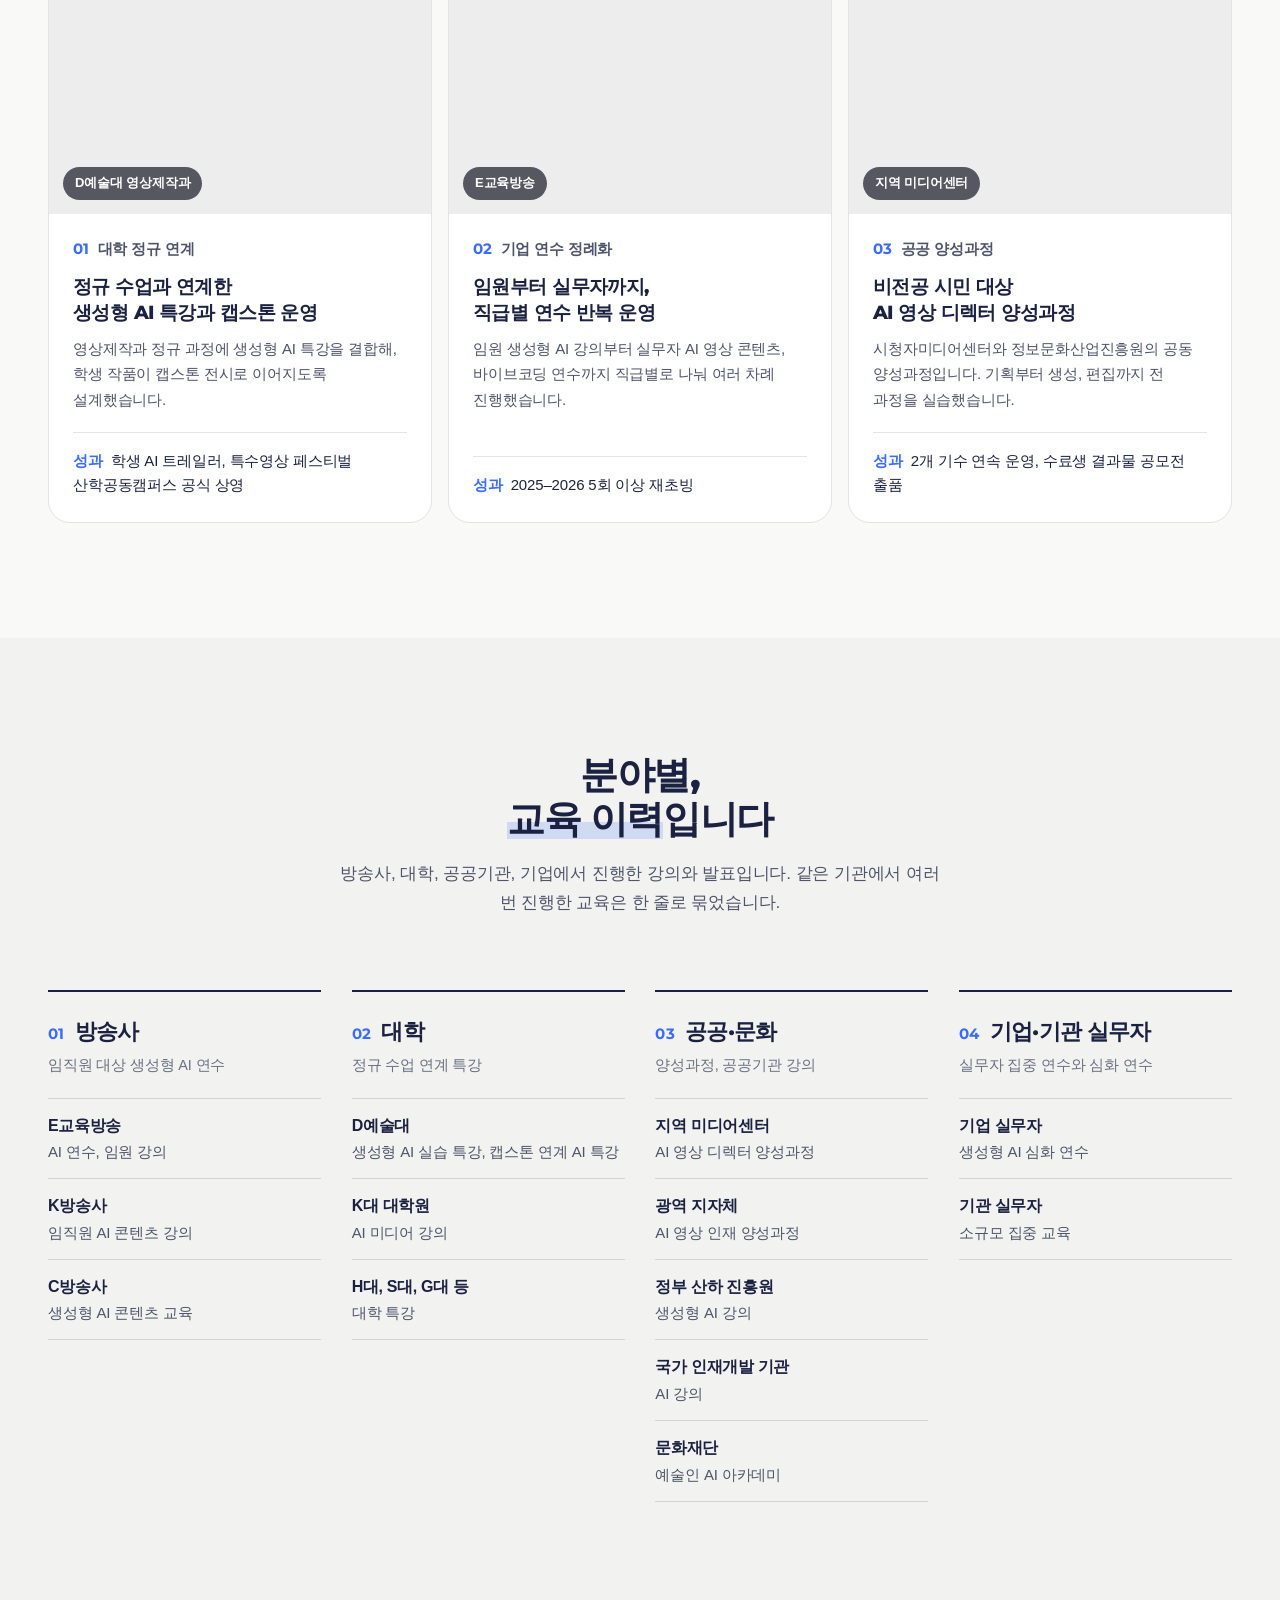
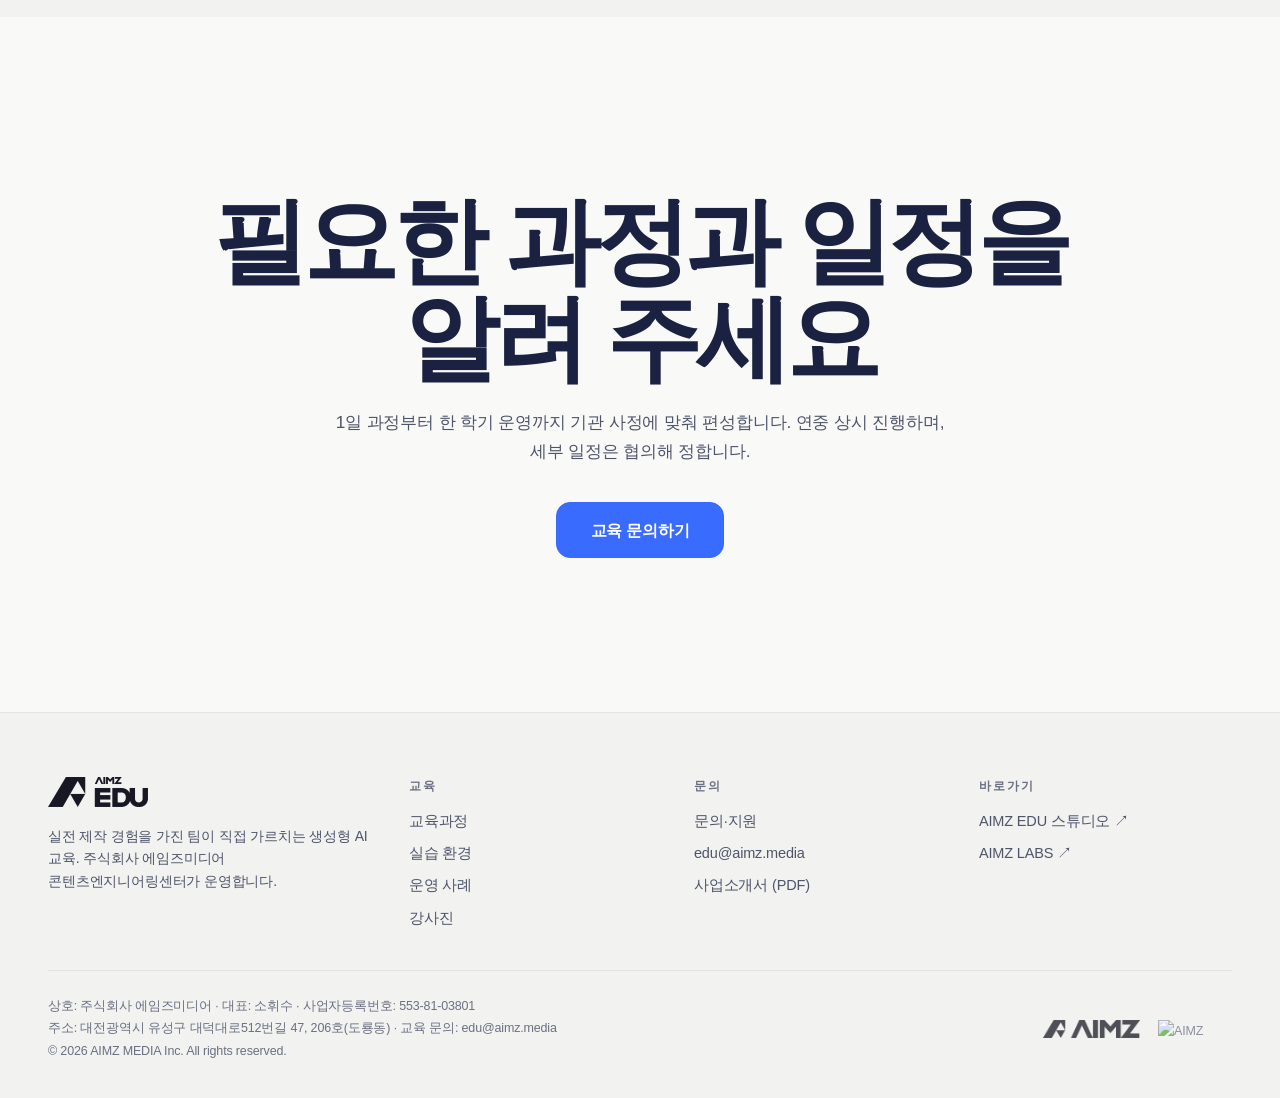
==== commit d647b5d5: "첫 화면 파스텔 막 한 단계 진하게 Co-Authored-By: Claude Opus 5.5 <noreply@anthropic.com>" ====
--- a/cases.html
+++ b/cases.html
@@ -41,11 +41,13 @@
 
 <main id="main">
 
-<!-- ============ 1. 첫 머리 ============ -->
+<!-- ============ 1. 첫 머리 (가운데 · 40회 이상은 리드 문장 안으로) ============ -->
 <section class="page-hero cs-hero">
   <div class="wrap">
-    <h1 class="h1" data-split="load">방송사·대학·공공기관에서,<br>직접 진행한 교육입니다</h1>
-    <p class="lead" data-load>방송사·공공기관·대학에서 강의와 발표를 이어 왔습니다. 정규 수업 연계, 기업 연수, 공공 양성과정의 대표 사례 세 가지와 교육 이력을 정리했습니다.</p>
+    <div class="sec-head center cs-hero-head">
+      <h1 class="h1" data-split="load">방송사·대학·공공기관에서,<br><span class="hl">직접 진행한 교육</span>입니다</h1>
+      <p class="lead" data-load>2024년부터 방송사·공공기관·대학에서 40회 이상 강의와 발표를 이어 왔습니다. 정규 수업 연계, 기업 연수, 공공 양성과정의 대표 사례 세 가지와 교육 이력을 정리했습니다.</p>
+    </div>
   </div>
   <div class="wrap cs-hero-media">
     <figure class="shot cs-hm cs-hm-1" data-reveal="clip"><img src="/assets/img/slides/e-award.jpg" alt="강사가 AI 콘텐츠 공모전 출품 화면을 보며 설명하는 수업 현장" data-zoom></figure>
@@ -53,62 +55,47 @@
   </div>
 </section>
 
-<!-- ============ 2. 숫자 · 함께한 기관 ============ -->
-<section class="sec dark cs-count">
-  <div class="wrap cs-count-in">
-    <div class="cs-count-txt">
-      <h2 class="h2" data-split>2024년부터,<br>40회 이상 진행했습니다</h2>
-      <p class="lead" data-reveal>방송사 임직원 연수부터 대학 정규 수업 연계, 비전공 시민 대상 양성과정까지 진행했습니다.</p>
-    </div>
-  </div>
-  <div class="cs-clients" aria-label="함께한 기관·기업">
-    <p class="small wrap">함께한 기관·기업</p>
-    <div class="marquee" style="--mq-dur:36s">
-      <div class="marquee-track">
-        <span class="mq-word">EBS</span><span class="mq-word">KBS</span><span class="mq-word">국가유산청</span><span class="mq-word">고려대학교</span><span class="mq-word">LG U+</span><span class="mq-word">HSAD</span><span class="mq-word">mfb Pictures</span>
-      </div>
-    </div>
+<!-- ============ 2. 함께한 기관 — 홈 기관 띠와 같은 밝은 띠 ============ -->
+<!-- 실명 사용 동의 확인 전 — 확인되면 이 주석을 지운다 -->
+<section class="logos cs-logos" aria-label="함께한 기관·기업">
+  <div class="marquee" style="--mq-dur:36s">
+    <div class="marquee-track"><span class="mq-word">EBS</span><span class="mq-word">KBS</span><span class="mq-word">국가유산청</span><span class="mq-word">고려대학교</span><span class="mq-word">LG U+</span><span class="mq-word">HSAD</span><span class="mq-word">mfb Pictures</span></div>
   </div>
 </section>
 
-<!-- ============ 3. 대표 사례 (겹쳐 쌓인다) ============ -->
+<!-- ============ 3. 대표 사례 — 밝은 사진 카드 세 장 ============ -->
 <section class="sec cs-cases">
   <div class="wrap">
-    <div class="sec-head split">
-      <div>
-        <h2 class="h2" data-split style="margin-top:18px">다시 찾는 교육,<br>대표 사례 세 가지</h2>
-      </div>
+    <div class="sec-head center">
+      <h2 class="h2 md" data-split>다시 찾는 교육,<br><span class="hl">대표 사례 세 가지</span></h2>
       <p class="lead" data-reveal>대학, 기업, 공공의 세 가지 운영 방식에서 하나씩 골랐습니다.</p>
     </div>
-    <div class="stack" data-stack>
-      <article class="stack-card cs-case dark">
-        <div class="cs-case-img"><img src="/assets/img/slides/s-univ_hd.jpg" alt="대학 컴퓨터실에서 진행한 생성형 AI 실습 특강" loading="lazy"></div>
+    <div class="cs-grid" data-stagger>
+      <article class="cs-case" data-reveal>
+        <figure class="cs-case-img"><img src="/assets/img/slides/s-univ_hd.jpg" alt="대학 컴퓨터실에서 진행한 생성형 AI 실습 특강" loading="lazy"><figcaption>D예술대 영상제작과</figcaption></figure>
         <div class="cs-case-txt">
-          <p class="kicker"><b>01</b>대학 정규 연계</p>
-          <span class="tag">D예술대 영상제작과</span>
-          <h3 class="h3">정규 수업과 연계한<br>생성형 AI 특강과 캡스톤 운영</h3>
+          <p class="step"><b>01</b>대학 정규 연계</p>
+          <h3>정규 수업과 연계한<br>생성형 AI 특강과 캡스톤 운영</h3>
           <p>영상제작과 정규 과정에 생성형 AI 특강을 결합해, 학생 작품이 캡스톤 전시로 이어지도록 설계했습니다.</p>
-          <p class="cs-res"><span>성과</span>학생 AI 트레일러, 특수영상 페스티벌 산학공동캠퍼스 공식 상영</p>
+          <p class="cs-res"><b>성과</b>학생 AI 트레일러, 특수영상 페스티벌 산학공동캠퍼스 공식 상영</p>
         </div>
       </article>
-      <article class="stack-card cs-case dark">
-        <div class="cs-case-img"><img src="/assets/img/seminar.jpg" alt="회의실에서 진행한 임직원 바이브코딩 연수" loading="lazy"></div>
+      <article class="cs-case" data-reveal>
+        <figure class="cs-case-img"><img src="/assets/img/seminar.jpg" alt="회의실에서 진행한 임직원 바이브코딩 연수" loading="lazy"><figcaption>E교육방송</figcaption></figure>
         <div class="cs-case-txt">
-          <p class="kicker"><b>02</b>기업 연수 정례화</p>
-          <span class="tag">E교육방송</span>
-          <h3 class="h3">임원부터 실무자까지,<br>직급별 연수 반복 운영</h3>
+          <p class="step"><b>02</b>기업 연수 정례화</p>
+          <h3>임원부터 실무자까지,<br>직급별 연수 반복 운영</h3>
           <p>임원 생성형 AI 강의부터 실무자 AI 영상 콘텐츠, 바이브코딩 연수까지 직급별로 나눠 여러 차례 진행했습니다.</p>
-          <p class="cs-res"><span>성과</span>2025–2026 5회 이상 재초빙</p>
+          <p class="cs-res"><b>성과</b>2025–2026 5회 이상 재초빙</p>
         </div>
       </article>
-      <article class="stack-card cs-case dark">
-        <div class="cs-case-img"><img src="/assets/img/slides/s-public_hd.jpg" alt="양성과정 수료생 단체 사진" loading="lazy"></div>
+      <article class="cs-case" data-reveal>
+        <figure class="cs-case-img"><img src="/assets/img/slides/s-public_hd.jpg" alt="양성과정 수료생 단체 사진" loading="lazy"><figcaption>지역 미디어센터</figcaption></figure>
         <div class="cs-case-txt">
-          <p class="kicker"><b>03</b>공공 양성과정</p>
-          <span class="tag">지역 미디어센터</span>
-          <h3 class="h3">비전공 시민 대상<br>AI 영상 디렉터 양성과정</h3>
+          <p class="step"><b>03</b>공공 양성과정</p>
+          <h3>비전공 시민 대상<br>AI 영상 디렉터 양성과정</h3>
           <p>시청자미디어센터와 정보문화산업진흥원의 공동 양성과정입니다. 기획부터 생성, 편집까지 전 과정을 실습했습니다.</p>
-          <p class="cs-res"><span>성과</span>2개 기수 연속 운영, 수료생 결과물 공모전 출품</p>
+          <p class="cs-res"><b>성과</b>2개 기수 연속 운영, 수료생 결과물 공모전 출품</p>
         </div>
       </article>
     </div>
@@ -118,16 +105,13 @@
 <!-- ============ 4. 교육 · 강의 이력 (분야별) ============ -->
 <section class="sec soft cs-history">
   <div class="wrap">
-    <div class="sec-head split">
-      <div>
-        <h2 class="h2" data-split style="margin-top:18px">분야별,<br>교육 이력입니다</h2>
-      </div>
+    <div class="sec-head center">
+      <h2 class="h2 md" data-split>분야별,<br><span class="hl">교육 이력</span>입니다</h2>
       <p class="lead" data-reveal>방송사, 대학, 공공기관, 기업에서 진행한 강의와 발표입니다. 같은 기관에서 여러 번 진행한 교육은 한 줄로 묶었습니다.</p>
     </div>
     <div class="cs-hist" data-stagger>
       <div class="cs-hist-col" data-reveal>
-        <p class="kicker"><b>01</b></p>
-        <h3 class="h4">방송사</h3>
+        <h3 class="cs-hist-h"><b>01</b>방송사</h3>
         <p class="cs-hist-sub">임직원 대상 생성형 AI 연수</p>
         <ul>
           <li><b>E교육방송</b><span>AI 연수, 임원 강의</span></li>
@@ -136,8 +120,7 @@
         </ul>
       </div>
       <div class="cs-hist-col" data-reveal>
-        <p class="kicker"><b>02</b></p>
-        <h3 class="h4">대학</h3>
+        <h3 class="cs-hist-h"><b>02</b>대학</h3>
         <p class="cs-hist-sub">정규 수업 연계 특강</p>
         <ul>
           <li><b>D예술대</b><span>생성형 AI 실습 특강, 캡스톤 연계 AI 특강</span></li>
@@ -146,8 +129,7 @@
         </ul>
       </div>
       <div class="cs-hist-col" data-reveal>
-        <p class="kicker"><b>03</b></p>
-        <h3 class="h4">공공·문화</h3>
+        <h3 class="cs-hist-h"><b>03</b>공공·문화</h3>
         <p class="cs-hist-sub">양성과정, 공공기관 강의</p>
         <ul>
           <li><b>지역 미디어센터</b><span>AI 영상 디렉터 양성과정</span></li>
@@ -158,8 +140,7 @@
         </ul>
       </div>
       <div class="cs-hist-col" data-reveal>
-        <p class="kicker"><b>04</b></p>
-        <h3 class="h4">기업·기관 실무자</h3>
+        <h3 class="cs-hist-h"><b>04</b>기업·기관 실무자</h3>
         <p class="cs-hist-sub">실무자 집중 연수와 심화 연수</p>
         <ul>
           <li><b>기업 실무자</b><span>생성형 AI 심화 연수</span></li>
--- a/assets/css/p-cases.css
+++ b/assets/css/p-cases.css
@@ -1,63 +1,62 @@
-/* AIMZ EDU — 운영 사례 전용 */
+/* AIMZ EDU — 운영 사례 전용 · 홈 결: 가운데 제목, 밝은 바탕, 큰 숫자 없음 */
 
-/* 1. 첫 머리 — 사진 두 장 */
-.cs-hero{overflow:hidden}
+/* 1. 첫 머리 — 가운데 제목 + 사진 두 장 */
+.cs-hero{overflow:hidden;padding-bottom:clamp(64px,8vw,104px)}
+.cs-hero-head{margin-bottom:0}
+.cs-hero-head .h1{text-wrap:balance}
+.cs-hero-head .lead{max-width:680px}
 .cs-hero-media{display:grid;grid-template-columns:minmax(0,1.35fr) minmax(0,1fr);gap:clamp(12px,1.6vw,20px);margin-top:clamp(48px,6vw,80px)}
 .cs-hm{margin:0;height:clamp(260px,34vw,520px)}
 .cs-hm-2{margin-top:clamp(32px,5vw,72px);height:clamp(228px,29vw,448px)}
 
-/* 2. 숫자 · 함께한 기관 */
-.cs-count-in{display:grid;grid-template-columns:minmax(0,1fr) minmax(0,1fr);gap:clamp(32px,5vw,80px);align-items:end}
-.cs-num{display:block;font-size:clamp(120px,22vw,340px);line-height:.82;font-weight:800;letter-spacing:-.065em;font-variant-numeric:tabular-nums;white-space:nowrap}
-.cs-num span{display:inline-block;min-width:2ch;text-align:right}
-.cs-num sup{font-size:.36em;color:var(--accent);vertical-align:top;position:relative;top:.08em;margin-left:.04em}
-.cs-num-cap{display:block;margin-top:22px;padding-top:16px;border-top:1px solid var(--d-line);font-size:14px;color:var(--d-muted)}
-.cs-count-txt .h2{margin-top:18px}
-.cs-count-txt .lead{margin-top:22px}
-.cs-clients{margin-top:clamp(64px,8vw,104px)}
-.cs-clients .small{margin:0 auto 18px;color:var(--d-faint);font-size:12px;letter-spacing:.16em;text-transform:uppercase;font-weight:700}
-.cs-clients .mq-word{font-size:clamp(22px,2.6vw,34px);font-weight:800;color:var(--d-muted);padding:0 clamp(22px,3vw,44px)}
-.cs-clients .mq-word::after{content:"";width:6px;height:6px;border-radius:50%;background:var(--d-line-2);margin-left:clamp(22px,3vw,44px)}
+/* 2. 함께한 기관 — 홈 기관 띠와 같은 모양 (edu.css .logos) */
+.cs-logos{border-top:1px solid var(--line)}
 
-/* 3. 대표 사례 — 큰 사진 카드가 위로 쌓인다 */
-.cs-case{display:grid;grid-template-columns:minmax(0,1.25fr) minmax(0,1fr);min-height:clamp(440px,62vh,600px);
-  background:var(--d-surface);border:1px solid var(--d-line);border-radius:var(--radius-xl);overflow:hidden;box-shadow:0 24px 60px rgba(12,12,15,.14)}
-.cs-case-img{position:relative;overflow:hidden;background:var(--d-surface-2)}
-.cs-case-img img{position:absolute;inset:0;width:100%;height:100%;object-fit:cover}
-.cs-case-txt{padding:clamp(28px,3.6vw,52px);display:flex;flex-direction:column;align-items:flex-start}
-.cs-case-txt .tag{margin-top:18px}
-.cs-case-txt .h3{margin-top:14px}
-.cs-case-txt>p:not(.kicker):not(.cs-res){margin:14px 0 0;color:var(--d-muted);font-size:15.5px}
-.cs-res{margin:auto 0 0;padding-top:28px;width:100%;display:grid;gap:8px;font-size:clamp(17px,1.5vw,20px);font-weight:700;line-height:1.45;letter-spacing:-.02em}
-.cs-res::before{content:"";display:block;height:1px;background:var(--d-line);margin-bottom:18px}
-.cs-res span{font-size:12px;letter-spacing:.16em;text-transform:uppercase;color:#A9B8FF;font-weight:800}
+/* 3. 대표 사례 — 밝은 바탕 사진 카드 세 장 (번호 하나 · 표찰 하나) */
+.cs-grid{display:grid;grid-template-columns:repeat(3,minmax(0,1fr));gap:16px}
+.cs-case{display:flex;flex-direction:column;border-radius:var(--radius-lg);background:var(--surface);border:1px solid var(--line);overflow:hidden;
+  transition:border-color .3s,transform .4s var(--ease),box-shadow .4s var(--ease)}
+.cs-case:hover{border-color:var(--cta);transform:translateY(-4px);box-shadow:0 18px 40px rgba(58,107,255,.12)}
+.cs-case-img{position:relative;margin:0;aspect-ratio:4/3;overflow:hidden;background:var(--surface-3)}
+.cs-case-img img{width:100%;height:100%;object-fit:cover;transition:transform 1s var(--ease)}
+.cs-case:hover .cs-case-img img{transform:scale(1.04)}
+.cs-case-img figcaption{position:absolute;left:14px;bottom:14px;padding:6px 12px;border-radius:999px;background:rgba(24,24,37,.7);color:#fff;font-size:13px;font-weight:600;backdrop-filter:blur(6px)}
+.cs-case-txt{display:flex;flex-direction:column;flex:1;padding:24px 24px 26px}
+.step{display:flex;gap:8px;align-items:baseline;margin:0;font-size:14.5px;font-weight:700;color:var(--muted)}
+.step b{font-family:var(--font-head);font-size:14.5px;letter-spacing:.02em;color:var(--cta)}
+.cs-case h3{margin:12px 0 0;font-family:var(--font-head);font-size:clamp(19px,1.5vw,22px);font-weight:800;letter-spacing:-.03em;line-height:1.38}
+.cs-case-txt>p:not(.step):not(.cs-res){margin:10px 0 0;font-size:15px;line-height:1.7;color:var(--muted)}
+.cs-res{margin:auto 0 0;padding-top:20px;font-size:15px;font-weight:500;line-height:1.55;color:var(--ink)}
+.cs-res::before{content:"";display:block;height:1px;background:var(--line);margin-bottom:16px}
+.cs-res b{margin-right:8px;color:var(--cta);font-weight:700}
 
 /* 4. 교육 · 강의 이력 — 분야별 목록 */
 .cs-hist{display:grid;grid-template-columns:repeat(4,minmax(0,1fr));gap:clamp(20px,2.4vw,32px)}
 .cs-hist-col{border-top:2px solid var(--ink);padding-top:22px}
-.cs-hist-col .h4{margin-top:12px;font-size:clamp(20px,1.8vw,24px)}
-.cs-hist-sub{margin:6px 0 0;font-size:14px;color:var(--faint)}
+.cs-hist-h{display:flex;gap:10px;align-items:baseline;margin:0;font-family:var(--font-head);font-size:clamp(20px,1.7vw,23px);font-weight:800;letter-spacing:-.03em}
+.cs-hist-h b{font-size:14.5px;letter-spacing:.02em;color:var(--cta)}
+.cs-hist-sub{margin:6px 0 0;font-size:14.5px;color:var(--faint)}
 .cs-hist ul{list-style:none;margin:20px 0 0;padding:0;border-top:1px solid var(--line-2)}
 .cs-hist li{display:grid;gap:2px;padding:14px 0;border-bottom:1px solid var(--line-2)}
 .cs-hist li b{font-size:16px;font-weight:700;letter-spacing:-.02em}
-.cs-hist li span{font-size:14.5px;color:var(--muted)}
+.cs-hist li span{font-size:15px;color:var(--muted)}
 
 @media (max-width:1080px){
   .cs-hist{grid-template-columns:repeat(2,minmax(0,1fr));row-gap:48px}
 }
 @media (max-width:900px){
-  .cs-count-in{grid-template-columns:1fr;align-items:start}
-  .cs-case{grid-template-columns:1fr;min-height:0}
-  .cs-case-img{aspect-ratio:16/10}
-  /* 좁은 화면에선 카드가 쌓이지 않으므로 공용 JS 의 어둡게 · 줄이기를 끈다 */
-  .cs-case{filter:none!important;transform:none!important}
+  .cs-grid{grid-template-columns:1fr;max-width:560px;margin-inline:auto}
 }
 @media (max-width:640px){
   .cs-hero-media{grid-template-columns:1fr}
   .cs-hm,.cs-hm-2{height:auto;aspect-ratio:4/3;margin-top:0}
-  .cs-num{font-size:clamp(112px,40vw,180px)}
   .cs-hist{grid-template-columns:1fr;row-gap:40px}
 }
 
-/* 큰 숫자(40+)를 빼고 글 한 단으로 */
-.cs-count-in{display:block;max-width:820px}
+/* 넓은 화면 — 본문 글자를 15px 아래로 두지 않는다 */
+@media (min-width:1600px){
+  .cs-case-txt>p:not(.step):not(.cs-res),.cs-res,.cs-hist li span{font-size:16.5px}
+  .cs-hist li b{font-size:17px}
+  .step,.step b,.cs-hist-sub,.cs-case-img figcaption{font-size:15px}
+  .cs-case h3{font-size:23px}
+}
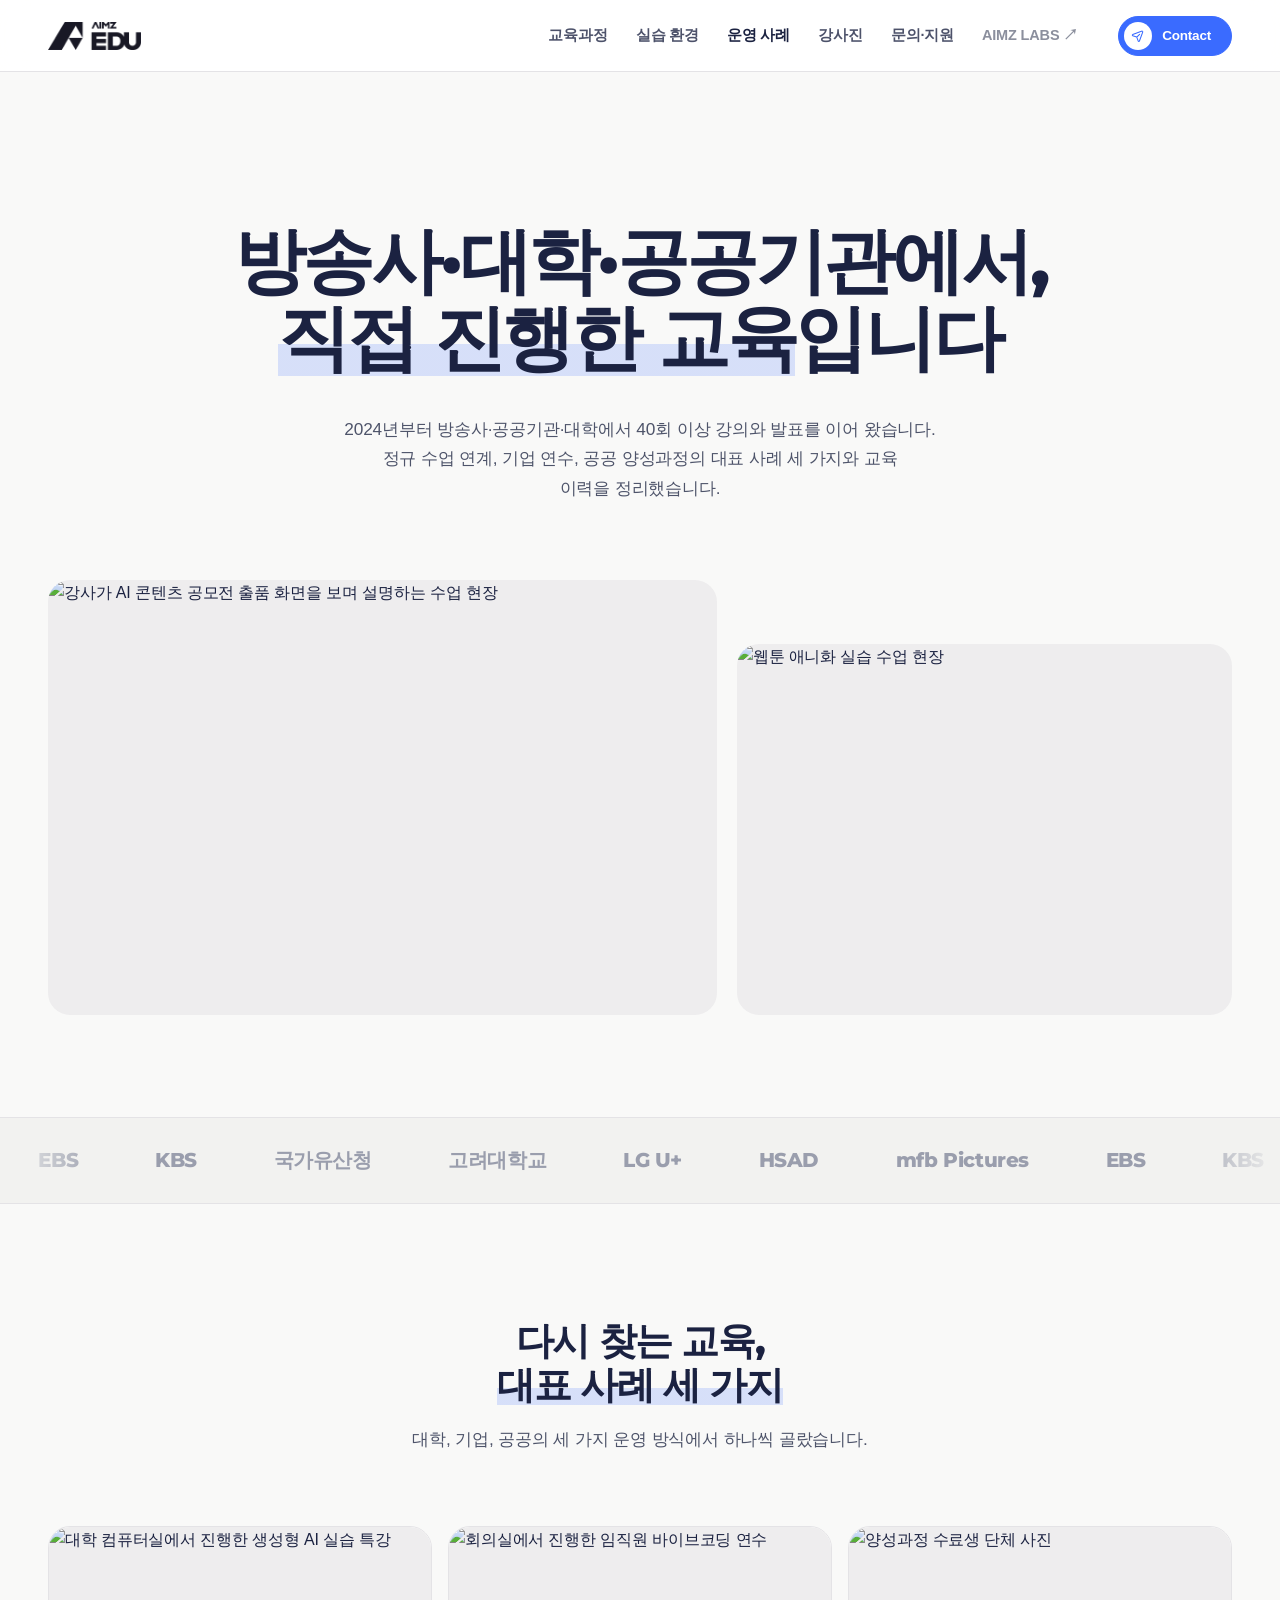
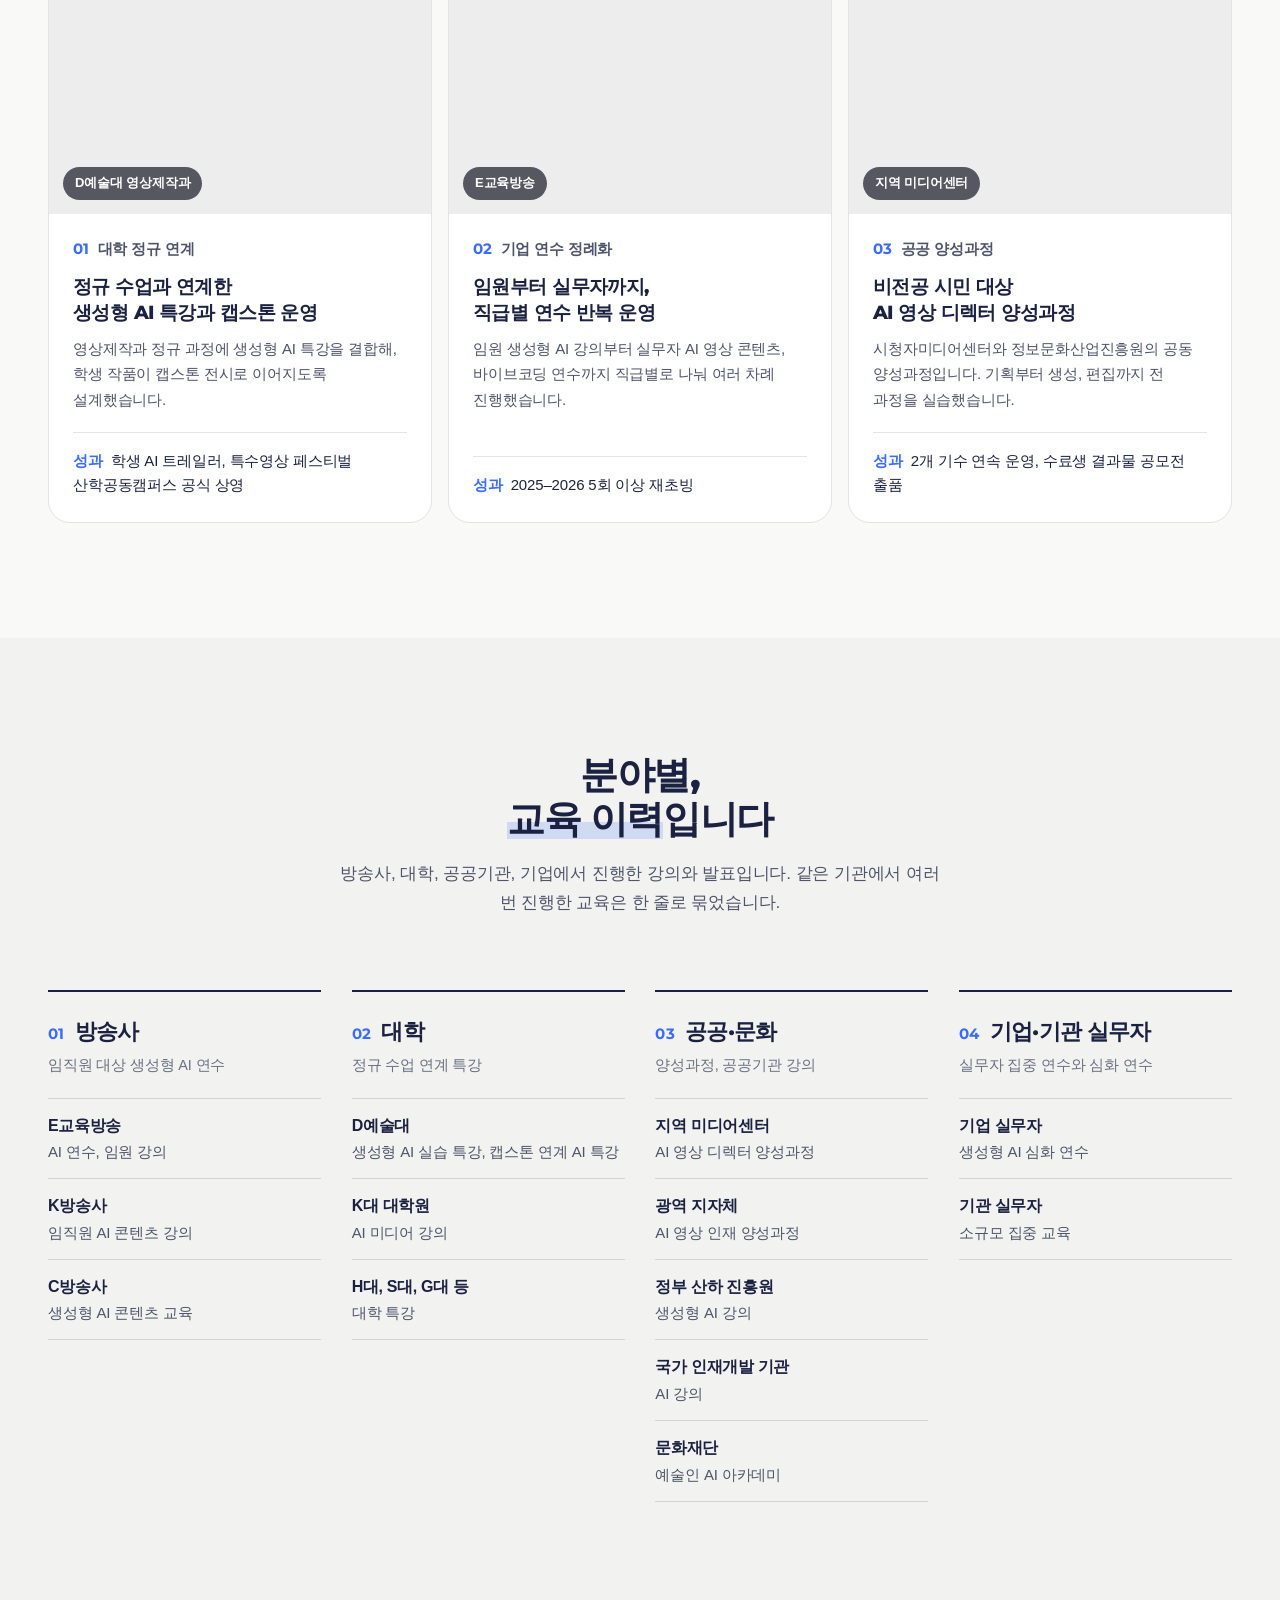
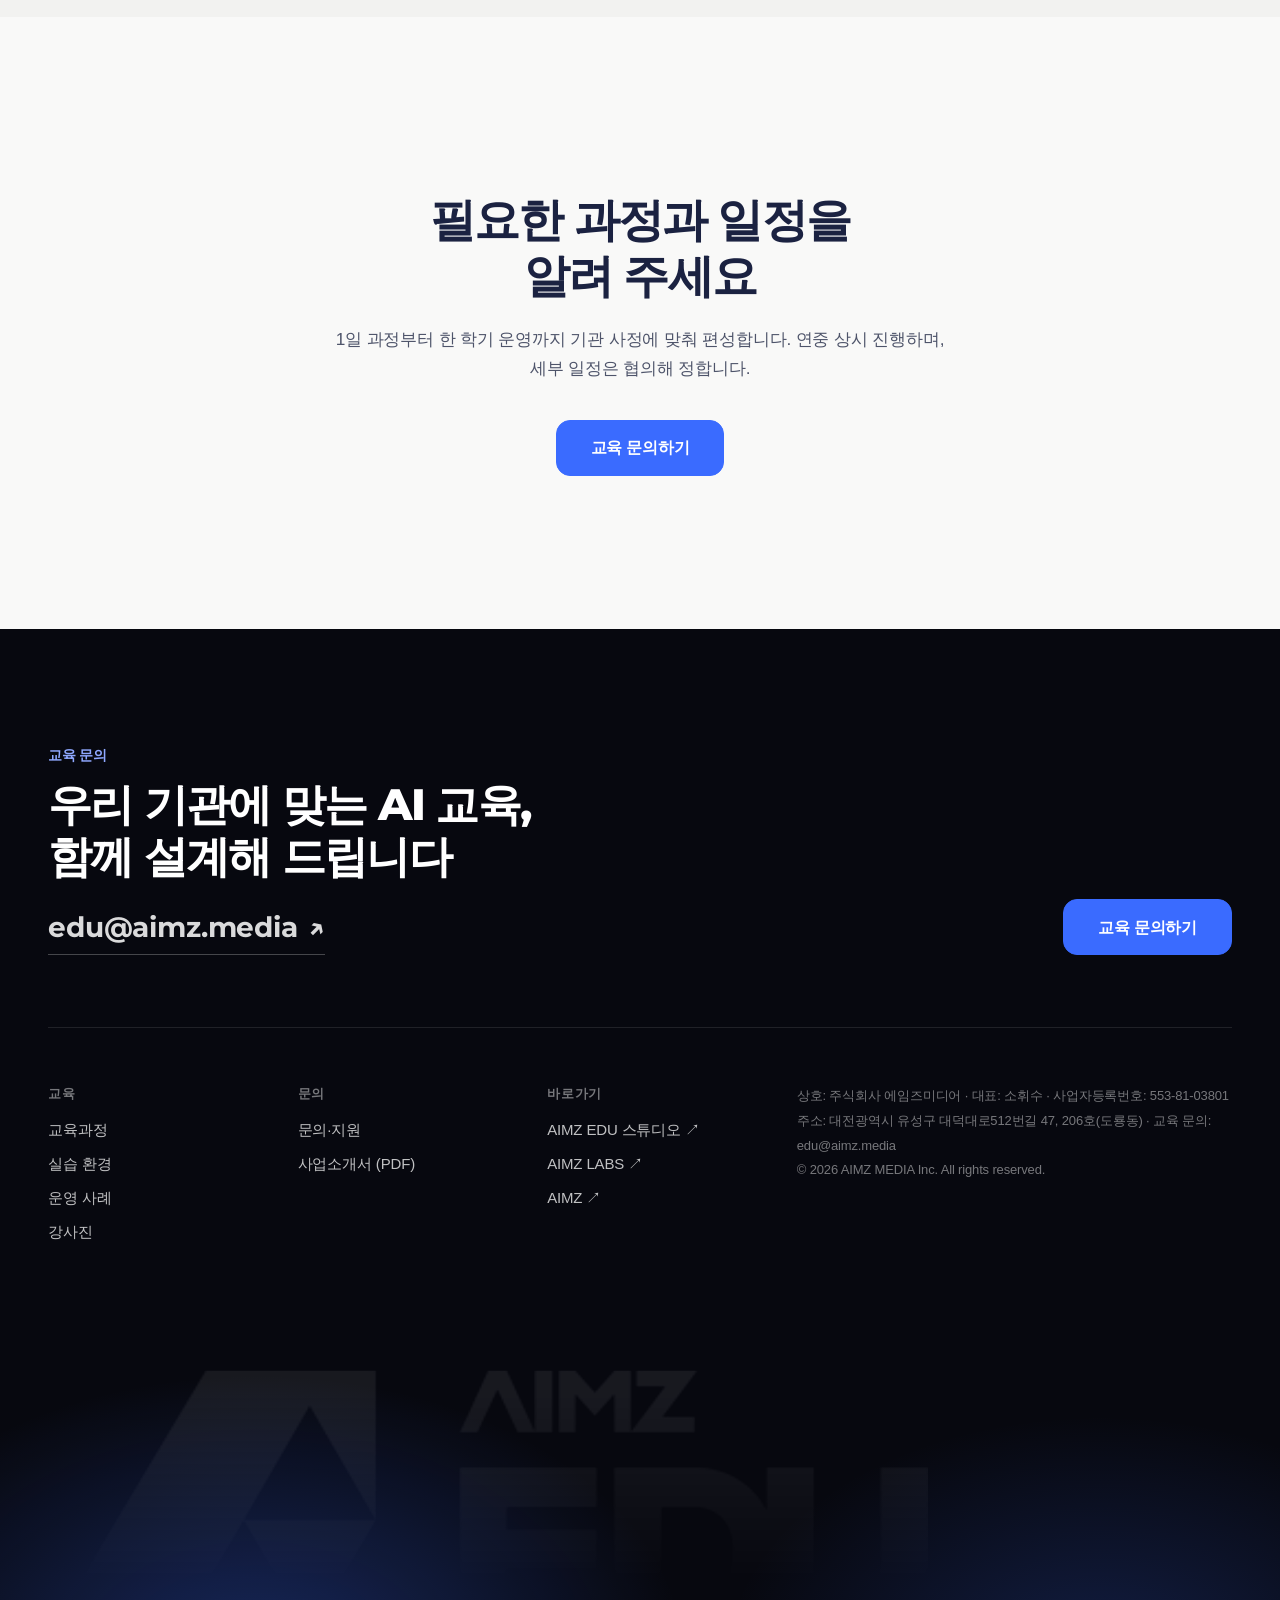
==== commit a62dea08: "LABS 화면 자리에 실제 화면 영상(첫 화면→채팅→이미지→영상→ComfyUI→편집), 꼬리말 어둡게·마지막 문의 한 마디·은은한 워드마크, 꼬리말 LABS 로고 제거 Co-Aut" ====
--- a/cases.html
+++ b/cases.html
@@ -164,21 +164,23 @@
 
 </main>
 
-<footer class="ftr">
+<footer class="ftr ftr-x">
   <div class="wrap">
-    <div class="ftr-top">
-      <div class="ftr-brand">
-        <img src="/assets/logo/aimz-edu-black.png" alt="AIMZ EDU" width="100" height="30">
-        <p>실전 제작 경험을 가진 팀이 직접 가르치는 생성형 AI 교육. 주식회사 에임즈미디어 콘텐츠엔지니어링센터가 운영합니다.</p>
+    <div class="fx-top">
+      <div class="fx-say">
+        <p class="fx-k">교육 문의</p>
+        <h2>우리 기관에 맞는 AI 교육,<br>함께 설계해 드립니다</h2>
+        <a class="fx-mail" href="mailto:edu@aimz.media">edu@aimz.media <span aria-hidden="true">↗</span></a>
       </div>
+      <a class="btn btn-lg btn-cta fx-btn" href="/contact">교육 문의하기</a>
+    </div>
+    <div class="fx-cols">
       <div><h4>교육</h4><ul><li><a href="/courses">교육과정</a></li><li><a href="/platform">실습 환경</a></li><li><a href="/cases">운영 사례</a></li><li><a href="/instructors">강사진</a></li></ul></div>
-      <div><h4>문의</h4><ul><li><a href="/contact">문의·지원</a></li><li><a href="mailto:edu@aimz.media">edu@aimz.media</a></li><li><a href="/assets/docs/aimz-edu-brochure.pdf" download>사업소개서 (PDF)</a></li></ul></div>
-      <div><h4>바로가기</h4><ul><li><a href="https://studio.aimzedu.com" target="_blank" rel="noopener">AIMZ EDU 스튜디오 ↗</a></li><li><a href="https://www.aimzlabs.com/" target="_blank" rel="noopener">AIMZ LABS ↗</a></li></ul></div>
+      <div><h4>문의</h4><ul><li><a href="/contact">문의·지원</a></li><li><a href="/assets/docs/aimz-edu-brochure.pdf" download>사업소개서 (PDF)</a></li></ul></div>
+      <div><h4>바로가기</h4><ul><li><a href="https://studio.aimzedu.com" target="_blank" rel="noopener">AIMZ EDU 스튜디오 ↗</a></li><li><a class="labs-glow fx-labs" href="https://www.aimzlabs.com/" target="_blank" rel="noopener">AIMZ LABS ↗</a></li><li><a href="https://aimz.media/" target="_blank" rel="noopener">AIMZ ↗</a></li></ul></div>
+      <div class="fx-biz"><address>상호: 주식회사 에임즈미디어 · 대표: 소휘수 · 사업자등록번호: 553-81-03801<br>주소: 대전광역시 유성구 대덕대로512번길 47, 206호(도룡동) · 교육 문의: edu@aimz.media<br>© 2026 AIMZ MEDIA Inc. All rights reserved.</address></div>
     </div>
-    <div class="ftr-biz">
-      <address>상호: 주식회사 에임즈미디어 · 대표: 소휘수 · 사업자등록번호: 553-81-03801<br>주소: 대전광역시 유성구 대덕대로512번길 47, 206호(도룡동) · 교육 문의: edu@aimz.media<br>© 2026 AIMZ MEDIA Inc. All rights reserved.</address>
-      <div class="ftr-family" aria-label="AIMZ 패밀리"><img src="/assets/logo/aimz-signature-black.png" alt="AIMZ" width="97" height="18"><a href="https://www.aimzlabs.com/" target="_blank" rel="noopener"><img src="/assets/logo/labs_navy.png" alt="AIMZ LABS" width="74" height="18"></a></div>
-    </div>
+    <div class="fx-mark" aria-hidden="true"><img src="/assets/logo/aimz-edu-white.png" alt=""></div>
   </div>
 </footer>
 
--- a/assets/css/edu.css
+++ b/assets/css/edu.css
@@ -142,12 +142,12 @@
 .nav{display:flex;gap:4px;margin-left:auto}
 .nav a{position:relative;padding:8px 12px;font-size:14.5px;font-weight:600;border-radius:9px;opacity:.78;transition:opacity .2s,background .2s}
 .nav a:hover,.nav a[aria-current="page"]{opacity:1}
-.nav a[aria-current="page"]::after{content:"";position:absolute;left:12px;right:12px;bottom:2px;height:2px;border-radius:2px;background:var(--accent)}
+.nav a[aria-current="page"]{font-weight:700}
 /* AIMZ LABS 링크 — 올리거나 누르면 LABS 쪽 파란 빛이 돈다 */
 :root{--labs-blue:#3A6BFF;--labs-glow:rgba(58,107,255,.45)}
 .nav a.nav-ext{color:var(--faint);transition:color .35s var(--ease),text-shadow .35s var(--ease),background-color .35s}
-.nav a.nav-ext:hover,.nav a.nav-ext:focus-visible{color:var(--labs-blue);text-shadow:0 0 14px var(--labs-glow);background:rgba(58,107,255,.07)}
-.nav a.nav-ext:active{text-shadow:0 0 22px var(--labs-glow),0 0 2px var(--labs-blue)}
+.nav a.nav-ext:hover,.nav a.nav-ext:focus-visible{color:var(--labs-blue);text-shadow:0 0 14px var(--labs-glow);background:rgba(58,107,255,.10)}
+.nav a.nav-ext:active{background:rgba(58,107,255,.16);text-shadow:0 0 22px var(--labs-glow),0 0 2px var(--labs-blue)}
 .labs-glow{transition:color .35s var(--ease),box-shadow .45s var(--ease),border-color .35s,transform .35s var(--ease)}
 .labs-glow:hover,.labs-glow:focus-visible{color:var(--labs-blue)!important;border-color:rgba(58,107,255,.55)!important;
   box-shadow:0 0 0 1px rgba(58,107,255,.35),0 0 28px var(--labs-glow),0 0 70px rgba(58,107,255,.22)}
@@ -423,7 +423,7 @@
 
 /* ---------------- 공통: 다음 행동 띠 · 꼬리말 ---------------- */
 .cta{padding-block:clamp(96px,12vw,160px);text-align:center;overflow:hidden}
-.cta .display{font-size:clamp(44px,7.4vw,116px)}
+.cta .display{font-size:clamp(32px,3.6vw,52px);letter-spacing:-.04em;line-height:1.2}
 .cta .lead{margin:22px auto 0}
 .cta .btns{justify-content:center;margin-top:36px}
 
@@ -538,3 +538,43 @@
 @keyframes ctaSpin{to{rotate:360deg}}
 @media (prefers-reduced-motion:reduce){.btn-cta.cta-hero::before{animation:none;background:rgba(201,211,255,.5)}}
 .cta-note{margin:14px 0 0;font-size:13.5px;color:rgba(255,255,255,.78);letter-spacing:-.005em}
+
+/* 6-A 구획 경계 장식 — 가운데 작은 파란 시에르핀스키 삼각형(28px), 들어오면 4px 내려앉는다 */
+.sec-mark{position:absolute;left:50%;top:0;z-index:2;width:28px;height:25px;translate:-50% -50%;background:url("data:image/svg+xml,%3Csvg xmlns='http://www.w3.org/2000/svg' viewBox='0 0 24 21'%3E%3Cpath d='M12 0 24 21H0Z M12 21 6 10.5h12Z' fill='%233A6BFF' fill-rule='evenodd'/%3E%3C/svg%3E") center/contain no-repeat;
+  filter:drop-shadow(0 0 0 6px var(--bg));transition:transform .7s var(--ease);transform:translateY(-4px)}
+.sec-mark.in{transform:none}
+.dark .sec-mark{display:none}
+
+.sec-mark{display:none!important}
+
+/* 삼각형 장식 모두 빼기 (사용자) */
+.eyebrow::before,.tips-stamp i,.sec-mark{display:none!important}
+
+/* 꼬리말 — 어둡게, 마지막 한 마디 + 큰 워드마크 */
+.ftr.ftr-x{position:relative;overflow:hidden;background:#07080F;color:#fff;border-top:0;padding-block:clamp(72px,9vw,120px) 0}
+.ftr-x::before{content:"";position:absolute;inset:auto -10% -40% -10%;height:80%;pointer-events:none;
+  background:radial-gradient(45% 60% at 30% 100%,rgba(58,107,255,.35),transparent 70%),radial-gradient(40% 55% at 80% 100%,rgba(58,107,255,.25),transparent 70%)}
+.ftr-x .wrap{position:relative}
+.fx-top{display:flex;justify-content:space-between;align-items:flex-end;gap:32px;flex-wrap:wrap;padding-bottom:clamp(48px,6vw,72px);border-bottom:1px solid rgba(255,255,255,.1)}
+.fx-k{margin:0;font-size:14px;font-weight:700;color:#8FA8FF}
+.fx-say h2{margin:12px 0 0;font-family:var(--font-head);font-size:clamp(30px,3.4vw,52px);line-height:1.2;letter-spacing:-.04em;font-weight:800}
+.fx-mail{display:inline-flex;align-items:center;gap:10px;margin-top:22px;font-family:var(--font-head);font-size:clamp(22px,2.2vw,32px);font-weight:700;color:rgba(255,255,255,.85);border-bottom:1px solid rgba(255,255,255,.25);padding-bottom:4px;transition:color .3s,border-color .3s}
+.fx-mail:hover{color:#fff;border-color:#8FA8FF}
+.fx-mail span{transition:transform .3s var(--ease)}
+.fx-mail:hover span{transform:translate(3px,-3px)}
+.fx-cols{display:grid;grid-template-columns:repeat(3,minmax(0,.7fr)) minmax(0,1.4fr);gap:32px;padding-block:clamp(40px,5vw,56px)}
+.ftr-x h4{margin:0 0 14px;font-size:12.5px;letter-spacing:.06em;color:rgba(255,255,255,.45);font-weight:700}
+.ftr-x ul{list-style:none;margin:0;padding:0;display:grid;gap:10px;font-size:15px}
+.ftr-x ul a{color:rgba(255,255,255,.75);transition:color .2s}
+.ftr-x ul a:hover{color:#fff}
+.ftr-x .fx-labs{display:inline-block;border-radius:6px;padding:0 4px;margin-left:-4px}
+.fx-biz address{font-style:normal;font-size:13px;line-height:1.9;color:rgba(255,255,255,.45)}
+.fx-mark{margin-top:clamp(8px,2vw,24px);line-height:0;overflow:hidden}
+.fx-mark img{width:100%;height:auto;opacity:.08;transform:translateY(18%)}
+.totop{background:#fff}
+@media (max-width:900px){.fx-cols{grid-template-columns:1fr 1fr}.fx-biz{grid-column:1/-1}}
+
+/* 꼬리말 워드마크 — 작고 은은하게, 아래로 갈수록 사라짐 */
+.fx-mark{max-width:880px;margin:clamp(24px,3vw,40px) 0 0;-webkit-mask-image:linear-gradient(#000 20%,transparent 95%);mask-image:linear-gradient(#000 20%,transparent 95%)}
+.fx-mark img{opacity:.07;transform:translateY(12%)}
+.ftr-x::before{inset:auto -10% 0 -10%;height:60%;background:radial-gradient(40% 70% at 25% 110%,rgba(58,107,255,.32),transparent 70%),radial-gradient(35% 60% at 80% 110%,rgba(58,107,255,.22),transparent 70%)}
--- a/assets/css/p-cases.css
+++ b/assets/css/p-cases.css
@@ -4,7 +4,7 @@
 .cs-hero{overflow:hidden;padding-bottom:clamp(64px,8vw,104px)}
 .cs-hero-head{margin-bottom:0}
 .cs-hero-head .h1{text-wrap:balance}
-.cs-hero-head .lead{max-width:680px}
+.cs-hero-head .lead{max-width:720px;text-wrap:pretty}
 .cs-hero-media{display:grid;grid-template-columns:minmax(0,1.35fr) minmax(0,1fr);gap:clamp(12px,1.6vw,20px);margin-top:clamp(48px,6vw,80px)}
 .cs-hm{margin:0;height:clamp(260px,34vw,520px)}
 .cs-hm-2{margin-top:clamp(32px,5vw,72px);height:clamp(228px,29vw,448px)}
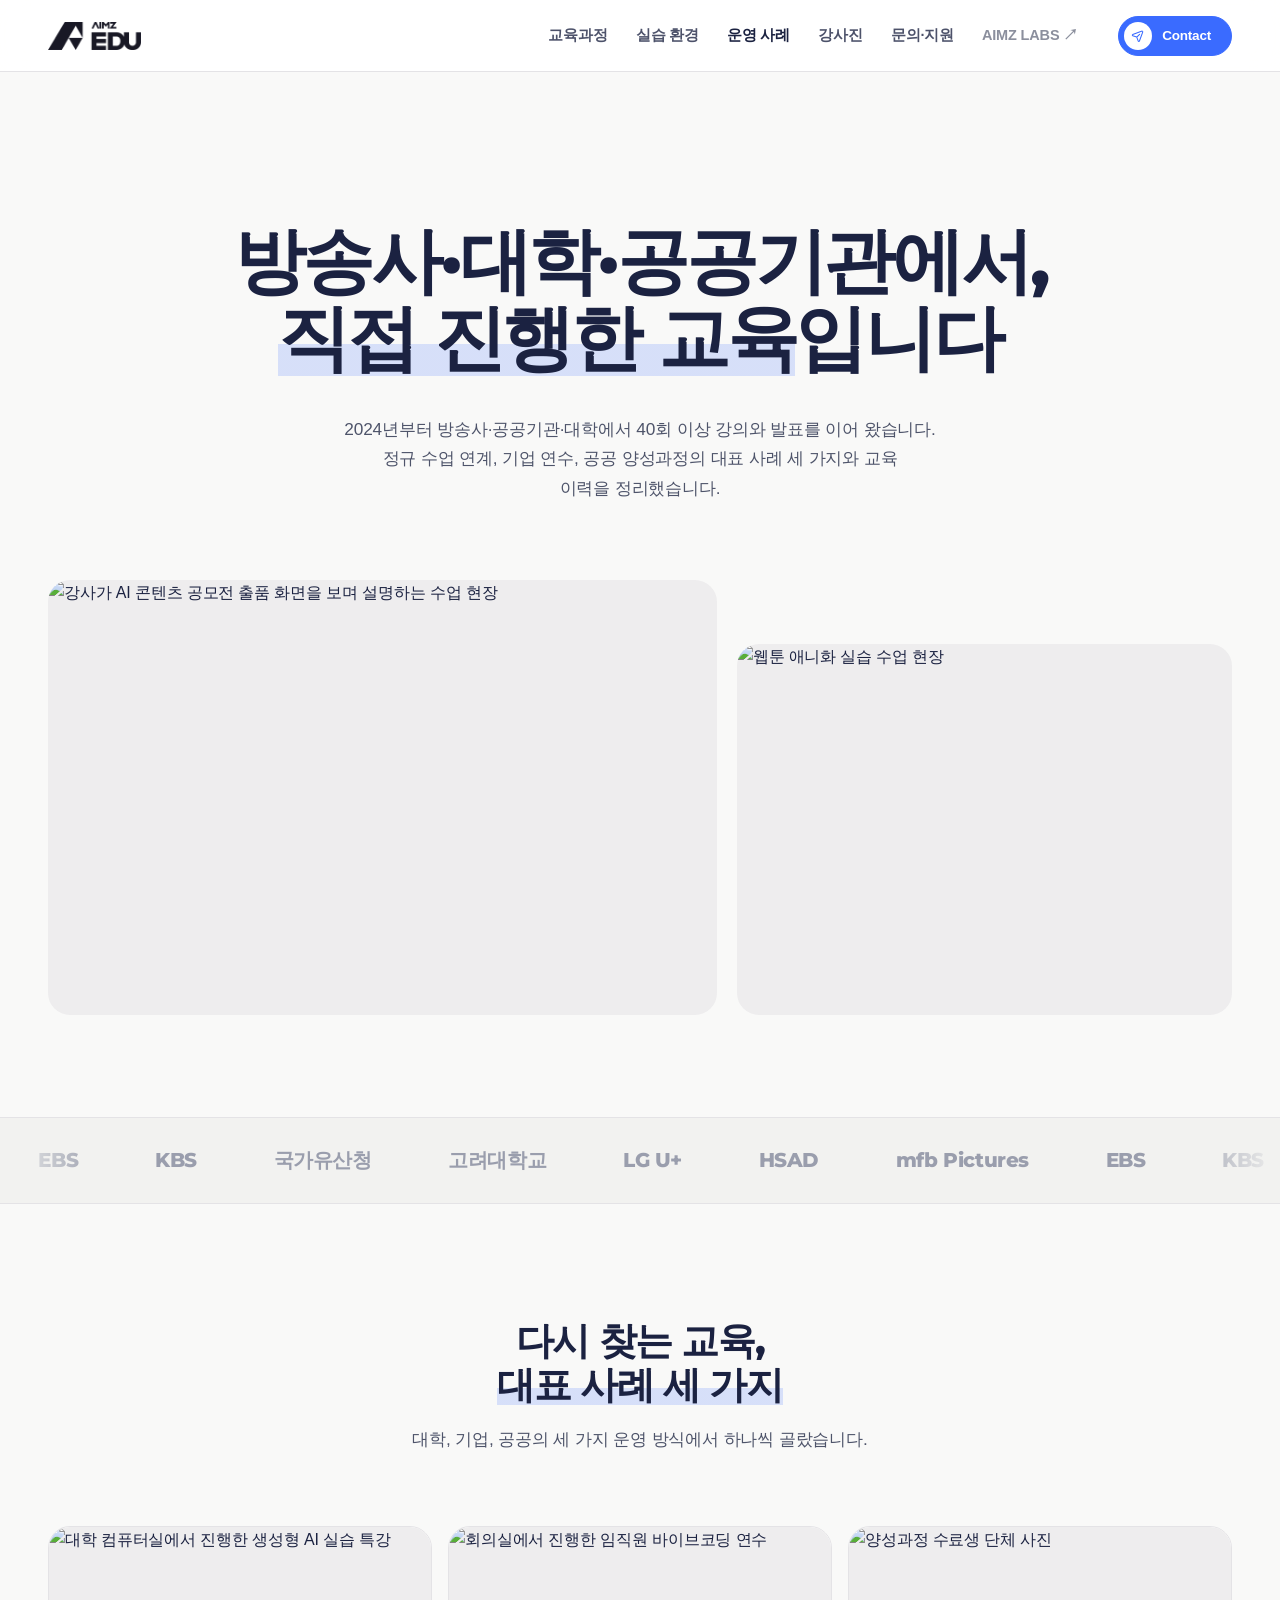
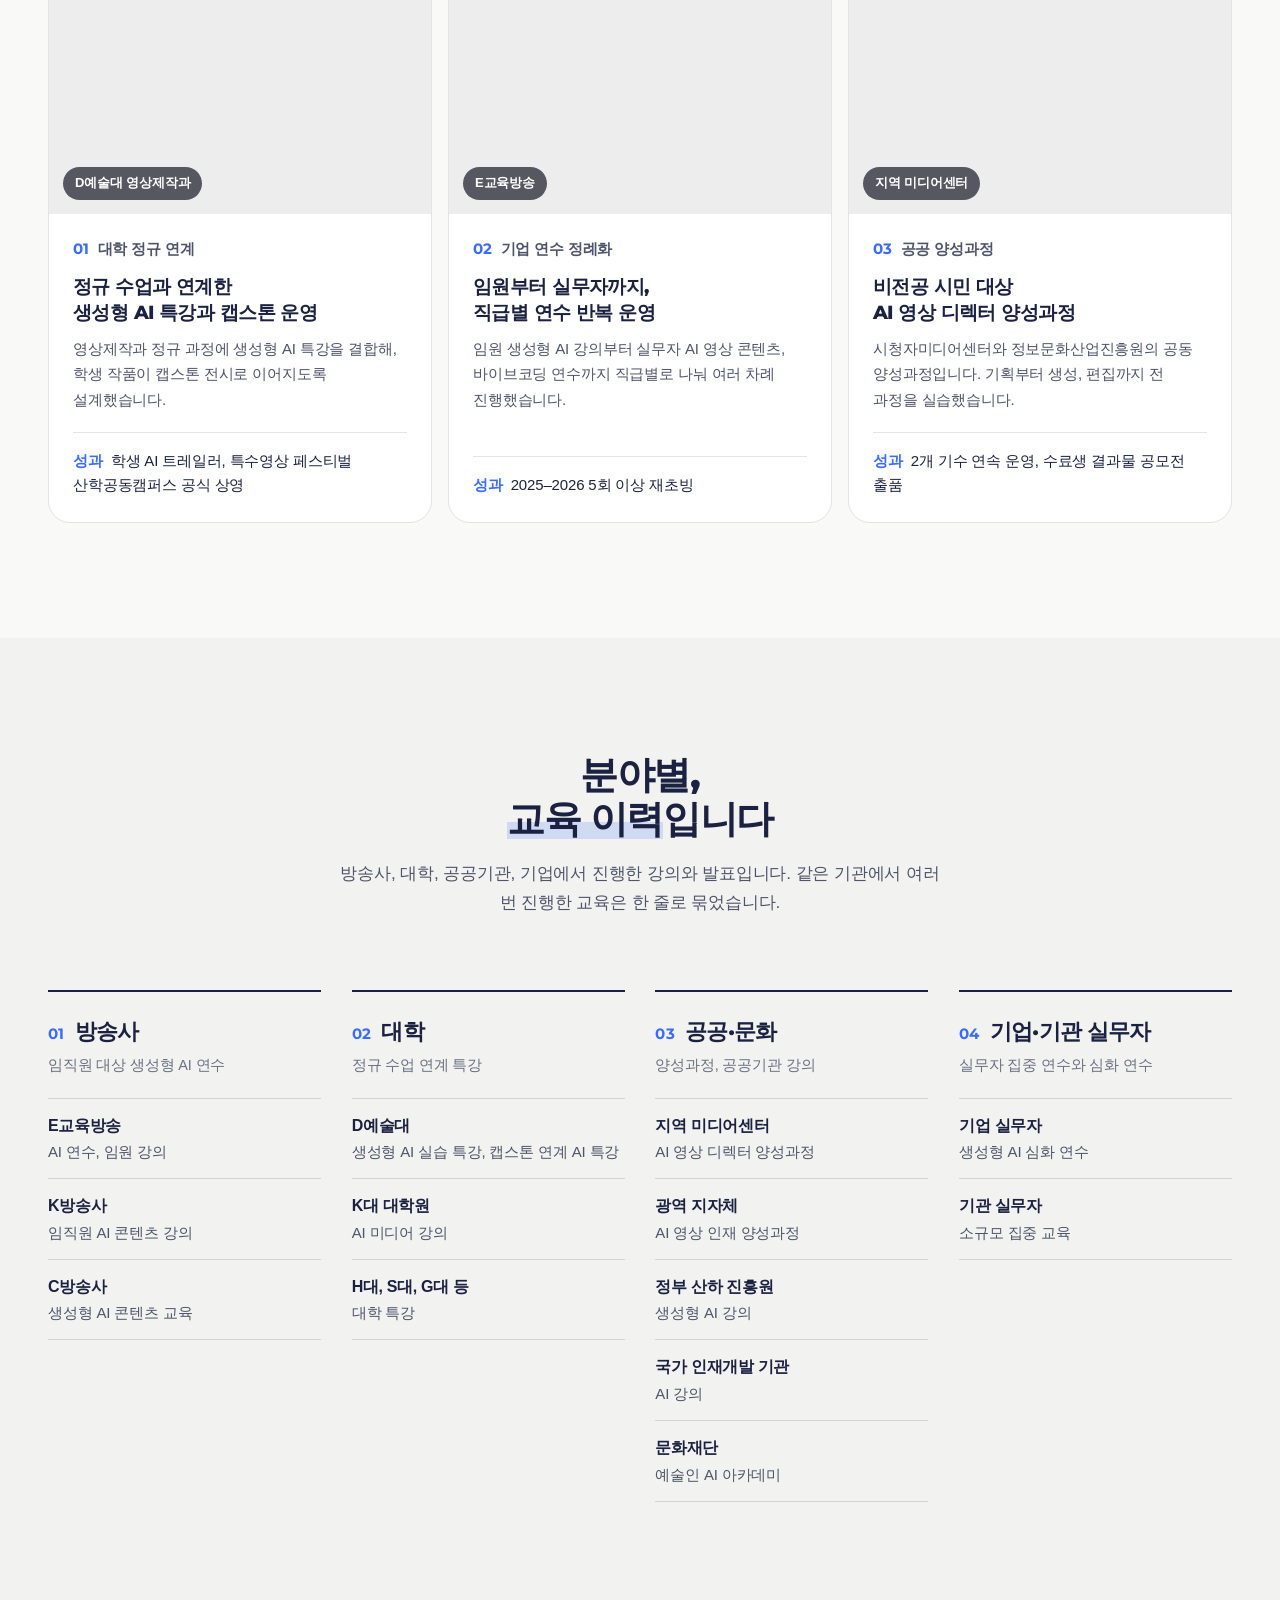
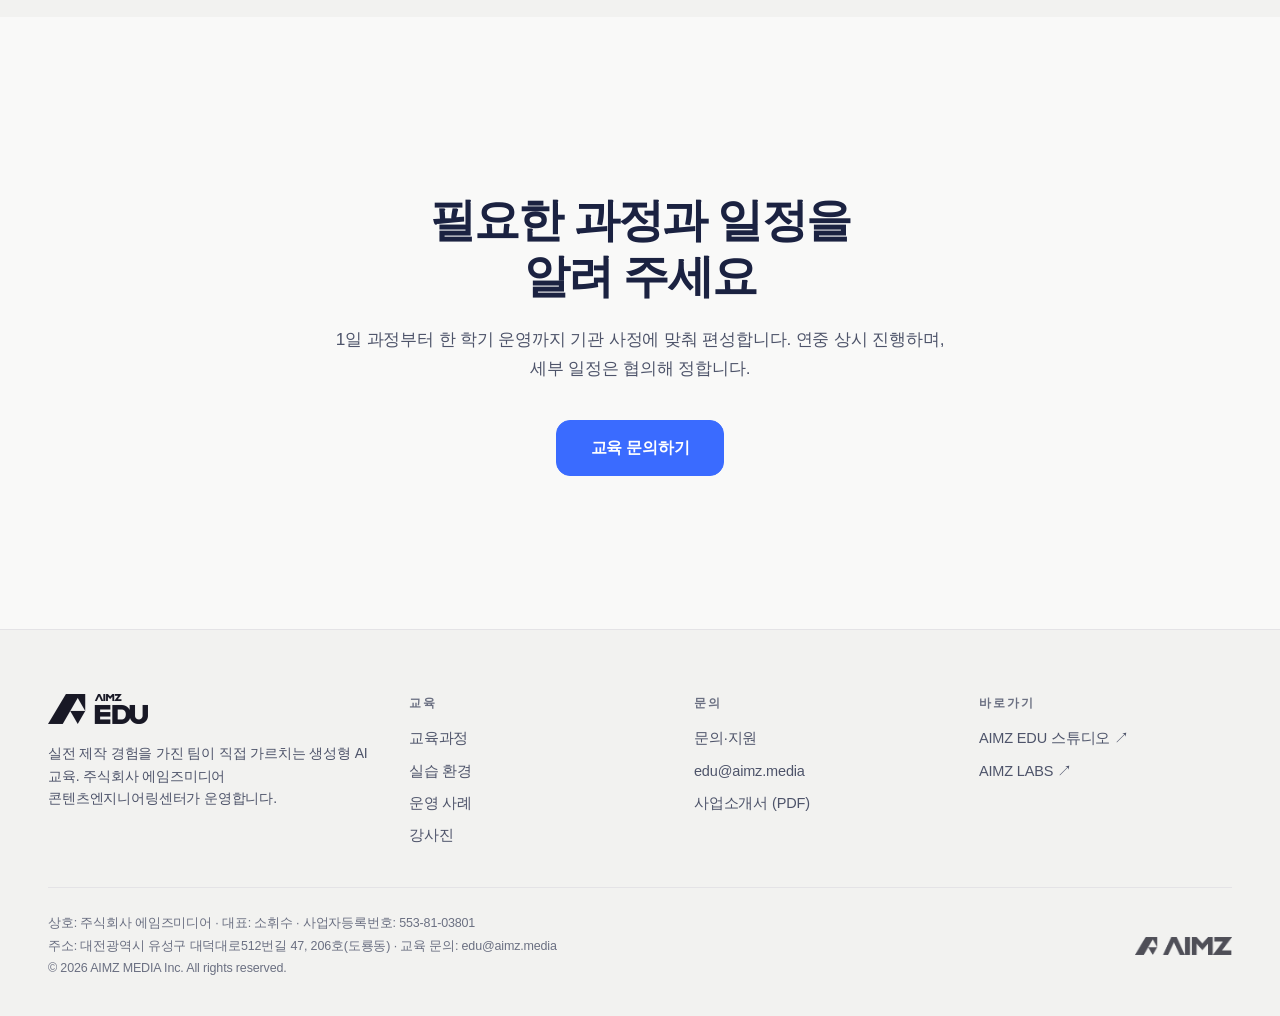
==== commit b6890d4e: "홈 정리: 구획 제목 한 크기·작은 글자 키움·여백 통일, 교육과정을 차별화 서비스 앞으로, 고민 구획 밝게(LABS 검정 화면 대비), 꼬리말은 이전 짧은 형태로 Co-Autho" ====
--- a/cases.html
+++ b/cases.html
@@ -164,23 +164,21 @@
 
 </main>
 
-<footer class="ftr ftr-x">
+<footer class="ftr">
   <div class="wrap">
-    <div class="fx-top">
-      <div class="fx-say">
-        <p class="fx-k">교육 문의</p>
-        <h2>우리 기관에 맞는 AI 교육,<br>함께 설계해 드립니다</h2>
-        <a class="fx-mail" href="mailto:edu@aimz.media">edu@aimz.media <span aria-hidden="true">↗</span></a>
+    <div class="ftr-top">
+      <div class="ftr-brand">
+        <img src="/assets/logo/aimz-edu-black.png" alt="AIMZ EDU" width="100" height="30">
+        <p>실전 제작 경험을 가진 팀이 직접 가르치는 생성형 AI 교육. 주식회사 에임즈미디어 콘텐츠엔지니어링센터가 운영합니다.</p>
       </div>
-      <a class="btn btn-lg btn-cta fx-btn" href="/contact">교육 문의하기</a>
+      <div><h4>교육</h4><ul><li><a href="/courses">교육과정</a></li><li><a href="/platform">실습 환경</a></li><li><a href="/cases">운영 사례</a></li><li><a href="/instructors">강사진</a></li></ul></div>
+      <div><h4>문의</h4><ul><li><a href="/contact">문의·지원</a></li><li><a href="mailto:edu@aimz.media">edu@aimz.media</a></li><li><a href="/assets/docs/aimz-edu-brochure.pdf" download>사업소개서 (PDF)</a></li></ul></div>
+      <div><h4>바로가기</h4><ul><li><a href="https://studio.aimzedu.com" target="_blank" rel="noopener">AIMZ EDU 스튜디오 ↗</a></li><li><a href="https://www.aimzlabs.com/" target="_blank" rel="noopener">AIMZ LABS ↗</a></li></ul></div>
     </div>
-    <div class="fx-cols">
-      <div><h4>교육</h4><ul><li><a href="/courses">교육과정</a></li><li><a href="/platform">실습 환경</a></li><li><a href="/cases">운영 사례</a></li><li><a href="/instructors">강사진</a></li></ul></div>
-      <div><h4>문의</h4><ul><li><a href="/contact">문의·지원</a></li><li><a href="/assets/docs/aimz-edu-brochure.pdf" download>사업소개서 (PDF)</a></li></ul></div>
-      <div><h4>바로가기</h4><ul><li><a href="https://studio.aimzedu.com" target="_blank" rel="noopener">AIMZ EDU 스튜디오 ↗</a></li><li><a class="labs-glow fx-labs" href="https://www.aimzlabs.com/" target="_blank" rel="noopener">AIMZ LABS ↗</a></li><li><a href="https://aimz.media/" target="_blank" rel="noopener">AIMZ ↗</a></li></ul></div>
-      <div class="fx-biz"><address>상호: 주식회사 에임즈미디어 · 대표: 소휘수 · 사업자등록번호: 553-81-03801<br>주소: 대전광역시 유성구 대덕대로512번길 47, 206호(도룡동) · 교육 문의: edu@aimz.media<br>© 2026 AIMZ MEDIA Inc. All rights reserved.</address></div>
+    <div class="ftr-biz">
+      <address>상호: 주식회사 에임즈미디어 · 대표: 소휘수 · 사업자등록번호: 553-81-03801<br>주소: 대전광역시 유성구 대덕대로512번길 47, 206호(도룡동) · 교육 문의: edu@aimz.media<br>© 2026 AIMZ MEDIA Inc. All rights reserved.</address>
+      <div class="ftr-family" aria-label="AIMZ 패밀리"><img src="/assets/logo/aimz-signature-black.png" alt="AIMZ" width="97" height="18"></div>
     </div>
-    <div class="fx-mark" aria-hidden="true"><img src="/assets/logo/aimz-edu-white.png" alt=""></div>
   </div>
 </footer>
 
--- a/assets/css/edu.css
+++ b/assets/css/edu.css
@@ -549,32 +549,3 @@
 
 /* 삼각형 장식 모두 빼기 (사용자) */
 .eyebrow::before,.tips-stamp i,.sec-mark{display:none!important}
-
-/* 꼬리말 — 어둡게, 마지막 한 마디 + 큰 워드마크 */
-.ftr.ftr-x{position:relative;overflow:hidden;background:#07080F;color:#fff;border-top:0;padding-block:clamp(72px,9vw,120px) 0}
-.ftr-x::before{content:"";position:absolute;inset:auto -10% -40% -10%;height:80%;pointer-events:none;
-  background:radial-gradient(45% 60% at 30% 100%,rgba(58,107,255,.35),transparent 70%),radial-gradient(40% 55% at 80% 100%,rgba(58,107,255,.25),transparent 70%)}
-.ftr-x .wrap{position:relative}
-.fx-top{display:flex;justify-content:space-between;align-items:flex-end;gap:32px;flex-wrap:wrap;padding-bottom:clamp(48px,6vw,72px);border-bottom:1px solid rgba(255,255,255,.1)}
-.fx-k{margin:0;font-size:14px;font-weight:700;color:#8FA8FF}
-.fx-say h2{margin:12px 0 0;font-family:var(--font-head);font-size:clamp(30px,3.4vw,52px);line-height:1.2;letter-spacing:-.04em;font-weight:800}
-.fx-mail{display:inline-flex;align-items:center;gap:10px;margin-top:22px;font-family:var(--font-head);font-size:clamp(22px,2.2vw,32px);font-weight:700;color:rgba(255,255,255,.85);border-bottom:1px solid rgba(255,255,255,.25);padding-bottom:4px;transition:color .3s,border-color .3s}
-.fx-mail:hover{color:#fff;border-color:#8FA8FF}
-.fx-mail span{transition:transform .3s var(--ease)}
-.fx-mail:hover span{transform:translate(3px,-3px)}
-.fx-cols{display:grid;grid-template-columns:repeat(3,minmax(0,.7fr)) minmax(0,1.4fr);gap:32px;padding-block:clamp(40px,5vw,56px)}
-.ftr-x h4{margin:0 0 14px;font-size:12.5px;letter-spacing:.06em;color:rgba(255,255,255,.45);font-weight:700}
-.ftr-x ul{list-style:none;margin:0;padding:0;display:grid;gap:10px;font-size:15px}
-.ftr-x ul a{color:rgba(255,255,255,.75);transition:color .2s}
-.ftr-x ul a:hover{color:#fff}
-.ftr-x .fx-labs{display:inline-block;border-radius:6px;padding:0 4px;margin-left:-4px}
-.fx-biz address{font-style:normal;font-size:13px;line-height:1.9;color:rgba(255,255,255,.45)}
-.fx-mark{margin-top:clamp(8px,2vw,24px);line-height:0;overflow:hidden}
-.fx-mark img{width:100%;height:auto;opacity:.08;transform:translateY(18%)}
-.totop{background:#fff}
-@media (max-width:900px){.fx-cols{grid-template-columns:1fr 1fr}.fx-biz{grid-column:1/-1}}
-
-/* 꼬리말 워드마크 — 작고 은은하게, 아래로 갈수록 사라짐 */
-.fx-mark{max-width:880px;margin:clamp(24px,3vw,40px) 0 0;-webkit-mask-image:linear-gradient(#000 20%,transparent 95%);mask-image:linear-gradient(#000 20%,transparent 95%)}
-.fx-mark img{opacity:.07;transform:translateY(12%)}
-.ftr-x::before{inset:auto -10% 0 -10%;height:60%;background:radial-gradient(40% 70% at 25% 110%,rgba(58,107,255,.32),transparent 70%),radial-gradient(35% 60% at 80% 110%,rgba(58,107,255,.22),transparent 70%)}
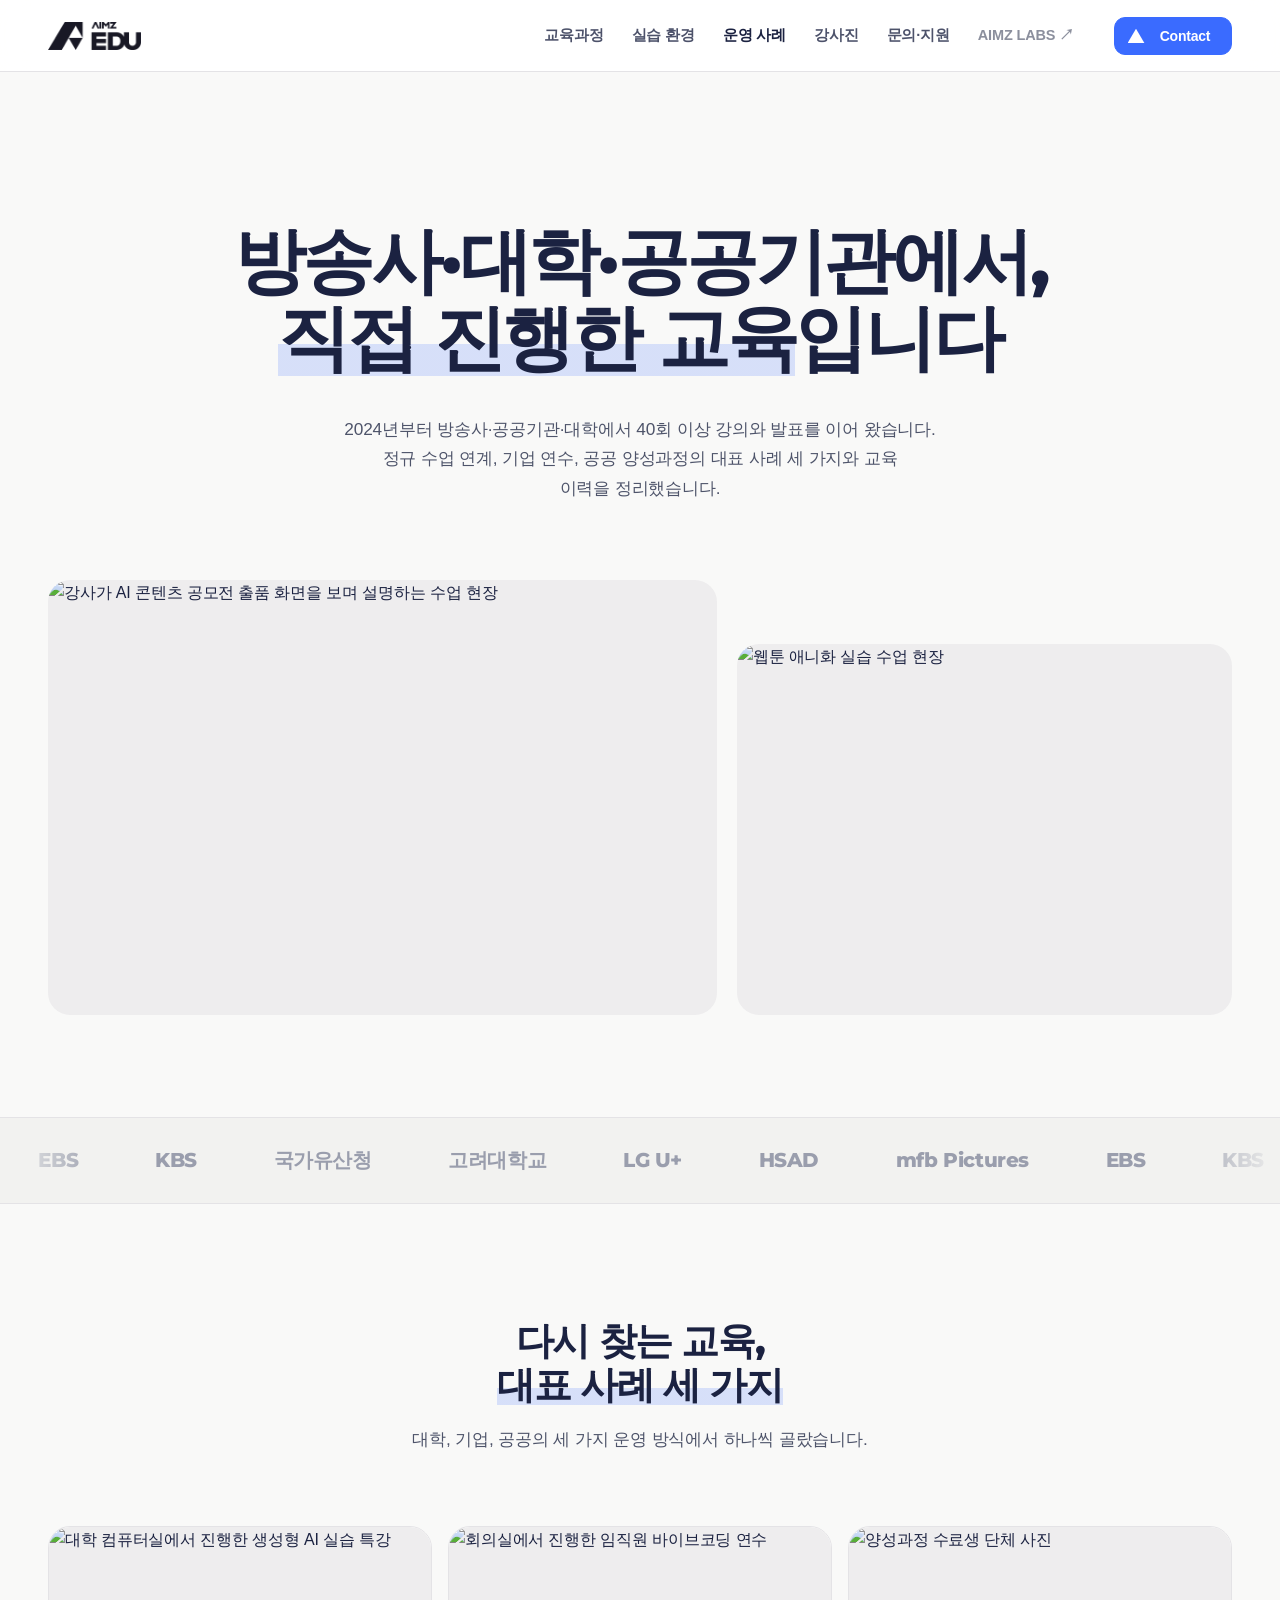
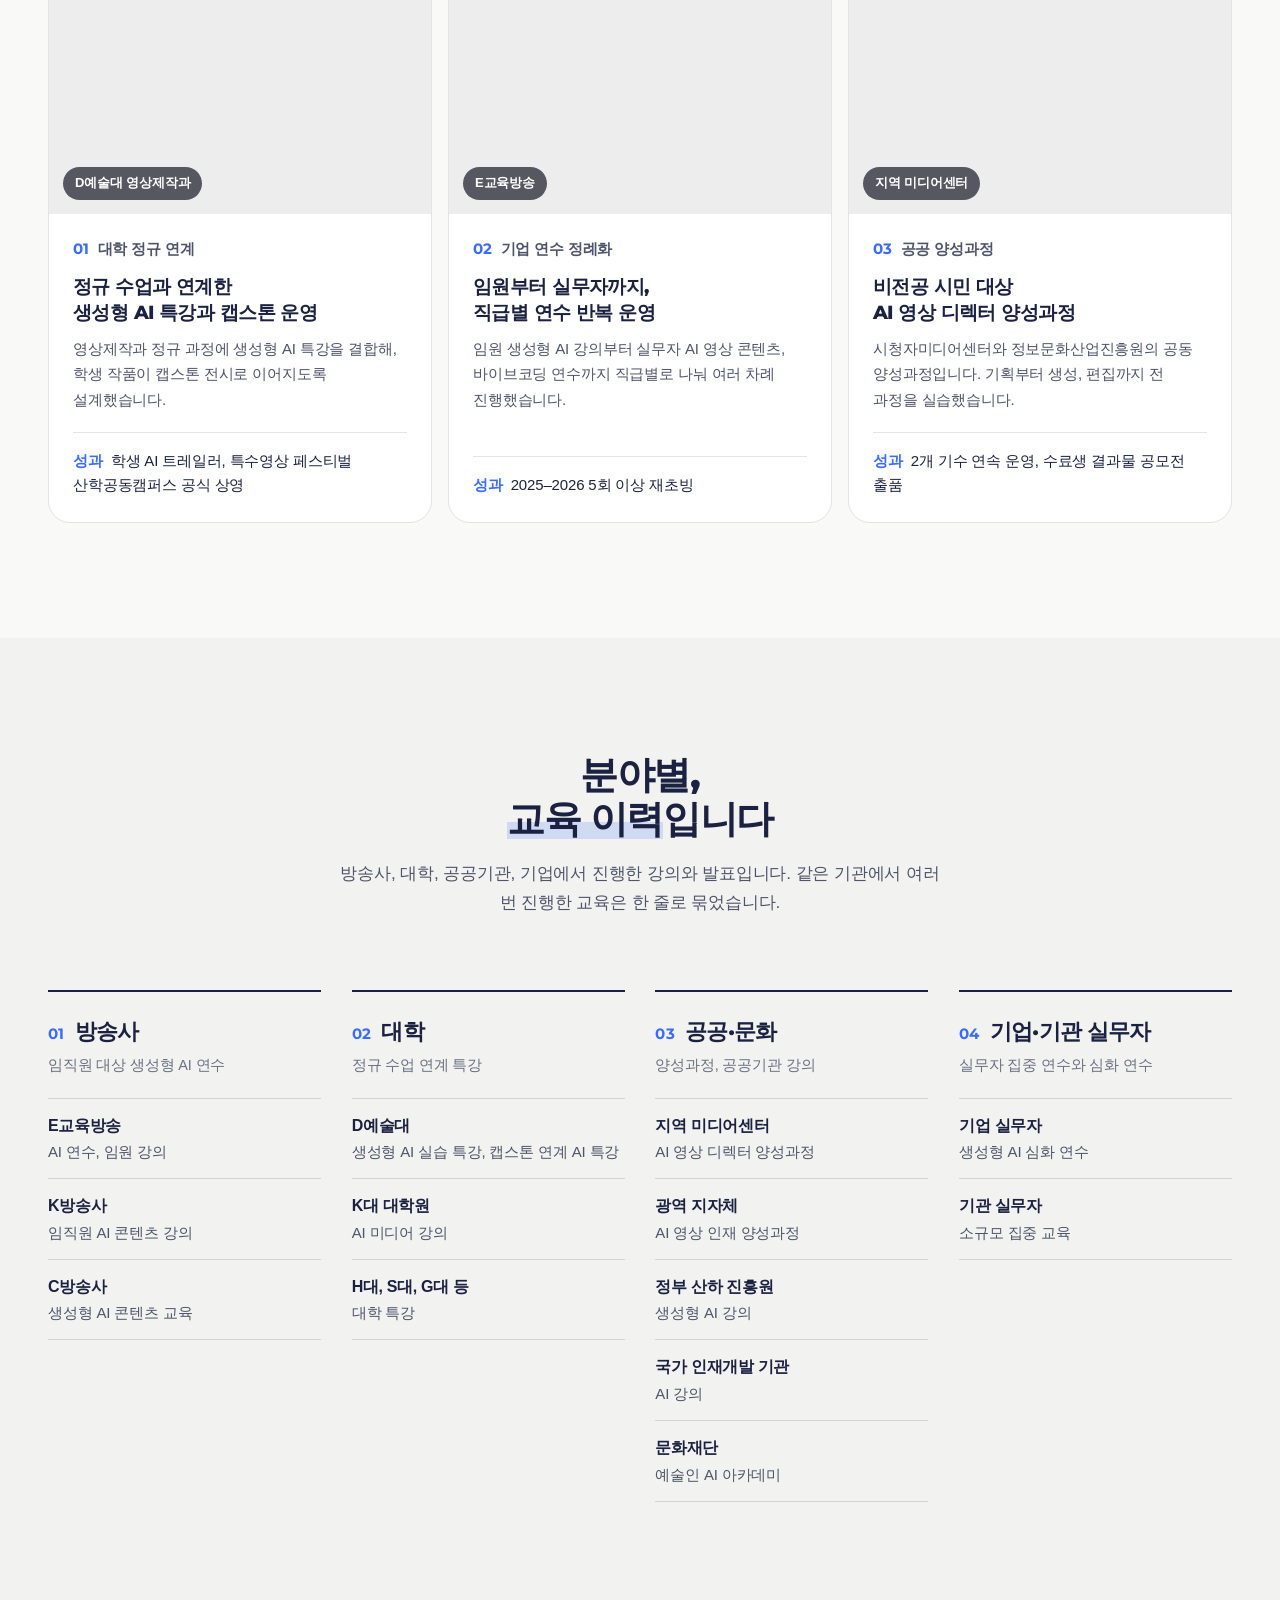
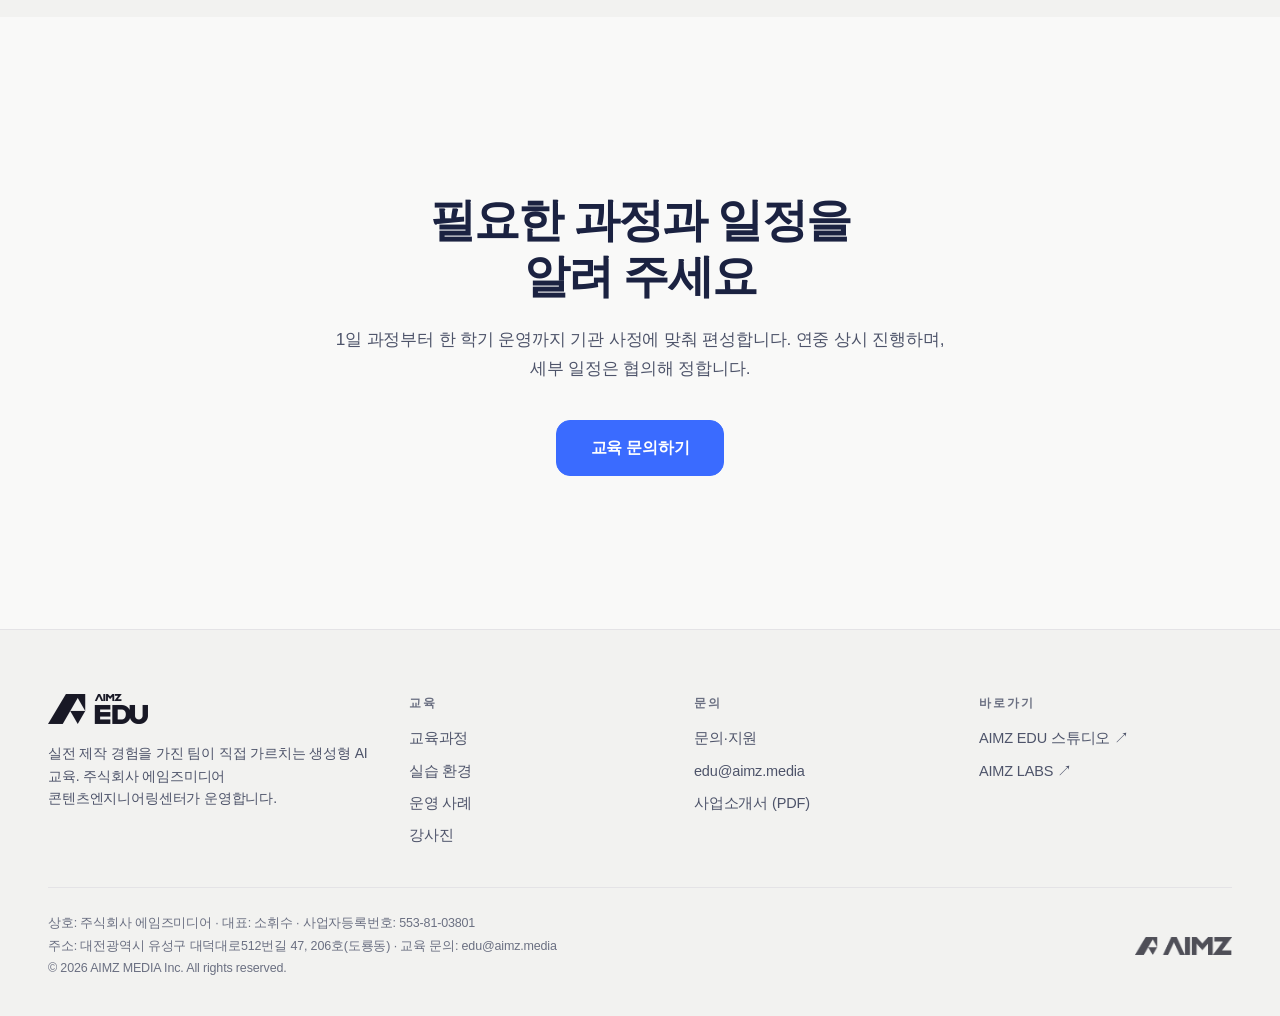
==== commit 4653c8dd: "Simplify AIMZ EDU mobile, courses, and inquiries" ====
--- a/cases.html
+++ b/cases.html
@@ -14,7 +14,7 @@
 <link rel="preconnect" href="https://fonts.googleapis.com">
 <link rel="preconnect" href="https://fonts.gstatic.com" crossorigin>
 <link rel="stylesheet" href="https://fonts.googleapis.com/css2?family=Montserrat:wght@600;700;800&display=swap">
-<link rel="stylesheet" href="/assets/css/edu.css">
+<link rel="stylesheet" href="/assets/css/edu.css?v=20261123-4">
 <link rel="stylesheet" href="/assets/css/p-cases.css" data-page-css>
 <script>document.documentElement.classList.add('js')</script>
 </head>
@@ -33,7 +33,7 @@
       <a class="nav-ext" href="https://www.aimzlabs.com/" target="_blank" rel="noopener">AIMZ LABS ↗</a>
     </nav>
     <div class="hdr-act">
-      <a class="btn btn-sm btn-cta" href="/contact" aria-label="교육 문의 (Contact)"><svg class="ic-send" viewBox="0 0 24 24" width="15" height="15" aria-hidden="true"><path d="M21.4 2.6 2.9 9.5c-.9.3-.9 1.6 0 1.9l7 2.5 2.5 7c.3.9 1.6.9 1.9 0l6.9-18.5c.3-.8-.4-1.5-1.2-1.2ZM10.3 13.7l4.4-4.4" fill="none" stroke="currentColor" stroke-width="1.8" stroke-linecap="round" stroke-linejoin="round"/></svg>Contact</a>
+      <a class="btn btn-sm btn-cta" href="/contact" aria-label="교육 문의"><span class="cta-triangle" aria-hidden="true"></span><span class="cta-label">Contact</span></a>
       <button class="burger" type="button" aria-expanded="false" aria-controls="nav" aria-label="메뉴 열기"><span></span><span></span></button>
     </div>
   </div>
@@ -185,6 +185,6 @@
 <script src="https://cdnjs.cloudflare.com/ajax/libs/gsap/3.12.5/gsap.min.js"></script>
 <script src="https://cdnjs.cloudflare.com/ajax/libs/gsap/3.12.5/ScrollTrigger.min.js"></script>
 <script src="https://cdn.jsdelivr.net/npm/lenis@1.1.13/dist/lenis.min.js"></script>
-<script src="/assets/js/edu.js"></script>
+<script src="/assets/js/edu.js?v=20261123-3"></script>
 </body>
 </html>
--- a/assets/css/edu.css
+++ b/assets/css/edu.css
@@ -161,6 +161,15 @@
 .dark .hl{background-image:linear-gradient(transparent 58%,rgba(120,150,255,.34) 58%,rgba(120,150,255,.34) 94%,transparent 94%)}
 .hdr-act{display:flex;gap:8px;align-items:center}
 .hdr-act .btn-sm{min-width:104px}
+.hdr-act .btn-cta{height:38px;min-width:0;background:var(--cta);border-color:var(--cta);box-shadow:none}
+/* The triangle rolls across the button and lands level at the right edge. */
+.hdr-act .btn-cta:has(.cta-triangle){position:relative;display:block;width:118px;padding:0;overflow:hidden;border-radius:11px;font-size:14px}
+.btn-cta:has(.cta-triangle) .cta-triangle{position:absolute;z-index:2;left:10px;top:50%;display:grid;place-items:center;width:22px;height:22px;background:transparent;transform:translateY(-50%);transition:left .65s cubic-bezier(.22,1,.36,1),transform .65s cubic-bezier(.22,1,.36,1)}
+.btn-cta:has(.cta-triangle) .cta-triangle::before{content:"";display:block;width:17px;height:14.7px;background:#fff;clip-path:polygon(50% 0,100% 100%,0 100%)}
+.btn-cta:has(.cta-triangle) .cta-label{position:absolute;left:50%;top:50%;white-space:nowrap;transform:translate(calc(-50% + 12px),-50%);transition:transform .65s cubic-bezier(.22,1,.36,1)}
+.btn-cta:has(.cta-triangle):is(:hover,:focus-visible) .cta-triangle{left:calc(100% - 32px);transform:translateY(-50%) rotate(180deg)}
+.btn-cta:has(.cta-triangle):is(:hover,:focus-visible) .cta-label{transform:translate(calc(-50% - 14px),-50%)}
+@media (prefers-reduced-motion:reduce){.btn-cta:has(.cta-triangle) .cta-triangle,.btn-cta:has(.cta-triangle) .cta-label{transition:none}}
 .burger{display:none;width:42px;height:42px;border:0;border-radius:10px;background:transparent;position:relative}
 .burger span{position:absolute;left:11px;right:11px;height:2px;border-radius:2px;background:currentColor;transition:transform .35s var(--ease),top .35s var(--ease)}
 .burger span:nth-child(1){top:16px} .burger span:nth-child(2){top:24px}
@@ -200,6 +209,24 @@
 .shot{position:relative;border-radius:var(--radius-lg);overflow:hidden;background:var(--surface-3)}
 .dark .shot{background:var(--d-surface-2);box-shadow:0 0 0 1px var(--d-line)}
 .shot img{width:100%;height:100%;object-fit:cover}
+.comfy-visual { position: relative; isolation: isolate; }
+.comfy-visual::after {
+  content: "";
+  position: absolute;
+  inset: 0;
+  background: rgb(19 20 32 / 32%);
+  pointer-events: none;
+}
+.comfy-visual > .comfy-workflow { object-position: 67% center; }
+.comfy-visual > .comfy-wordmark {
+  position: absolute;
+  z-index: 1;
+  inset: 0;
+  margin: auto;
+  width: 68%;
+  height: auto;
+  object-fit: contain;
+}
 .shot figcaption,.cap{font-size:13px;color:var(--faint);margin-top:12px}
 .dark .shot figcaption,.dark .cap{color:var(--d-faint)}
 
@@ -474,6 +501,7 @@
   .nav a{padding:16px 4px;font-size:18px;border-bottom:1px solid var(--line);border-radius:0;opacity:1}
   .nav a[aria-current="page"]::after{left:auto;right:4px;top:50%;bottom:auto;width:6px;height:6px;border-radius:50%;transform:translateY(-50%)}
   .burger{display:block}
+  .hdr-act{margin-left:auto}
   .hdr-act .btn-ghost,.hdr-act .btn-line{display:none}
   .g3{grid-template-columns:repeat(2,minmax(0,1fr))}
   .sec-head.split{grid-template-columns:1fr}
@@ -549,3 +577,19 @@
 
 /* 삼각형 장식 모두 빼기 (사용자) */
 .eyebrow::before,.tips-stamp i,.sec-mark{display:none!important}
+
+/* 떠 있는 상담 버튼: 얼굴 대신 AIMZ 로고 */
+.fl-ph.fl-logo{background:var(--cta);display:grid;place-items:center;box-shadow:inset 0 0 0 2px rgba(255,255,255,.9)}
+.fl-ph.fl-logo img{width:56%;height:auto;object-fit:contain;object-position:center}
+.fl:hover .fl-logo img{transform:scale(1.08)}
+.fl-logo img{transition:transform .3s var(--ease)}
+
+/* 강사진: 네 분야 키워드 카드 */
+.area4{list-style:none;margin:0;padding:0;display:grid;grid-template-columns:repeat(4,minmax(0,1fr));gap:16px}
+.area4 li{padding:28px 26px;border-radius:var(--radius-lg);background:#fff;border:1px solid var(--line);transition:transform .4s var(--ease),border-color .3s,box-shadow .4s}
+.area4 li:hover{transform:translateY(-4px);border-color:var(--cta);box-shadow:0 18px 40px rgba(58,107,255,.12)}
+.ar4-n{font-family:var(--font-head);font-size:13px;font-weight:800;color:var(--cta)}
+.area4 b{display:block;margin-top:10px;font-family:var(--font-head);font-size:22px;font-weight:800;letter-spacing:-.03em;color:var(--navy)}
+.area4 p{margin:8px 0 0;font-size:15px;line-height:1.6;color:var(--muted)}
+@media (max-width:1000px){.area4{grid-template-columns:repeat(2,minmax(0,1fr))}}
+@media (max-width:560px){.area4{grid-template-columns:1fr}}
